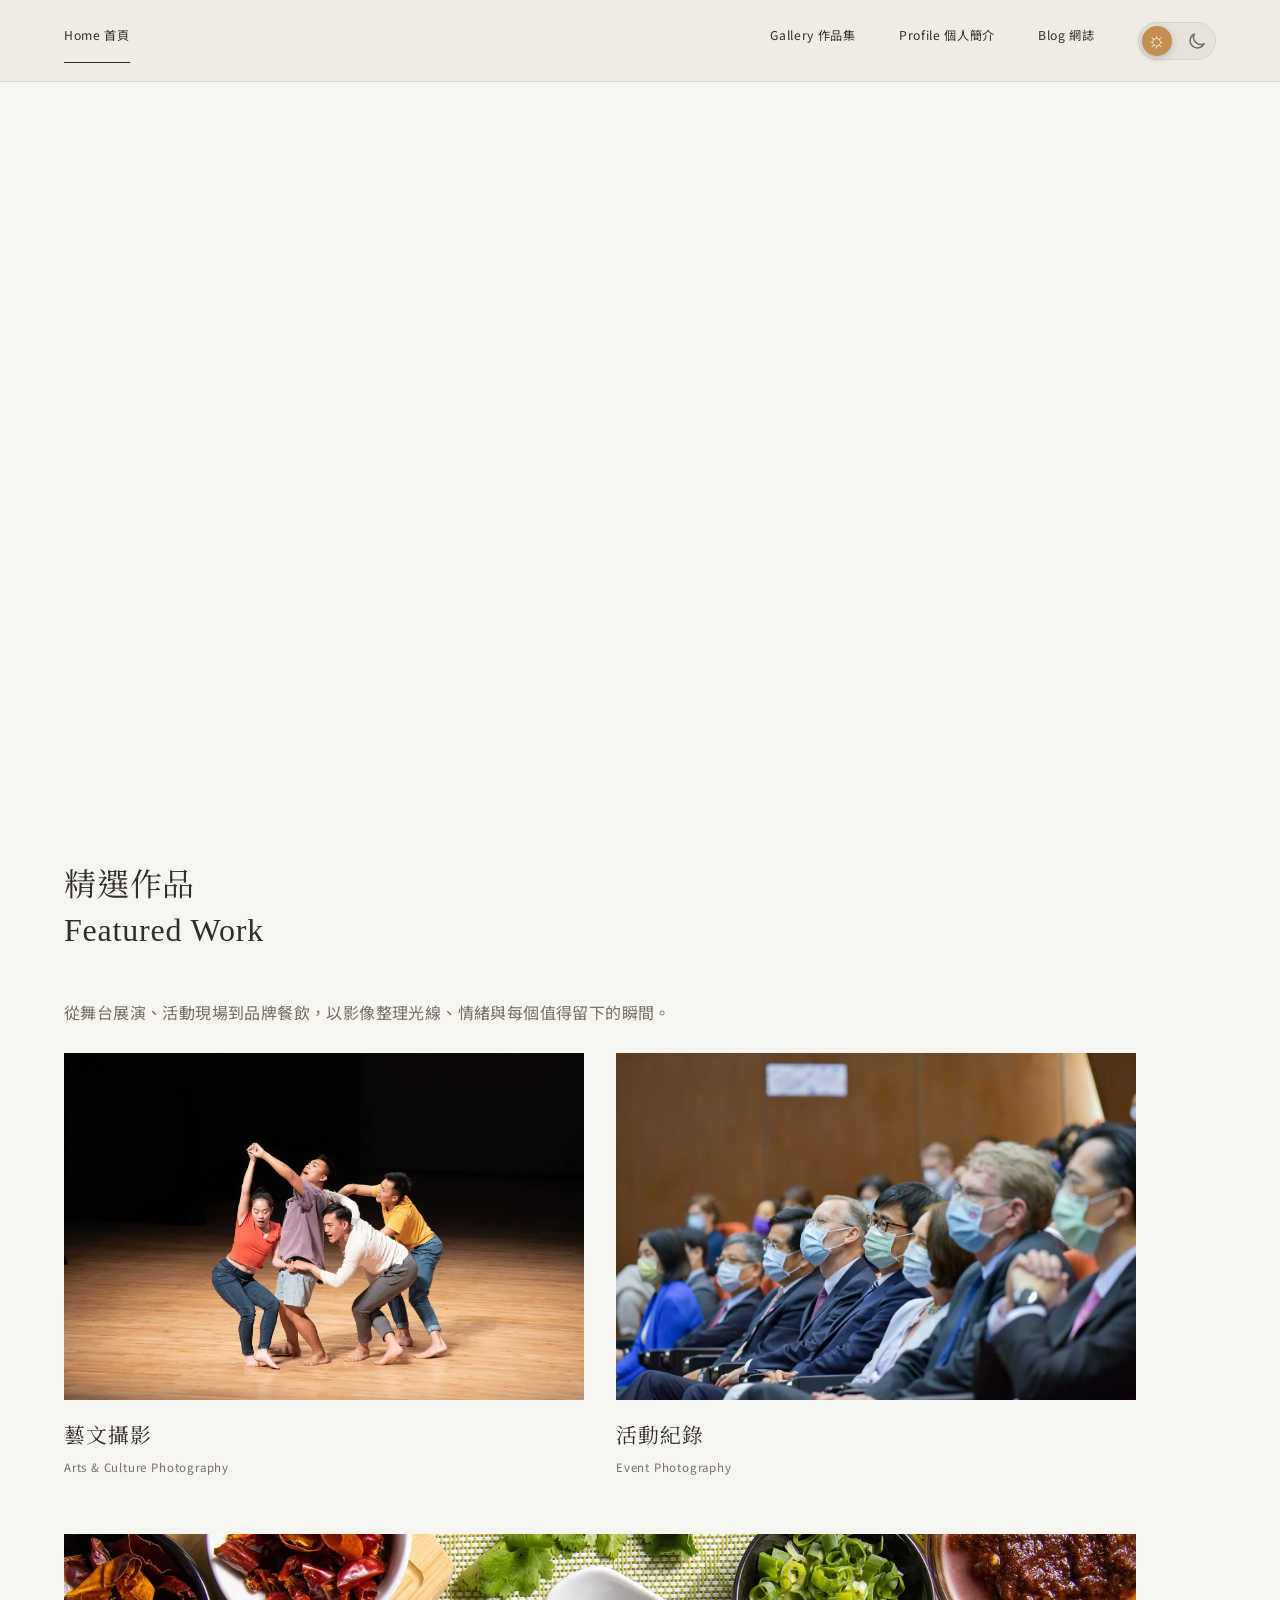
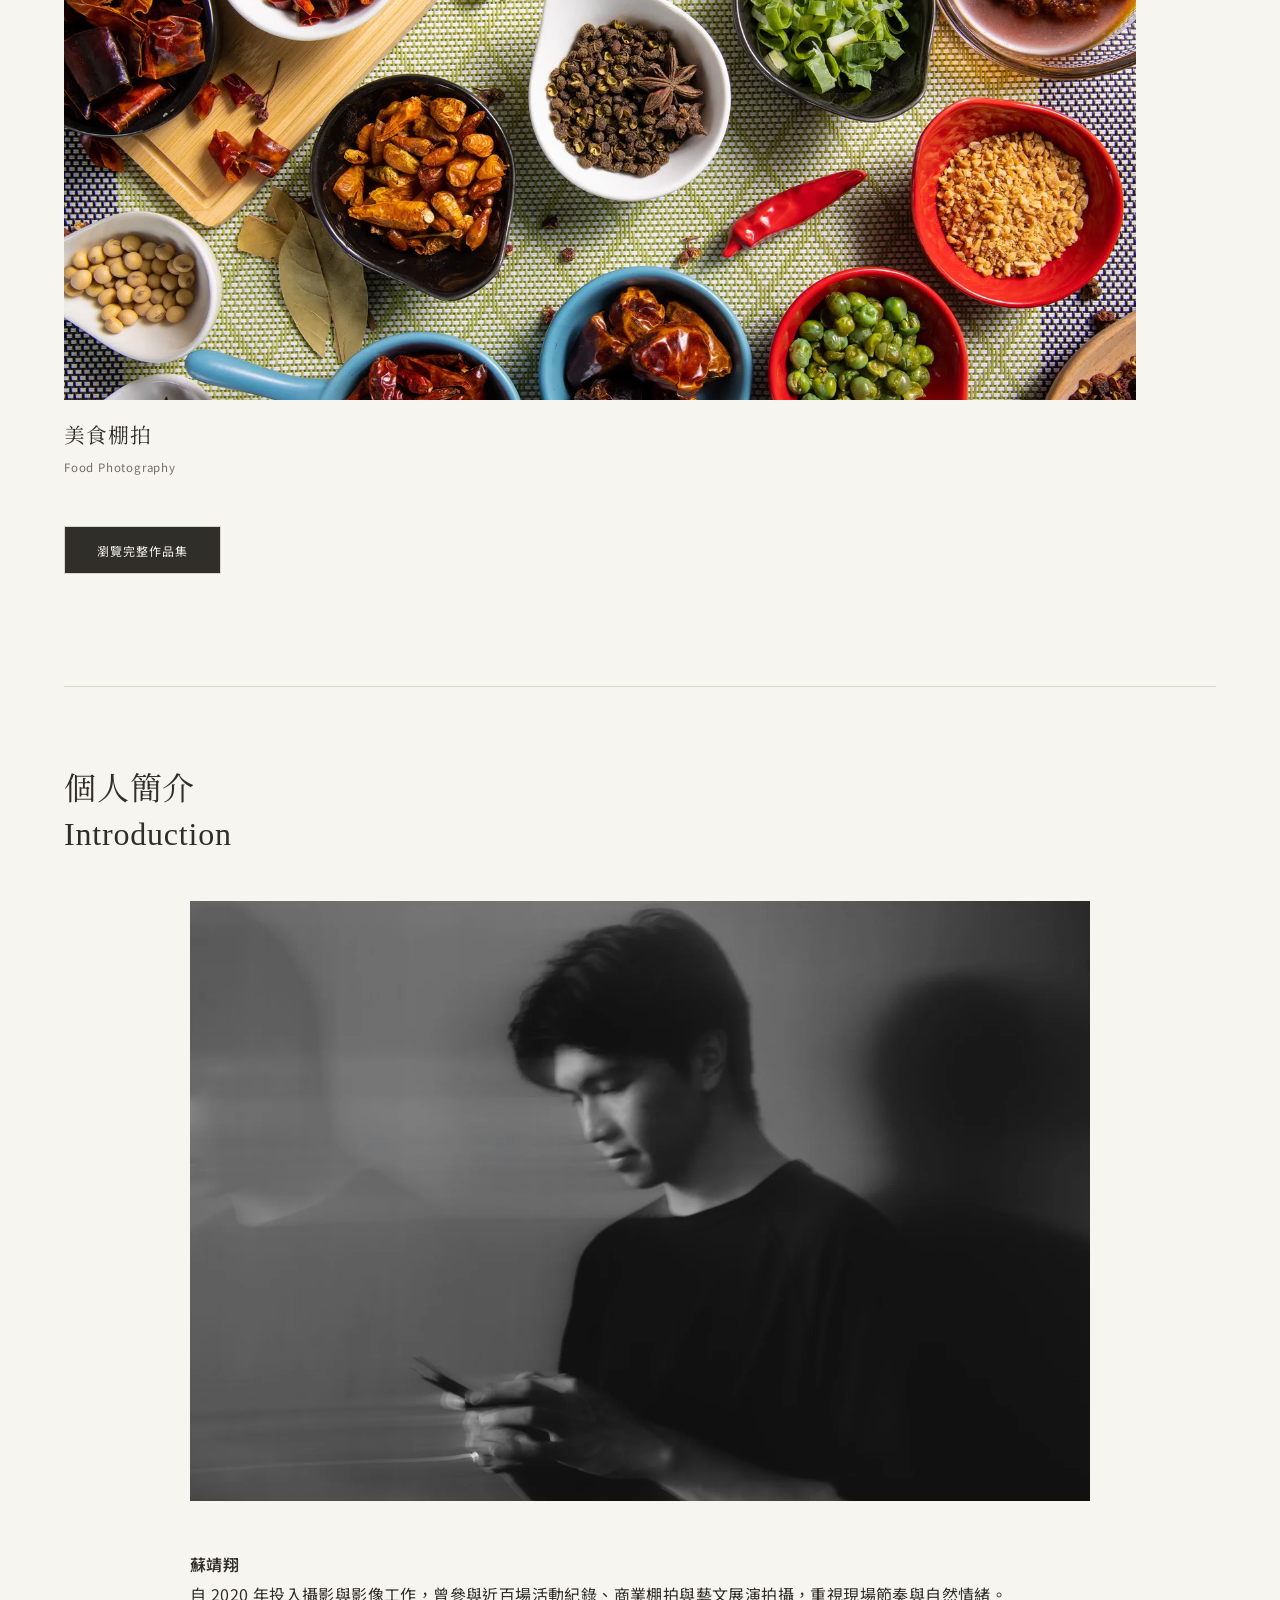
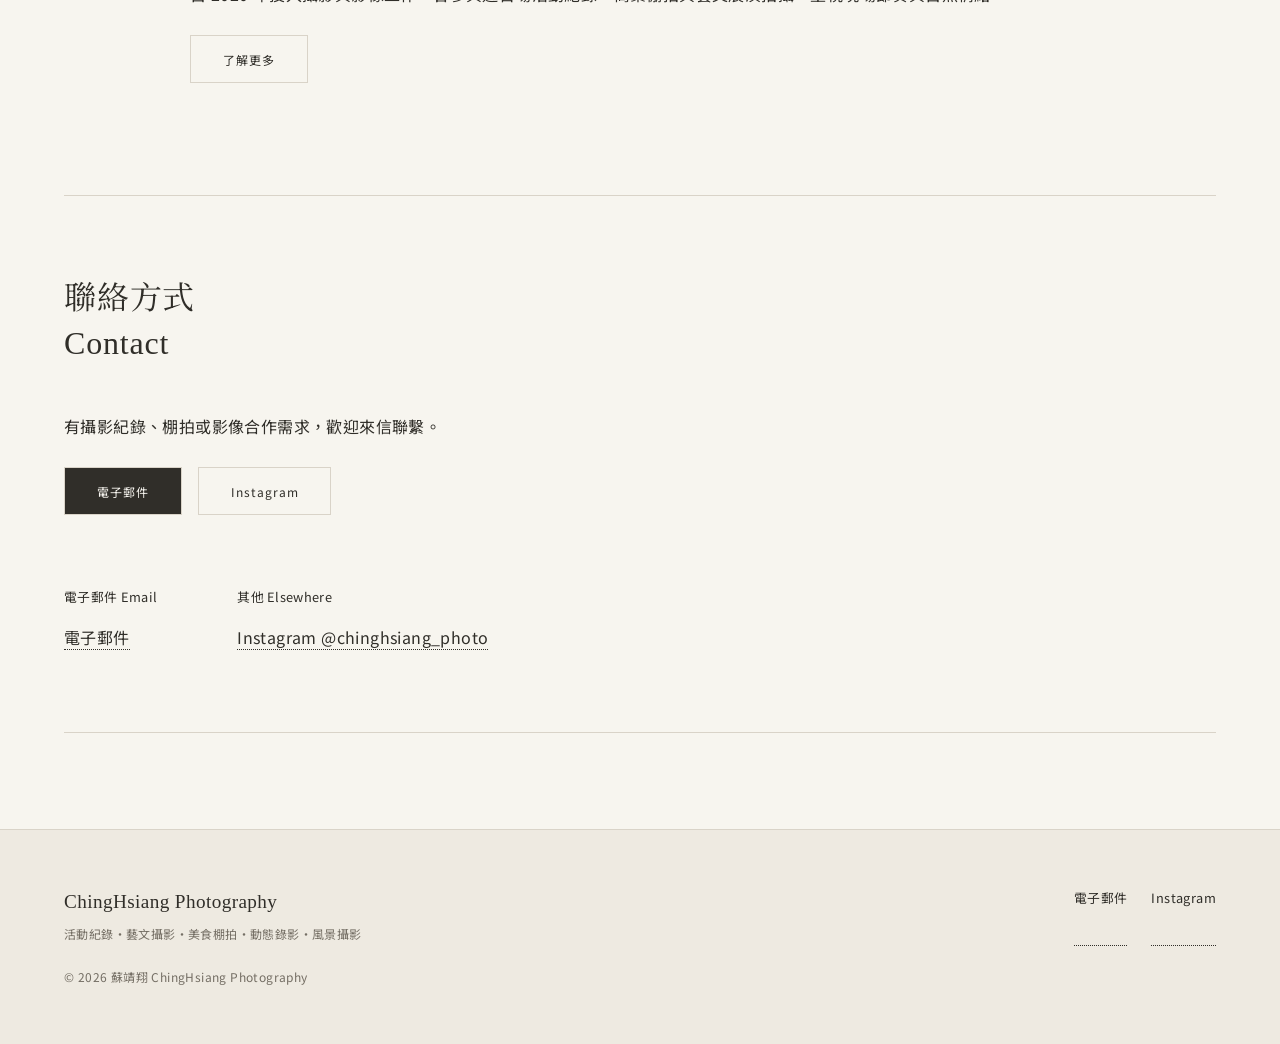
==== index.html @ 9cb94c1f "fix: optimize sticky mobile navigation" ====
﻿<!DOCTYPE HTML>
<html lang="zh-Hant">
    <head>
        <title>蘇靖翔攝影作品集 | ChingHsiang Photography</title>
        <meta charset="utf-8" />
        <meta name="viewport" content="width=device-width, initial-scale=1" />
        <meta name="description" content="蘇靖翔的攝影與影像作品集，提供活動紀錄、藝文攝影、美食棚拍、動態錄影與風景攝影。" />
        <meta name="theme-color" content="#f7f5ef" />
        <link rel="canonical" href="https://ching-hsiang-su.github.io/" />
        <meta property="og:type" content="website" />
        <meta property="og:locale" content="zh_TW" />
        <meta property="og:site_name" content="ChingHsiang Photography" />
        <meta property="og:title" content="蘇靖翔攝影作品集 | ChingHsiang Photography" />
        <meta property="og:description" content="從藝文展演、活動現場到品牌餐飲，以影像完整記錄每個重要片刻。" />
        <meta property="og:url" content="https://ching-hsiang-su.github.io/" />
        <meta property="og:image" content="https://ching-hsiang-su.github.io/images/%E7%89%9B%E9%A0%AD%E5%B1%B1.jpg" />
        <meta name="twitter:card" content="summary_large_image" />
        <meta name="twitter:title" content="蘇靖翔攝影作品集" />
        <meta name="twitter:description" content="活動紀錄、藝文攝影、美食棚拍、動態錄影與風景攝影。" />
        <meta name="twitter:image" content="https://ching-hsiang-su.github.io/images/%E7%89%9B%E9%A0%AD%E5%B1%B1.jpg" />
        <link rel="icon" type="image/png" href="assets/favicon.png?v=20260711-logo" />
        <script src="assets/js/theme.js?v=20260912-editorial"></script>
        <link rel="preconnect" href="https://fonts.googleapis.com" />
        <link rel="preconnect" href="https://fonts.gstatic.com" crossorigin />
        <link rel="stylesheet" href="https://fonts.googleapis.com/css?family=Source+Sans+Pro:300,600,700,300i,600i,700i|Raleway:600,800&amp;display=swap" />
        <link rel="preload" as="image" href="images/牛頭山.webp" type="image/webp" />
        <link rel="stylesheet" href="https://fonts.googleapis.com/css2?family=Noto+Sans+TC:wght@400;600&amp;family=Noto+Serif+TC:wght@400;600&amp;display=swap" />
        <link rel="stylesheet" href="assets/css/main.css?v=20260718-dark-details" />
        <link rel="stylesheet" href="assets/css/editorial.css?v=20260913-nav-row" />
        <script type="application/ld+json">
            {
                "@context": "https://schema.org",
                "@type": "Person",
                "name": "蘇靖翔",
                "alternateName": "ChingHsiang Photography",
                "url": "https://ching-hsiang-su.github.io/",
                "image": "https://ching-hsiang-su.github.io/images/%E5%80%8B%E4%BA%BA%E7%85%A7.jpg",
                "jobTitle": "攝影師",
                "email": "mailto:chinghsiang0622@icloud.com",
                "sameAs": [
                    "https://www.instagram.com/chinghsiang_photo/",
                    "https://www.chinghsiang.com/"
                ],
                "knowsAbout": ["活動紀錄", "藝文攝影", "美食攝影", "動態錄影", "風景攝影"]
            }
        </script>
    </head>
    <body class="is-preload">
        <a class="skip-link" href="#main-content">跳至主要內容</a>
        <nav class="site-nav" aria-label="主要導覽">
            <a href="index.html" aria-current="page"><span class="nav-en">Home</span> <span class="nav-zh">首頁</span></a>
            <a href="gallery.html"><span class="nav-en">Gallery</span> <span class="nav-zh">作品集</span></a>
            <a href="profile.html"><span class="nav-en">Profile</span> <span class="nav-zh">個人簡介</span></a>
            <a href="blog.html"><span class="nav-en">Blog</span> <span class="nav-zh">網誌</span></a>
            <button class="theme-toggle" type="button" aria-pressed="false" aria-label="切換為深色模式">
                <span class="theme-toggle-icon" aria-hidden="true"></span>
                <span class="theme-toggle-label">深色模式</span>
            </button>
        </nav>

        <main id="main-content" tabindex="-1">
            <div id="wrapper">
            <section class="intro">
                <header>
                    <h1>ChingHsiang Photography</h1>
                    <p class="hero-kicker">蘇靖翔｜攝影與影像創作</p>
                    <ul class="hero-services" aria-label="攝影服務項目">
                        <li><a href="gallery-event.html">活動紀錄</a></li>
                        <li><a href="gallery-art.html">藝文攝影</a></li>
                        <li><a href="gallery-food.html">美食棚拍</a></li>
                        <li><a href="gallery-video.html">動態錄影</a></li>
                        <li><a href="gallery-landscape.html">風景攝影</a></li>
                    </ul>
                    <ul class="actions">
                        <li><a href="#first" class="arrow scrolly"><span class="label">Next</span></a></li>
                    </ul>
                </header>
                <div class="content">
                    <span class="image fill" data-position="center">
                        <img src="images/牛頭山.webp" width="1600" height="900" alt="牛頭山風景攝影作品" fetchpriority="high" decoding="async" />
                    </span>
                </div>
            </section>

            <section id="first" class="gallery-overview">
                <header>
                    <h2>精選作品<br />Featured Work</h2>
                </header>
                <div class="content">
                    <p class="lead">從舞台展演、活動現場到品牌餐飲，以影像整理光線、情緒與每個值得留下的瞬間。</p>
                    <div class="gallery">
                        <a href="gallery-art.html" class="landscape">
                            <img src="images/gallery/fulls/藝文攝影.webp" width="1600" height="1068" alt="藝文攝影精選作品" loading="lazy" decoding="async" />
                            <span class="gallery-title">藝文攝影<small>Arts &amp; Culture Photography</small></span>
                        </a>
                        <a href="gallery-event.html" class="landscape">
                            <img src="images/gallery/fulls/活動紀錄.webp" width="1280" height="832" alt="活動紀錄精選作品" loading="lazy" decoding="async" />
                            <span class="gallery-title">活動紀錄<small>Event Photography</small></span>
                        </a>
                        <a href="gallery-food.html" class="landscape">
                            <img src="images/gallery/fulls/美食棚拍.webp" width="1600" height="1068" alt="美食棚拍精選作品" loading="lazy" decoding="async" />
                            <span class="gallery-title">美食棚拍<small>Food Photography</small></span>
                        </a>
                    </div>
                    <ul class="actions">
                        <li><a href="gallery.html" class="button primary">瀏覽完整作品集</a></li>
                    </ul>
                </div>
            </section>

            <section>
                <header>
                    <h2>個人簡介<br />Introduction</h2>
                </header>
                <div class="content">
                    <span class="image main">
                        <img src="images/個人照.webp" width="1600" height="1066" alt="攝影師蘇靖翔個人照" loading="lazy" decoding="async" />
                    </span>
                    <p><strong>蘇靖翔</strong><br />自 2020 年投入攝影與影像工作，曾參與近百場活動紀錄、商業棚拍與藝文展演拍攝，重視現場節奏與自然情緒。</p>
                    <ul class="actions">
                        <li><a href="profile.html" class="button">了解更多</a></li>
                    </ul>
                </div>
            </section>

            <section>
                <header>
                    <h2>聯絡方式<br />Contact</h2>
                </header>
                <div class="content">
                    <p>有攝影紀錄、棚拍或影像合作需求，歡迎來信聯繫。</p>
                    <ul class="actions">
                        <li><a href="mailto:chinghsiang0622@icloud.com" class="button primary">電子郵件</a></li>
                        <li><a href="https://www.instagram.com/chinghsiang_photo/" target="_blank" rel="noopener noreferrer" class="button">Instagram</a></li>
                    </ul>
                </div>
                <footer>
                    <ul class="items">
                        <li>
                            <h3>電子郵件 Email</h3>
                            <a href="mailto:chinghsiang0622@icloud.com">電子郵件</a>
                        </li>
                        <li>
                            <h3>其他 Elsewhere</h3>
                            <a href="https://www.instagram.com/chinghsiang_photo/" target="_blank" rel="noopener noreferrer">Instagram @chinghsiang_photo</a>
                        </li>
                    </ul>
                </footer>
            </section>
            </div>
        </main>

        <footer class="site-footer">
            <div>
                <strong>ChingHsiang Photography</strong>
                <p>活動紀錄・藝文攝影・美食棚拍・動態錄影・風景攝影</p>
            </div>
            <nav class="footer-links" aria-label="頁尾連結">
                <a href="mailto:chinghsiang0622@icloud.com">電子郵件</a>
                <a href="https://www.instagram.com/chinghsiang_photo/" target="_blank" rel="noopener noreferrer">Instagram</a>
            </nav>
            <small>© 2026 蘇靖翔 ChingHsiang Photography</small>
        </footer>

        <script src="assets/js/jquery.min.js"></script>
        <script src="assets/js/jquery.scrolly.min.js"></script>
        <script src="assets/js/browser.min.js"></script>
        <script src="assets/js/breakpoints.min.js"></script>
        <script src="assets/js/util.js"></script>
        <script src="assets/js/main.js?v=20260913-portfolio"></script>
    </body>
</html>
---- assets/css/main.css ----
html, body, div, span, applet, object,
iframe, h1, h2, h3, h4, h5, h6, p, blockquote,
pre, a, abbr, acronym, address, big, cite,
code, del, dfn, em, img, ins, kbd, q, s, samp,
small, strike, strong, sub, sup, tt, var, b,
u, i, center, dl, dt, dd, ol, ul, li, fieldset,
form, label, legend, table, caption, tbody,
tfoot, thead, tr, th, td, article, aside,
canvas, details, embed, figure, figcaption,
footer, header, hgroup, menu, nav, output, ruby,
section, summary, time, mark, audio, video {
	margin: 0;
	padding: 0;
	border: 0;
	font-size: 100%;
	font: inherit;
	vertical-align: baseline;}

article, aside, details, figcaption, figure,
footer, header, hgroup, menu, nav, section {
	display: block;}

body {
	line-height: 1;
}

ol, ul {
	list-style: none;
}

blockquote, q {
	quotes: none;
}

	blockquote:before, blockquote:after, q:before, q:after {
		content: '';
		content: none;
	}

table {
	border-collapse: collapse;
	border-spacing: 0;
}

body {
	-webkit-text-size-adjust: none;
}

mark {
	background-color: transparent;
	color: inherit;
}

input::-moz-focus-inner {
	border: 0;
	padding: 0;
}

input, select, textarea {
	-moz-appearance: none;
	-webkit-appearance: none;
	-ms-appearance: none;
	appearance: none;
}

/* Basic */

	@-ms-viewport {
		width: device-width;
	}

	body {
		-ms-overflow-style: scrollbar;
	}

	@media screen and (max-width: 480px) {

		html, body {
			min-width: 320px;
		}

	}

	html {
		box-sizing: border-box;
	}

	*, *:before, *:after {
		box-sizing: inherit;
	}

	html {
		overflow-x: hidden;
	}

	body {
		background: #ffffff;
		overflow-x: hidden;
	}

		body.is-preload *, body.is-preload *:before, body.is-preload *:after {
			-moz-animation: none !important;
			-webkit-animation: none !important;
			-ms-animation: none !important;
			animation: none !important;
			-moz-transition: none !important;
			-webkit-transition: none !important;
			-ms-transition: none !important;
			transition: none !important;
		}

/* Typography */

	html {
		font-size: 18pt;
	}

		@media screen and (max-width: 1920px) {

			html {
				font-size: 13pt;
			}

		}

		@media screen and (max-width: 1152px) {

			html {
				font-size: 14pt;
			}

		}

		@media screen and (max-width: 736px) {

			html {
				font-size: 12pt;
			}

		}

		@media screen and (max-width: 480px) {

			html {
				font-size: 11pt;
			}

		}

	body {
		background-color: #ffffff;
		color: #000000;
	}

	body, input, select, textarea {
		color: #000000;
		font-family: "Source Sans Pro", Helvetica, sans-serif;
		font-size: 1rem;
		font-weight: 300;
		letter-spacing: 0.0375em;
		line-height: 2;
	}

	a {
		-moz-transition: border-bottom-color 0.25s ease-in-out;
		-webkit-transition: border-bottom-color 0.25s ease-in-out;
		-ms-transition: border-bottom-color 0.25s ease-in-out;
		transition: border-bottom-color 0.25s ease-in-out;
		text-decoration: none;
		color: #000000;
		border-bottom: dotted 1px;
	}

		a:hover {
			text-decoration: none;
			border-bottom-color: transparent;
		}

		a:focus-visible {
			outline: 2px solid #000000;
			outline-offset: 0.25rem;
		}

	.site-nav {
		display: flex;
		flex-wrap: wrap;
		gap: 0.75rem 1.75rem;
		justify-content: center;
		line-height: 1.35;
		padding: 1.25rem 1.5rem;
	}

		.site-nav a {
			border-bottom: 0;
			font-family: "Raleway", Helvetica, sans-serif;
			font-size: 0.85rem;
			font-weight: 600;
			letter-spacing: 0.075em;
			padding: 0.25rem 0;
			position: relative;
			text-transform: uppercase;
		}

			.site-nav a:after {
				background: #000000;
				bottom: 0;
				content: '';
				height: 2px;
				left: 0;
				position: absolute;
				transform: scaleX(0);
				transform-origin: left;
				transition: transform 0.25s ease;
				width: 100%;
			}

			.site-nav a:hover:after,
			.site-nav a:focus-visible:after,
			.site-nav a[aria-current="page"]:after {
				transform: scaleX(1);
			}

		@media screen and (max-width: 736px) {

			.site-nav {
				gap: 0.6rem 1rem;
				justify-content: flex-start;
				padding: 1rem 1.25rem;
			}

				.site-nav a {
					font-size: 0.78rem;
				}

		}

	strong, b {
		font-weight: 600;
		color: #000000;
	}

	em, i {
		font-style: italic;
	}

	p {
		margin: 0 0 2rem 0;
	}

	h1, h2, h3, h4, h5, h6 {
		color: #000000;
		font-family: "Raleway", Helvetica, sans-serif;
		font-weight: 600;
		letter-spacing: 0.175em;
		line-height: 1.75;
		margin: 0 0 1.5rem 0;
		text-transform: uppercase;
	}

		h1 a, h2 a, h3 a, h4 a, h5 a, h6 a {
			color: inherit;
			text-decoration: none;
		}

	h1 {
		font-family: "Source Sans Pro", Helvetica, sans-serif;
		font-size: 5rem;
		font-weight: 700;
		letter-spacing: 0;
		line-height: 1.1;
		margin: 0 0 1.5rem 0;
		text-transform: none;
	}

	h2 {
		font-size: 1.25rem;
		font-weight: 800;
		margin: 0 0 2rem 0;
	}

	h1.page-title {
		font-family: "Raleway", Helvetica, sans-serif;
		font-size: 1.25rem;
		font-weight: 800;
		letter-spacing: 0.175em;
		line-height: 1.75;
		margin: 0 0 2rem 0;
		text-transform: uppercase;
	}

	h3 {
		font-size: 0.875rem;
	}

	h4 {
		font-size: 0.875rem;
	}

	h5 {
		font-size: 0.75rem;
	}

	h6 {
		font-size: 0.625rem;
	}

	@media screen and (max-width: 736px) {

		h1 {
			font-size: 4.5rem;
			line-height: 1.1;
		}

		h2 {
			font-size: 1.25rem;
			line-height: 1.7;
		}

		h3 {
			font-size: 0.9rem;
		}

		h4 {
			font-size: 0.75rem;
		}

		h5 {
			font-size: 0.675rem;
		}

	}

	@media screen and (max-width: 360px) {

		h1 {
			font-size: 3.75rem;
		}

		h2 {
			font-size: 1.125rem;
		}

		h3 {
			font-size: 0.8rem;
		}

		h4 {
			font-size: 0.675rem;
		}

		h5 {
			font-size: 0.675rem;
		}

	}

	sub {
		font-size: 0.8rem;
		position: relative;
		top: 0.5rem;
	}

	sup {
		font-size: 0.8rem;
		position: relative;
		top: -0.5rem;
	}

	blockquote {
		border-left: solid 0.5rem rgba(144, 144, 144, 0.25);
		font-style: italic;
		margin: 0 0 2rem 0;
		padding: 1rem 0 1rem 2rem;
	}

	code {
		background: rgba(144, 144, 144, 0.1);
		border-radius: 0.325rem;
		font-family: "Courier New", monospace;
		font-size: 0.9rem;
		margin: 0 0.25rem;
		padding: 0.25rem 0.65rem;
	}

	pre {
		-webkit-overflow-scrolling: touch;
		font-family: "Courier New", monospace;
		font-size: 0.9rem;
		margin: 0 0 2rem 0;
		width: 100%;
	}

		pre code {
			display: block;
			line-height: 1.75;
			padding: 1rem 1.5rem;
			overflow-x: auto;
		}

	hr {
		border: 0;
		border-bottom: solid 2px rgba(144, 144, 144, 0.25);
		margin: 3rem 0;
	}

		hr.major {
			margin: 5rem 0;
		}

		@media screen and (max-width: 736px) {

			hr.major {
				margin: 3rem 0;
			}

		}

	.post-card {
		border-bottom: solid 1px rgba(144, 144, 144, 0.25);
		margin: 0 0 2.5rem 0;
		padding: 0 0 2.5rem 0;
	}

		.post-card:last-child {
			border-bottom: 0;
			margin-bottom: 0;
			padding-bottom: 0;
		}

		.post-card h3 a {
			border-bottom: 0;
		}

		.post-card .image.fit img {
			max-height: 22rem;
			object-fit: cover;
			object-position: center;
		}

/* Row */

	.row {
		display: flex;
		flex-wrap: wrap;
		box-sizing: border-box;
		align-items: stretch;
	}

		.row > * {
			box-sizing: border-box;
		}

		.row.gtr-uniform > * > :last-child {
			margin-bottom: 0;
		}

		.row.aln-left {
			justify-content: flex-start;
		}

		.row.aln-center {
			justify-content: center;
		}

		.row.aln-right {
			justify-content: flex-end;
		}

		.row.aln-top {
			align-items: flex-start;
		}

		.row.aln-middle {
			align-items: center;
		}

		.row.aln-bottom {
			align-items: flex-end;
		}

		.row > .imp {
			order: -1;
		}

		.row > .col-1 {
			width: 8.33333%;
		}

		.row > .off-1 {
			margin-left: 8.33333%;
		}

		.row > .col-2 {
			width: 16.66667%;
		}

		.row > .off-2 {
			margin-left: 16.66667%;
		}

		.row > .col-3 {
			width: 25%;
		}

		.row > .off-3 {
			margin-left: 25%;
		}

		.row > .col-4 {
			width: 33.33333%;
		}

		.row > .off-4 {
			margin-left: 33.33333%;
		}

		.row > .col-5 {
			width: 41.66667%;
		}

		.row > .off-5 {
			margin-left: 41.66667%;
		}

		.row > .col-6 {
			width: 50%;
		}

		.row > .off-6 {
			margin-left: 50%;
		}

		.row > .col-7 {
			width: 58.33333%;
		}

		.row > .off-7 {
			margin-left: 58.33333%;
		}

		.row > .col-8 {
			width: 66.66667%;
		}

		.row > .off-8 {
			margin-left: 66.66667%;
		}

		.row > .col-9 {
			width: 75%;
		}

		.row > .off-9 {
			margin-left: 75%;
		}

		.row > .col-10 {
			width: 83.33333%;
		}

		.row > .off-10 {
			margin-left: 83.33333%;
		}

		.row > .col-11 {
			width: 91.66667%;
		}

		.row > .off-11 {
			margin-left: 91.66667%;
		}

		.row > .col-12 {
			width: 100%;
		}

		.row > .off-12 {
			margin-left: 100%;
		}

		.row.gtr-0 {
			margin-top: 0;
			margin-left: 0rem;
		}

			.row.gtr-0 > * {
				padding: 0 0 0 0rem;
			}

			.row.gtr-0.gtr-uniform {
				margin-top: 0rem;
			}

				.row.gtr-0.gtr-uniform > * {
					padding-top: 0rem;
				}

		.row.gtr-25 {
			margin-top: 0;
			margin-left: -0.5rem;
		}

			.row.gtr-25 > * {
				padding: 0 0 0 0.5rem;
			}

			.row.gtr-25.gtr-uniform {
				margin-top: -0.5rem;
			}

				.row.gtr-25.gtr-uniform > * {
					padding-top: 0.5rem;
				}

		.row.gtr-50 {
			margin-top: 0;
			margin-left: -1rem;
		}

			.row.gtr-50 > * {
				padding: 0 0 0 1rem;
			}

			.row.gtr-50.gtr-uniform {
				margin-top: -1rem;
			}

				.row.gtr-50.gtr-uniform > * {
					padding-top: 1rem;
				}

		.row {
			margin-top: 0;
			margin-left: -2rem;
		}

			.row > * {
				padding: 0 0 0 2rem;
			}

			.row.gtr-uniform {
				margin-top: -2rem;
			}

				.row.gtr-uniform > * {
					padding-top: 2rem;
				}

		.row.gtr-150 {
			margin-top: 0;
			margin-left: -3rem;
		}

			.row.gtr-150 > * {
				padding: 0 0 0 3rem;
			}

			.row.gtr-150.gtr-uniform {
				margin-top: -3rem;
			}

				.row.gtr-150.gtr-uniform > * {
					padding-top: 3rem;
				}

		.row.gtr-200 {
			margin-top: 0;
			margin-left: -4rem;
		}

			.row.gtr-200 > * {
				padding: 0 0 0 4rem;
			}

			.row.gtr-200.gtr-uniform {
				margin-top: -4rem;
			}

				.row.gtr-200.gtr-uniform > * {
					padding-top: 4rem;
				}

		@media screen and (max-width: 1920px) {

			.row {
				display: flex;
				flex-wrap: wrap;
				box-sizing: border-box;
				align-items: stretch;
			}

				.row > * {
					box-sizing: border-box;
				}

				.row.gtr-uniform > * > :last-child {
					margin-bottom: 0;
				}

				.row.aln-left {
					justify-content: flex-start;
				}

				.row.aln-center {
					justify-content: center;
				}

				.row.aln-right {
					justify-content: flex-end;
				}

				.row.aln-top {
					align-items: flex-start;
				}

				.row.aln-middle {
					align-items: center;
				}

				.row.aln-bottom {
					align-items: flex-end;
				}

				.row > .imp-xlarge {
					order: -1;
				}

				.row > .col-1-xlarge {
					width: 8.33333%;
				}

				.row > .off-1-xlarge {
					margin-left: 8.33333%;
				}

				.row > .col-2-xlarge {
					width: 16.66667%;
				}

				.row > .off-2-xlarge {
					margin-left: 16.66667%;
				}

				.row > .col-3-xlarge {
					width: 25%;
				}

				.row > .off-3-xlarge {
					margin-left: 25%;
				}

				.row > .col-4-xlarge {
					width: 33.33333%;
				}

				.row > .off-4-xlarge {
					margin-left: 33.33333%;
				}

				.row > .col-5-xlarge {
					width: 41.66667%;
				}

				.row > .off-5-xlarge {
					margin-left: 41.66667%;
				}

				.row > .col-6-xlarge {
					width: 50%;
				}

				.row > .off-6-xlarge {
					margin-left: 50%;
				}

				.row > .col-7-xlarge {
					width: 58.33333%;
				}

				.row > .off-7-xlarge {
					margin-left: 58.33333%;
				}

				.row > .col-8-xlarge {
					width: 66.66667%;
				}

				.row > .off-8-xlarge {
					margin-left: 66.66667%;
				}

				.row > .col-9-xlarge {
					width: 75%;
				}

				.row > .off-9-xlarge {
					margin-left: 75%;
				}

				.row > .col-10-xlarge {
					width: 83.33333%;
				}

				.row > .off-10-xlarge {
					margin-left: 83.33333%;
				}

				.row > .col-11-xlarge {
					width: 91.66667%;
				}

				.row > .off-11-xlarge {
					margin-left: 91.66667%;
				}

				.row > .col-12-xlarge {
					width: 100%;
				}

				.row > .off-12-xlarge {
					margin-left: 100%;
				}

				.row.gtr-0 {
					margin-top: 0;
					margin-left: 0rem;
				}

					.row.gtr-0 > * {
						padding: 0 0 0 0rem;
					}

					.row.gtr-0.gtr-uniform {
						margin-top: 0rem;
					}

						.row.gtr-0.gtr-uniform > * {
							padding-top: 0rem;
						}

				.row.gtr-25 {
					margin-top: 0;
					margin-left: -0.5rem;
				}

					.row.gtr-25 > * {
						padding: 0 0 0 0.5rem;
					}

					.row.gtr-25.gtr-uniform {
						margin-top: -0.5rem;
					}

						.row.gtr-25.gtr-uniform > * {
							padding-top: 0.5rem;
						}

				.row.gtr-50 {
					margin-top: 0;
					margin-left: -1rem;
				}

					.row.gtr-50 > * {
						padding: 0 0 0 1rem;
					}

					.row.gtr-50.gtr-uniform {
						margin-top: -1rem;
					}

						.row.gtr-50.gtr-uniform > * {
							padding-top: 1rem;
						}

				.row {
					margin-top: 0;
					margin-left: -2rem;
				}

					.row > * {
						padding: 0 0 0 2rem;
					}

					.row.gtr-uniform {
						margin-top: -2rem;
					}

						.row.gtr-uniform > * {
							padding-top: 2rem;
						}

				.row.gtr-150 {
					margin-top: 0;
					margin-left: -3rem;
				}

					.row.gtr-150 > * {
						padding: 0 0 0 3rem;
					}

					.row.gtr-150.gtr-uniform {
						margin-top: -3rem;
					}

						.row.gtr-150.gtr-uniform > * {
							padding-top: 3rem;
						}

				.row.gtr-200 {
					margin-top: 0;
					margin-left: -4rem;
				}

					.row.gtr-200 > * {
						padding: 0 0 0 4rem;
					}

					.row.gtr-200.gtr-uniform {
						margin-top: -4rem;
					}

						.row.gtr-200.gtr-uniform > * {
							padding-top: 4rem;
						}

		}

		@media screen and (max-width: 1280px) {

			.row {
				display: flex;
				flex-wrap: wrap;
				box-sizing: border-box;
				align-items: stretch;
			}

				.row > * {
					box-sizing: border-box;
				}

				.row.gtr-uniform > * > :last-child {
					margin-bottom: 0;
				}

				.row.aln-left {
					justify-content: flex-start;
				}

				.row.aln-center {
					justify-content: center;
				}

				.row.aln-right {
					justify-content: flex-end;
				}

				.row.aln-top {
					align-items: flex-start;
				}

				.row.aln-middle {
					align-items: center;
				}

				.row.aln-bottom {
					align-items: flex-end;
				}

				.row > .imp-large {
					order: -1;
				}

				.row > .col-1-large {
					width: 8.33333%;
				}

				.row > .off-1-large {
					margin-left: 8.33333%;
				}

				.row > .col-2-large {
					width: 16.66667%;
				}

				.row > .off-2-large {
					margin-left: 16.66667%;
				}

				.row > .col-3-large {
					width: 25%;
				}

				.row > .off-3-large {
					margin-left: 25%;
				}

				.row > .col-4-large {
					width: 33.33333%;
				}

				.row > .off-4-large {
					margin-left: 33.33333%;
				}

				.row > .col-5-large {
					width: 41.66667%;
				}

				.row > .off-5-large {
					margin-left: 41.66667%;
				}

				.row > .col-6-large {
					width: 50%;
				}

				.row > .off-6-large {
					margin-left: 50%;
				}

				.row > .col-7-large {
					width: 58.33333%;
				}

				.row > .off-7-large {
					margin-left: 58.33333%;
				}

				.row > .col-8-large {
					width: 66.66667%;
				}

				.row > .off-8-large {
					margin-left: 66.66667%;
				}

				.row > .col-9-large {
					width: 75%;
				}

				.row > .off-9-large {
					margin-left: 75%;
				}

				.row > .col-10-large {
					width: 83.33333%;
				}

				.row > .off-10-large {
					margin-left: 83.33333%;
				}

				.row > .col-11-large {
					width: 91.66667%;
				}

				.row > .off-11-large {
					margin-left: 91.66667%;
				}

				.row > .col-12-large {
					width: 100%;
				}

				.row > .off-12-large {
					margin-left: 100%;
				}

				.row.gtr-0 {
					margin-top: 0;
					margin-left: 0rem;
				}

					.row.gtr-0 > * {
						padding: 0 0 0 0rem;
					}

					.row.gtr-0.gtr-uniform {
						margin-top: 0rem;
					}

						.row.gtr-0.gtr-uniform > * {
							padding-top: 0rem;
						}

				.row.gtr-25 {
					margin-top: 0;
					margin-left: -0.375rem;
				}

					.row.gtr-25 > * {
						padding: 0 0 0 0.375rem;
					}

					.row.gtr-25.gtr-uniform {
						margin-top: -0.375rem;
					}

						.row.gtr-25.gtr-uniform > * {
							padding-top: 0.375rem;
						}

				.row.gtr-50 {
					margin-top: 0;
					margin-left: -0.75rem;
				}

					.row.gtr-50 > * {
						padding: 0 0 0 0.75rem;
					}

					.row.gtr-50.gtr-uniform {
						margin-top: -0.75rem;
					}

						.row.gtr-50.gtr-uniform > * {
							padding-top: 0.75rem;
						}

				.row {
					margin-top: 0;
					margin-left: -1.5rem;
				}

					.row > * {
						padding: 0 0 0 1.5rem;
					}

					.row.gtr-uniform {
						margin-top: -1.5rem;
					}

						.row.gtr-uniform > * {
							padding-top: 1.5rem;
						}

				.row.gtr-150 {
					margin-top: 0;
					margin-left: -2.25rem;
				}

					.row.gtr-150 > * {
						padding: 0 0 0 2.25rem;
					}

					.row.gtr-150.gtr-uniform {
						margin-top: -2.25rem;
					}

						.row.gtr-150.gtr-uniform > * {
							padding-top: 2.25rem;
						}

				.row.gtr-200 {
					margin-top: 0;
					margin-left: -3rem;
				}

					.row.gtr-200 > * {
						padding: 0 0 0 3rem;
					}

					.row.gtr-200.gtr-uniform {
						margin-top: -3rem;
					}

						.row.gtr-200.gtr-uniform > * {
							padding-top: 3rem;
						}

		}

		@media screen and (max-width: 1152px) {

			.row {
				display: flex;
				flex-wrap: wrap;
				box-sizing: border-box;
				align-items: stretch;
			}

				.row > * {
					box-sizing: border-box;
				}

				.row.gtr-uniform > * > :last-child {
					margin-bottom: 0;
				}

				.row.aln-left {
					justify-content: flex-start;
				}

				.row.aln-center {
					justify-content: center;
				}

				.row.aln-right {
					justify-content: flex-end;
				}

				.row.aln-top {
					align-items: flex-start;
				}

				.row.aln-middle {
					align-items: center;
				}

				.row.aln-bottom {
					align-items: flex-end;
				}

				.row > .imp-medium {
					order: -1;
				}

				.row > .col-1-medium {
					width: 8.33333%;
				}

				.row > .off-1-medium {
					margin-left: 8.33333%;
				}

				.row > .col-2-medium {
					width: 16.66667%;
				}

				.row > .off-2-medium {
					margin-left: 16.66667%;
				}

				.row > .col-3-medium {
					width: 25%;
				}

				.row > .off-3-medium {
					margin-left: 25%;
				}

				.row > .col-4-medium {
					width: 33.33333%;
				}

				.row > .off-4-medium {
					margin-left: 33.33333%;
				}

				.row > .col-5-medium {
					width: 41.66667%;
				}

				.row > .off-5-medium {
					margin-left: 41.66667%;
				}

				.row > .col-6-medium {
					width: 50%;
				}

				.row > .off-6-medium {
					margin-left: 50%;
				}

				.row > .col-7-medium {
					width: 58.33333%;
				}

				.row > .off-7-medium {
					margin-left: 58.33333%;
				}

				.row > .col-8-medium {
					width: 66.66667%;
				}

				.row > .off-8-medium {
					margin-left: 66.66667%;
				}

				.row > .col-9-medium {
					width: 75%;
				}

				.row > .off-9-medium {
					margin-left: 75%;
				}

				.row > .col-10-medium {
					width: 83.33333%;
				}

				.row > .off-10-medium {
					margin-left: 83.33333%;
				}

				.row > .col-11-medium {
					width: 91.66667%;
				}

				.row > .off-11-medium {
					margin-left: 91.66667%;
				}

				.row > .col-12-medium {
					width: 100%;
				}

				.row > .off-12-medium {
					margin-left: 100%;
				}

				.row.gtr-0 {
					margin-top: 0;
					margin-left: 0rem;
				}

					.row.gtr-0 > * {
						padding: 0 0 0 0rem;
					}

					.row.gtr-0.gtr-uniform {
						margin-top: 0rem;
					}

						.row.gtr-0.gtr-uniform > * {
							padding-top: 0rem;
						}

				.row.gtr-25 {
					margin-top: 0;
					margin-left: -0.375rem;
				}

					.row.gtr-25 > * {
						padding: 0 0 0 0.375rem;
					}

					.row.gtr-25.gtr-uniform {
						margin-top: -0.375rem;
					}

						.row.gtr-25.gtr-uniform > * {
							padding-top: 0.375rem;
						}

				.row.gtr-50 {
					margin-top: 0;
					margin-left: -0.75rem;
				}

					.row.gtr-50 > * {
						padding: 0 0 0 0.75rem;
					}

					.row.gtr-50.gtr-uniform {
						margin-top: -0.75rem;
					}

						.row.gtr-50.gtr-uniform > * {
							padding-top: 0.75rem;
						}

				.row {
					margin-top: 0;
					margin-left: -1.5rem;
				}

					.row > * {
						padding: 0 0 0 1.5rem;
					}

					.row.gtr-uniform {
						margin-top: -1.5rem;
					}

						.row.gtr-uniform > * {
							padding-top: 1.5rem;
						}

				.row.gtr-150 {
					margin-top: 0;
					margin-left: -2.25rem;
				}

					.row.gtr-150 > * {
						padding: 0 0 0 2.25rem;
					}

					.row.gtr-150.gtr-uniform {
						margin-top: -2.25rem;
					}

						.row.gtr-150.gtr-uniform > * {
							padding-top: 2.25rem;
						}

				.row.gtr-200 {
					margin-top: 0;
					margin-left: -3rem;
				}

					.row.gtr-200 > * {
						padding: 0 0 0 3rem;
					}

					.row.gtr-200.gtr-uniform {
						margin-top: -3rem;
					}

						.row.gtr-200.gtr-uniform > * {
							padding-top: 3rem;
						}

		}

		@media screen and (max-width: 736px) {

			.row {
				display: flex;
				flex-wrap: wrap;
				box-sizing: border-box;
				align-items: stretch;
			}

				.row > * {
					box-sizing: border-box;
				}

				.row.gtr-uniform > * > :last-child {
					margin-bottom: 0;
				}

				.row.aln-left {
					justify-content: flex-start;
				}

				.row.aln-center {
					justify-content: center;
				}

				.row.aln-right {
					justify-content: flex-end;
				}

				.row.aln-top {
					align-items: flex-start;
				}

				.row.aln-middle {
					align-items: center;
				}

				.row.aln-bottom {
					align-items: flex-end;
				}

				.row > .imp-small {
					order: -1;
				}

				.row > .col-1-small {
					width: 8.33333%;
				}

				.row > .off-1-small {
					margin-left: 8.33333%;
				}

				.row > .col-2-small {
					width: 16.66667%;
				}

				.row > .off-2-small {
					margin-left: 16.66667%;
				}

				.row > .col-3-small {
					width: 25%;
				}

				.row > .off-3-small {
					margin-left: 25%;
				}

				.row > .col-4-small {
					width: 33.33333%;
				}

				.row > .off-4-small {
					margin-left: 33.33333%;
				}

				.row > .col-5-small {
					width: 41.66667%;
				}

				.row > .off-5-small {
					margin-left: 41.66667%;
				}

				.row > .col-6-small {
					width: 50%;
				}

				.row > .off-6-small {
					margin-left: 50%;
				}

				.row > .col-7-small {
					width: 58.33333%;
				}

				.row > .off-7-small {
					margin-left: 58.33333%;
				}

				.row > .col-8-small {
					width: 66.66667%;
				}

				.row > .off-8-small {
					margin-left: 66.66667%;
				}

				.row > .col-9-small {
					width: 75%;
				}

				.row > .off-9-small {
					margin-left: 75%;
				}

				.row > .col-10-small {
					width: 83.33333%;
				}

				.row > .off-10-small {
					margin-left: 83.33333%;
				}

				.row > .col-11-small {
					width: 91.66667%;
				}

				.row > .off-11-small {
					margin-left: 91.66667%;
				}

				.row > .col-12-small {
					width: 100%;
				}

				.row > .off-12-small {
					margin-left: 100%;
				}

				.row.gtr-0 {
					margin-top: 0;
					margin-left: 0rem;
				}

					.row.gtr-0 > * {
						padding: 0 0 0 0rem;
					}

					.row.gtr-0.gtr-uniform {
						margin-top: 0rem;
					}

						.row.gtr-0.gtr-uniform > * {
							padding-top: 0rem;
						}

				.row.gtr-25 {
					margin-top: 0;
					margin-left: -0.3125rem;
				}

					.row.gtr-25 > * {
						padding: 0 0 0 0.3125rem;
					}

					.row.gtr-25.gtr-uniform {
						margin-top: -0.3125rem;
					}

						.row.gtr-25.gtr-uniform > * {
							padding-top: 0.3125rem;
						}

				.row.gtr-50 {
					margin-top: 0;
					margin-left: -0.625rem;
				}

					.row.gtr-50 > * {
						padding: 0 0 0 0.625rem;
					}

					.row.gtr-50.gtr-uniform {
						margin-top: -0.625rem;
					}

						.row.gtr-50.gtr-uniform > * {
							padding-top: 0.625rem;
						}

				.row {
					margin-top: 0;
					margin-left: -1.25rem;
				}

					.row > * {
						padding: 0 0 0 1.25rem;
					}

					.row.gtr-uniform {
						margin-top: -1.25rem;
					}

						.row.gtr-uniform > * {
							padding-top: 1.25rem;
						}

				.row.gtr-150 {
					margin-top: 0;
					margin-left: -1.875rem;
				}

					.row.gtr-150 > * {
						padding: 0 0 0 1.875rem;
					}

					.row.gtr-150.gtr-uniform {
						margin-top: -1.875rem;
					}

						.row.gtr-150.gtr-uniform > * {
							padding-top: 1.875rem;
						}

				.row.gtr-200 {
					margin-top: 0;
					margin-left: -2.5rem;
				}

					.row.gtr-200 > * {
						padding: 0 0 0 2.5rem;
					}

					.row.gtr-200.gtr-uniform {
						margin-top: -2.5rem;
					}

						.row.gtr-200.gtr-uniform > * {
							padding-top: 2.5rem;
						}

		}

		@media screen and (max-width: 480px) {

			.row {
				display: flex;
				flex-wrap: wrap;
				box-sizing: border-box;
				align-items: stretch;
			}

				.row > * {
					box-sizing: border-box;
				}

				.row.gtr-uniform > * > :last-child {
					margin-bottom: 0;
				}

				.row.aln-left {
					justify-content: flex-start;
				}

				.row.aln-center {
					justify-content: center;
				}

				.row.aln-right {
					justify-content: flex-end;
				}

				.row.aln-top {
					align-items: flex-start;
				}

				.row.aln-middle {
					align-items: center;
				}

				.row.aln-bottom {
					align-items: flex-end;
				}

				.row > .imp-xsmall {
					order: -1;
				}

				.row > .col-1-xsmall {
					width: 8.33333%;
				}

				.row > .off-1-xsmall {
					margin-left: 8.33333%;
				}

				.row > .col-2-xsmall {
					width: 16.66667%;
				}

				.row > .off-2-xsmall {
					margin-left: 16.66667%;
				}

				.row > .col-3-xsmall {
					width: 25%;
				}

				.row > .off-3-xsmall {
					margin-left: 25%;
				}

				.row > .col-4-xsmall {
					width: 33.33333%;
				}

				.row > .off-4-xsmall {
					margin-left: 33.33333%;
				}

				.row > .col-5-xsmall {
					width: 41.66667%;
				}

				.row > .off-5-xsmall {
					margin-left: 41.66667%;
				}

				.row > .col-6-xsmall {
					width: 50%;
				}

				.row > .off-6-xsmall {
					margin-left: 50%;
				}

				.row > .col-7-xsmall {
					width: 58.33333%;
				}

				.row > .off-7-xsmall {
					margin-left: 58.33333%;
				}

				.row > .col-8-xsmall {
					width: 66.66667%;
				}

				.row > .off-8-xsmall {
					margin-left: 66.66667%;
				}

				.row > .col-9-xsmall {
					width: 75%;
				}

				.row > .off-9-xsmall {
					margin-left: 75%;
				}

				.row > .col-10-xsmall {
					width: 83.33333%;
				}

				.row > .off-10-xsmall {
					margin-left: 83.33333%;
				}

				.row > .col-11-xsmall {
					width: 91.66667%;
				}

				.row > .off-11-xsmall {
					margin-left: 91.66667%;
				}

				.row > .col-12-xsmall {
					width: 100%;
				}

				.row > .off-12-xsmall {
					margin-left: 100%;
				}

				.row.gtr-0 {
					margin-top: 0;
					margin-left: 0rem;
				}

					.row.gtr-0 > * {
						padding: 0 0 0 0rem;
					}

					.row.gtr-0.gtr-uniform {
						margin-top: 0rem;
					}

						.row.gtr-0.gtr-uniform > * {
							padding-top: 0rem;
						}

				.row.gtr-25 {
					margin-top: 0;
					margin-left: -0.3125rem;
				}

					.row.gtr-25 > * {
						padding: 0 0 0 0.3125rem;
					}

					.row.gtr-25.gtr-uniform {
						margin-top: -0.3125rem;
					}

						.row.gtr-25.gtr-uniform > * {
							padding-top: 0.3125rem;
						}

				.row.gtr-50 {
					margin-top: 0;
					margin-left: -0.625rem;
				}

					.row.gtr-50 > * {
						padding: 0 0 0 0.625rem;
					}

					.row.gtr-50.gtr-uniform {
						margin-top: -0.625rem;
					}

						.row.gtr-50.gtr-uniform > * {
							padding-top: 0.625rem;
						}

				.row {
					margin-top: 0;
					margin-left: -1.25rem;
				}

					.row > * {
						padding: 0 0 0 1.25rem;
					}

					.row.gtr-uniform {
						margin-top: -1.25rem;
					}

						.row.gtr-uniform > * {
							padding-top: 1.25rem;
						}

				.row.gtr-150 {
					margin-top: 0;
					margin-left: -1.875rem;
				}

					.row.gtr-150 > * {
						padding: 0 0 0 1.875rem;
					}

					.row.gtr-150.gtr-uniform {
						margin-top: -1.875rem;
					}

						.row.gtr-150.gtr-uniform > * {
							padding-top: 1.875rem;
						}

				.row.gtr-200 {
					margin-top: 0;
					margin-left: -2.5rem;
				}

					.row.gtr-200 > * {
						padding: 0 0 0 2.5rem;
					}

					.row.gtr-200.gtr-uniform {
						margin-top: -2.5rem;
					}

						.row.gtr-200.gtr-uniform > * {
							padding-top: 2.5rem;
						}

		}

/* Box */

	.box {
		border: solid 2px rgba(144, 144, 144, 0.25);
		border-radius: 0.325rem;
		margin-bottom: 2rem;
		padding: 1.5rem;
	}

		.box > :last-child {
			margin-bottom: 0;
		}

		.box.alt {
			border: 0;
			border-radius: 0;
			padding: 0;
		}

/* Button */

	input[type="submit"],
	input[type="reset"],
	input[type="button"],
	button,
	.button {
		-moz-appearance: none;
		-webkit-appearance: none;
		-ms-appearance: none;
		appearance: none;
		-moz-transition: background-color 0.25s ease-in-out, box-shadow 0.25s ease-in-out, color 0.25s ease-in-out;
		-webkit-transition: background-color 0.25s ease-in-out, box-shadow 0.25s ease-in-out, color 0.25s ease-in-out;
		-ms-transition: background-color 0.25s ease-in-out, box-shadow 0.25s ease-in-out, color 0.25s ease-in-out;
		transition: background-color 0.25s ease-in-out, box-shadow 0.25s ease-in-out, color 0.25s ease-in-out;
		background-color: transparent;
		border-radius: 0.325rem;
		border: 0;
		box-shadow: inset 0 0 0 2px rgba(144, 144, 144, 0.25);
		color: #000000 !important;
		cursor: pointer;
		display: inline-block;
		font-family: "Raleway", Helvetica, sans-serif;
		font-size: 0.6rem;
		font-weight: 600;
		height: 3rem;
		letter-spacing: 0.175em;
		line-height: 3rem;
		padding: 0 2rem;
		text-align: center;
		text-decoration: none;
		text-transform: uppercase;
		white-space: nowrap;
	}

		input[type="submit"]:hover,
		input[type="reset"]:hover,
		input[type="button"]:hover,
		button:hover,
		.button:hover {
			box-shadow: inset 0 0 0 2px #2ee4bb;
			color: #2ee4bb !important;
		}

		input[type="submit"]:active,
		input[type="reset"]:active,
		input[type="button"]:active,
		button:active,
		.button:active {
			background-color: rgba(73, 252, 212, 0.25);
			box-shadow: inset 0 0 0 2px #2ee4bb;
			color: #2ee4bb !important;
		}

		input[type="submit"].small,
		input[type="reset"].small,
		input[type="button"].small,
		button.small,
		.button.small {
			font-size: 0.5rem;
			height: 2.25rem;
			line-height: 2.25rem;
			padding: 0 1.25rem;
		}

		input[type="submit"].large,
		input[type="reset"].large,
		input[type="button"].large,
		button.large,
		.button.large {
			font-size: 0.7rem;
			height: 3.2625rem;
			line-height: 3.2625rem;
			padding: 0 3.25rem;
		}

		input[type="submit"].wide,
		input[type="reset"].wide,
		input[type="button"].wide,
		button.wide,
		.button.wide {
			min-width: 13rem;
		}

		input[type="submit"].icon:before,
		input[type="reset"].icon:before,
		input[type="button"].icon:before,
		button.icon:before,
		.button.icon:before {
			margin-right: 0.5rem;
		}

		input[type="submit"].fit,
		input[type="reset"].fit,
		input[type="button"].fit,
		button.fit,
		.button.fit {
			width: 100%;
		}

		input[type="submit"].disabled, input[type="submit"]:disabled,
		input[type="reset"].disabled,
		input[type="reset"]:disabled,
		input[type="button"].disabled,
		input[type="button"]:disabled,
		button.disabled,
		button:disabled,
		.button.disabled,
		.button:disabled {
			pointer-events: none;
			opacity: 0.25;
		}

		input[type="submit"].primary,
		input[type="reset"].primary,
		input[type="button"].primary,
		button.primary,
		.button.primary {
			background-color: #49fcd4;
			box-shadow: none;
			color: #000000 !important;
		}

			input[type="submit"].primary:hover,
			input[type="reset"].primary:hover,
			input[type="button"].primary:hover,
			button.primary:hover,
			.button.primary:hover {
				background-color: #93ffe7;
			}

			input[type="submit"].primary:active,
			input[type="reset"].primary:active,
			input[type="button"].primary:active,
			button.primary:active,
			.button.primary:active {
				background-color: #44f2cb;
			}

		@media screen and (max-width: 736px) {

			input[type="submit"],
			input[type="reset"],
			input[type="button"],
			button,
			.button {
				font-size: 0.7rem;
				height: 3.3rem;
				line-height: 3.3rem;
			}

				input[type="submit"].large,
				input[type="reset"].large,
				input[type="button"].large,
				button.large,
				.button.large {
					font-size: 0.8rem;
					height: 3.75rem;
					line-height: 3.75rem;
				}

				input[type="submit"].small,
				input[type="reset"].small,
				input[type="button"].small,
				button.small,
				.button.small {
					font-size: 0.6rem;
					height: 3rem;
					line-height: 3rem;
				}

		}

/* Form */

	form {
		margin: 0 0 2rem 0;
	}

		form > :last-child {
			margin-bottom: 0;
		}

		form > .fields {
			display: -moz-flex;
			display: -webkit-flex;
			display: -ms-flex;
			display: flex;
			-moz-flex-wrap: wrap;
			-webkit-flex-wrap: wrap;
			-ms-flex-wrap: wrap;
			flex-wrap: wrap;
			margin: -2rem 0 2rem -2rem;
			width: calc(100% + 4rem);
		}

			form > .fields > .field {
				-moz-flex-grow: 0;
				-webkit-flex-grow: 0;
				-ms-flex-grow: 0;
				flex-grow: 0;
				-moz-flex-shrink: 0;
				-webkit-flex-shrink: 0;
				-ms-flex-shrink: 0;
				flex-shrink: 0;
				padding: 2rem 0 0 2rem;
				width: calc(100% - 2rem);
			}

				form > .fields > .field > :last-child {
					margin-bottom: 0;
				}

				form > .fields > .field.half {
					width: calc(50% - 1rem);
				}

				form > .fields > .field.third {
					width: calc(100%/3 - 0.66667rem);
				}

				form > .fields > .field.quarter {
					width: calc(25% - 0.5rem);
				}

		@media screen and (max-width: 480px) {

			form > .fields {
				margin: -1.5rem 0 2rem -1.5rem;
				width: calc(100% + 3rem);
			}

				form > .fields > .field {
					padding: 1.5rem 0 0 1.5rem;
					width: calc(100% - 1.5rem);
				}

					form > .fields > .field.half {
						width: calc(100% - 1.5rem);
					}

					form > .fields > .field.third {
						width: calc(100% - 1.5rem);
					}

					form > .fields > .field.quarter {
						width: calc(100% - 1.5rem);
					}

		}

	input[type="text"],
	input[type="password"],
	input[type="email"],
	input[type="tel"],
	input[type="search"],
	input[type="url"],
	select,
	textarea {
		-moz-appearance: none;
		-webkit-appearance: none;
		-ms-appearance: none;
		appearance: none;
		border-radius: 0.325rem;
		border: solid 2px rgba(144, 144, 144, 0.25);
		color: inherit;
		display: block;
		outline: 0;
		padding: 0 1rem;
		text-decoration: none;
		width: 100%;
	}

		input[type="text"]:invalid,
		input[type="password"]:invalid,
		input[type="email"]:invalid,
		input[type="tel"]:invalid,
		input[type="search"]:invalid,
		input[type="url"]:invalid,
		select:invalid,
		textarea:invalid {
			box-shadow: none;
		}

		input[type="text"]:focus,
		input[type="password"]:focus,
		input[type="email"]:focus,
		input[type="tel"]:focus,
		input[type="search"]:focus,
		input[type="url"]:focus,
		select:focus,
		textarea:focus {
			border-color: #2ee4bb;
		}

	label {
		color: #000000;
		display: block;
		font-family: "Raleway", Helvetica, sans-serif;
		font-size: 0.75rem;
		font-weight: 600;
		letter-spacing: 0.175em;
		line-height: 1.75;
		margin: 0 0 1rem 0;
		text-transform: uppercase;
	}

	input[type="text"],
	input[type="password"],
	input[type="email"],
	input[type="tel"],
	input[type="search"],
	input[type="url"] {
		height: 3rem;
	}

	select {
		background-image: url("data:image/svg+xml;charset=utf8,%3Csvg xmlns='http://www.w3.org/2000/svg' width='40' height='40' preserveAspectRatio='none' viewBox='0 0 40 40'%3E%3Cpath d='M9.4,12.3l10.4,10.4l10.4-10.4c0.2-0.2,0.5-0.4,0.9-0.4c0.3,0,0.6,0.1,0.9,0.4l3.3,3.3c0.2,0.2,0.4,0.5,0.4,0.9 c0,0.4-0.1,0.6-0.4,0.9L20.7,31.9c-0.2,0.2-0.5,0.4-0.9,0.4c-0.3,0-0.6-0.1-0.9-0.4L4.3,17.3c-0.2-0.2-0.4-0.5-0.4-0.9 c0-0.4,0.1-0.6,0.4-0.9l3.3-3.3c0.2-0.2,0.5-0.4,0.9-0.4S9.1,12.1,9.4,12.3z' fill='rgba(144, 144, 144, 0.25)' /%3E%3C/svg%3E");
		background-position: calc(100% - 1rem) center;
		background-repeat: no-repeat;
		background-size: 1.25rem;
		height: 3rem;
		padding-right: 3rem;
		text-overflow: ellipsis;
	}

		select option {
			background-color: #ffffff;
			color: #000000;
		}

		select:focus::-ms-value {
			background-color: transparent;
		}

		select::-ms-expand {
			display: none;
		}

	textarea {
		padding: 0.75rem 1rem;
	}

	input[type="checkbox"],
	input[type="radio"] {
		-moz-appearance: none;
		-webkit-appearance: none;
		-ms-appearance: none;
		appearance: none;
		display: block;
		float: left;
		margin-right: -2rem;
		opacity: 0;
		width: 1rem;
		z-index: -1;
	}

		input[type="checkbox"] + label,
		input[type="radio"] + label {
			text-decoration: none;
			color: #000000;
			cursor: pointer;
			display: inline-block;
			font-family: "Source Sans Pro", Helvetica, sans-serif;
			font-size: 1rem;
			font-weight: 300;
			letter-spacing: 0.0375em;
			padding-left: 2.675rem;
			padding-right: 0.875rem;
			position: relative;
			text-transform: none;
		}

			input[type="checkbox"] + label:before,
			input[type="radio"] + label:before {
				-moz-osx-font-smoothing: grayscale;
				-webkit-font-smoothing: antialiased;
				display: inline-block;
				font-style: normal;
				font-variant: normal;
				text-rendering: auto;
				line-height: 1;
				text-transform: none !important;
				font-family: 'Font Awesome 5 Free';
				font-weight: 900;
			}

			input[type="checkbox"] + label:before,
			input[type="radio"] + label:before {
				border-radius: 0.325rem;
				border: solid 2px rgba(144, 144, 144, 0.25);
				content: '';
				display: inline-block;
				font-size: 0.8rem;
				height: 2.25rem;
				left: 0;
				line-height: 2.25rem;
				position: absolute;
				text-align: center;
				top: -0.15rem;
				width: 2.25rem;
			}

		input[type="checkbox"]:checked + label:before,
		input[type="radio"]:checked + label:before {
			content: '\f00c';
			background-color: #dfdfdf;
			border-color: #49fcd4;
			color: #ffffff;
		}

		input[type="checkbox"]:focus + label:before,
		input[type="radio"]:focus + label:before {
			border-color: #49fcd4;
			box-shadow: 0 0 0 1px #49fcd4;
		}

	input[type="checkbox"] + label:before {
		border-radius: 0.325rem;
	}

	input[type="radio"] + label:before {
		border-radius: 100%;
	}

	::-webkit-input-placeholder {
		opacity: 1.0;
		color: rgba(0, 0, 0, 0.25) !important;
	}

	:-moz-placeholder {
		opacity: 1.0;
		color: rgba(0, 0, 0, 0.25) !important;
	}

	::-moz-placeholder {
		opacity: 1.0;
		color: rgba(0, 0, 0, 0.25) !important;
	}

	:-ms-input-placeholder {
		opacity: 1.0;
		color: rgba(0, 0, 0, 0.25) !important;
	}

	@media screen and (max-width: 736px) {

		label {
			font-size: 0.675rem;
		}

		input[type="checkbox"] + label,
		input[type="radio"] + label {
			font-size: 1rem;
		}

	}

	@media screen and (max-width: 360px) {

		label {
			font-size: 0.675rem;
		}

		input[type="checkbox"] + label,
		input[type="radio"] + label {
			font-size: 1rem;
		}

	}

/* Icon */

	.icon {
		text-decoration: none;
		border-bottom: none;
		position: relative;
	}

		.icon:before {
			-moz-osx-font-smoothing: grayscale;
			-webkit-font-smoothing: antialiased;
			display: inline-block;
			font-style: normal;
			font-variant: normal;
			text-rendering: auto;
			line-height: 1;
			text-transform: none !important;
			font-family: 'Font Awesome 5 Free';
			font-weight: 400;
		}

		.icon > .label {
			display: none;
		}

		.icon.solid:before {
			font-weight: 900;
		}

		.icon.brands:before {
			font-family: 'Font Awesome 5 Brands';
		}

/* Image */

	.image {
		border: 0;
		display: inline-block;
		position: relative;
	}

		.image img {
			display: block;
		}

		.image[data-position] img {
			-moz-object-fit: cover;
			-webkit-object-fit: cover;
			-ms-object-fit: cover;
			object-fit: cover;
			display: block;
			position: absolute;
			top: 0;
			left: 0;
			width: 100%;
			height: 100%;
		}

		.image[data-position="top left"] img {
			-moz-object-position: top left;
			-webkit-object-position: top left;
			-ms-object-position: top left;
			object-position: top left;
		}

		.image[data-position="top"] img {
			-moz-object-position: top;
			-webkit-object-position: top;
			-ms-object-position: top;
			object-position: top;
		}

		.image[data-position="top right"] img {
			-moz-object-position: top right;
			-webkit-object-position: top right;
			-ms-object-position: top right;
			object-position: top right;
		}

		.image[data-position="right"] img {
			-moz-object-position: right;
			-webkit-object-position: right;
			-ms-object-position: right;
			object-position: right;
		}

		.image[data-position="bottom right"] img {
			-moz-object-position: bottom right;
			-webkit-object-position: bottom right;
			-ms-object-position: bottom right;
			object-position: bottom right;
		}

		.image[data-position="bottom"] img {
			-moz-object-position: bottom;
			-webkit-object-position: bottom;
			-ms-object-position: bottom;
			object-position: bottom;
		}

		.image[data-position="bottom left"] img {
			-moz-object-position: bottom left;
			-webkit-object-position: bottom left;
			-ms-object-position: bottom left;
			object-position: bottom left;
		}

		.image[data-position="left"] img {
			-moz-object-position: left;
			-webkit-object-position: left;
			-ms-object-position: left;
			object-position: left;
		}

		.image[data-position="center"] img {
			-moz-object-position: center;
			-webkit-object-position: center;
			-ms-object-position: center;
			object-position: center;
		}

		.image[data-position="25% 25%"] img {
			-moz-object-position: 25% 25%;
			-webkit-object-position: 25% 25%;
			-ms-object-position: 25% 25%;
			object-position: 25% 25%;
		}

		.image[data-position="75% 25%"] img {
			-moz-object-position: 75% 25%;
			-webkit-object-position: 75% 25%;
			-ms-object-position: 75% 25%;
			object-position: 75% 25%;
		}

		.image[data-position="75% 75%"] img {
			-moz-object-position: 75% 75%;
			-webkit-object-position: 75% 75%;
			-ms-object-position: 75% 75%;
			object-position: 75% 75%;
		}

		.image[data-position="25% 75%"] img {
			-moz-object-position: 25% 75%;
			-webkit-object-position: 25% 75%;
			-ms-object-position: 25% 75%;
			object-position: 25% 75%;
		}

		.image.left, .image.right {
			max-width: 40%;
		}

			.image.left img, .image.right img {
				width: 100%;
			}

		.image.left {
			float: left;
			margin: 0 2rem 2rem 0;
			top: 0.25rem;
		}

		.image.right {
			float: right;
			margin: 0 0 2rem 2rem;
			top: 0.25rem;
		}

		.image.fit {
			display: block;
			margin: 0 0 2rem 0;
			width: 100%;
		}

			.image.fit img {
				height: auto;
				width: 100%;
			}

		.image.main {
			display: block;
			margin: 3rem 0;
			width: 100%;
		}

			.image.main img {
				height: auto;
				width: 100%;
			}

			.image.main:first-child {
				margin-top: 0;
			}

		.image.fill {
			height: 100%;
			left: 0;
			position: absolute;
			top: 0;
			width: 100%;
		}

			.image.fill img {
				height: 100%;
				left: 0;
				position: absolute;
				top: 0;
				width: 100%;
			}

/* List */

	ol {
		list-style: decimal;
		margin: 0 0 2rem 0;
		padding-left: 1.25rem;
	}

		ol li {
			padding-left: 0.25rem;
		}

	ul {
		list-style: disc;
		margin: 0 0 2rem 0;
		padding-left: 1rem;
	}

		ul li {
			padding-left: 0.325rem;
		}

		ul.alt {
			list-style: none;
			padding-left: 0;
		}

			ul.alt > li {
				border-top: solid 1px rgba(144, 144, 144, 0.25);
				padding: 0.75rem 0;
			}

				ul.alt > li:first-child {
					border-top: 0;
					padding-top: 0;
				}

				ul.alt > li:last-child {
					padding-bottom: 0;
				}

		ul.items {
			list-style: none;
			padding-left: 0;
		}

			ul.items > li {
				padding-left: 0;
				margin: 0 0 3rem 0;
			}

				ul.items > li > h3 {
					margin: 0 0 1rem 0;
				}

				ul.items > li > :last-child {
					margin-bottom: 0;
				}

				ul.items > li:last-child {
					margin-bottom: 0;
				}

		@media screen and (max-width: 736px) {

			ul.items > li {
				margin: 0 0 2rem 0;
			}

		}

		ul.work-list {
			display: grid;
			gap: 0.75rem;
			list-style: none;
			padding-left: 0;
		}

			ul.work-list > li {
				background: rgba(144, 144, 144, 0.1);
				border-left: solid 3px #43d9b8;
				padding: 0.75rem 1rem;
			}

	dl {
		margin: 0 0 2rem 0;
	}

		dl dt {
			display: block;
			font-weight: 600;
			margin: 0 0 1rem 0;
		}

		dl dd {
			margin-left: 1.5rem;
		}

/* Actions */

	ul.actions {
		display: -moz-flex;
		display: -webkit-flex;
		display: -ms-flex;
		display: flex;
		cursor: default;
		list-style: none;
		margin-left: -1rem;
		padding-left: 0;
	}

		ul.actions li {
			padding: 0 0 0 1rem;
			vertical-align: middle;
		}

		ul.actions.special {
			-moz-justify-content: center;
			-webkit-justify-content: center;
			-ms-justify-content: center;
			justify-content: center;
			width: 100%;
			margin-left: 0;
		}

			ul.actions.special li:first-child {
				padding-left: 0;
			}

		ul.actions.stacked {
			-moz-flex-direction: column;
			-webkit-flex-direction: column;
			-ms-flex-direction: column;
			flex-direction: column;
			margin-left: 0;
		}

			ul.actions.stacked li {
				padding: 1.3rem 0 0 0;
			}

				ul.actions.stacked li:first-child {
					padding-top: 0;
				}

		ul.actions.fit {
			width: calc(100% + 1rem);
		}

			ul.actions.fit li {
				-moz-flex-grow: 1;
				-webkit-flex-grow: 1;
				-ms-flex-grow: 1;
				flex-grow: 1;
				-moz-flex-shrink: 1;
				-webkit-flex-shrink: 1;
				-ms-flex-shrink: 1;
				flex-shrink: 1;
				width: 100%;
			}

				ul.actions.fit li > * {
					width: 100%;
				}

			ul.actions.fit.stacked {
				width: 100%;
			}

		@media screen and (max-width: 480px) {

			ul.actions:not(.fixed) {
				-moz-flex-direction: column;
				-webkit-flex-direction: column;
				-ms-flex-direction: column;
				flex-direction: column;
				margin-left: 0;
				width: 100% !important;
			}

				ul.actions:not(.fixed) li {
					-moz-flex-grow: 1;
					-webkit-flex-grow: 1;
					-ms-flex-grow: 1;
					flex-grow: 1;
					-moz-flex-shrink: 1;
					-webkit-flex-shrink: 1;
					-ms-flex-shrink: 1;
					flex-shrink: 1;
					padding: 1rem 0 0 0;
					text-align: center;
					width: 100%;
				}

					ul.actions:not(.fixed) li > * {
						width: 100%;
					}

					ul.actions:not(.fixed) li:first-child {
						padding-top: 0;
					}

					ul.actions:not(.fixed) li input[type="submit"],
					ul.actions:not(.fixed) li input[type="reset"],
					ul.actions:not(.fixed) li input[type="button"],
					ul.actions:not(.fixed) li button,
					ul.actions:not(.fixed) li .button {
						width: 100%;
					}

						ul.actions:not(.fixed) li input[type="submit"].icon:before,
						ul.actions:not(.fixed) li input[type="reset"].icon:before,
						ul.actions:not(.fixed) li input[type="button"].icon:before,
						ul.actions:not(.fixed) li button.icon:before,
						ul.actions:not(.fixed) li .button.icon:before {
							margin-left: -0.5rem;
						}

		}

/* Icons */

	ul.icons {
		cursor: default;
		list-style: none;
		padding-left: 0;
	}

		ul.icons li {
			display: inline-block;
		}

			ul.icons li:last-child {
				padding-right: 0;
			}

			ul.icons li .icon {
				-moz-transition: background-color 0.25s ease-in-out;
				-webkit-transition: background-color 0.25s ease-in-out;
				-ms-transition: background-color 0.25s ease-in-out;
				transition: background-color 0.25s ease-in-out;
				width: 2.25rem;
				height: 2.25rem;
				text-align: center;
				line-height: 2.25rem;
				border-radius: 2.25rem;
				display: inline-block;
			}

				ul.icons li .icon:before {
					font-size: 1.25rem;
				}

				ul.icons li .icon:hover {
					background-color: rgba(144, 144, 144, 0.1);
				}

/* Table */

	.table-wrapper {
		-webkit-overflow-scrolling: touch;
		overflow-x: auto;
	}

	table {
		margin: 0 0 2rem 0;
		width: 100%;
	}

		table tbody tr {
			border: solid 1px rgba(144, 144, 144, 0.25);
			border-left: 0;
			border-right: 0;
		}

			table tbody tr:nth-child(2n + 1) {
				background-color: rgba(144, 144, 144, 0.1);
			}

		table td {
			padding: 0.75rem 0.75rem;
		}

		table th {
			color: #000000;
			font-size: 0.9rem;
			font-weight: 600;
			padding: 0 0.75rem 0.75rem 0.75rem;
			text-align: left;
		}

		table thead {
			border-bottom: solid 2px rgba(144, 144, 144, 0.25);
		}

		table tfoot {
			border-top: solid 2px rgba(144, 144, 144, 0.25);
		}

		table.alt {
			border-collapse: separate;
		}

			table.alt tbody tr td {
				border: solid 1px rgba(144, 144, 144, 0.25);
				border-left-width: 0;
				border-top-width: 0;
			}

				table.alt tbody tr td:first-child {
					border-left-width: 1px;
				}

			table.alt tbody tr:first-child td {
				border-top-width: 1px;
			}

			table.alt thead {
				border-bottom: 0;
			}

			table.alt tfoot {
				border-top: 0;
			}

/* Arrow */

	a.arrow {
		border-bottom: 0;
		display: inline-block;
		height: 4rem;
		position: relative;
		width: 6rem;
	}

		a.arrow .label {
			display: none;
		}

		a.arrow:before {
			background-image: url("data:image/svg+xml;charset=utf8,%3Csvg xmlns='http://www.w3.org/2000/svg' x='0px' y='0px' viewBox='0 0 512 512'%3E%3Cpath d='M442.53,346.28L293.65,495.16c-0.33,0.33-0.7,0.62-1.05,0.94c-9.16,9.77-22.15,15.9-36.6,15.9 c-14.44,0-27.43-6.13-36.59-15.88c-0.35-0.33-0.72-0.62-1.06-0.96L69.47,346.28c-19.62-19.62-19.62-51.44,0-71.05 c19.62-19.62,51.43-19.62,71.06,0l65.23,65.23V50.24C205.76,22.5,228.25,0,256,0s50.24,22.5,50.24,50.24v290.21l65.23-65.23 c19.62-19.62,51.43-19.62,71.05,0C462.15,294.84,462.15,326.66,442.53,346.28z' fill='%23000000' /%3E%3C/svg%3E");
			background-position: center;
			background-repeat: no-repeat;
			background-size: contain;
			content: '';
			display: inline-block;
			height: 100%;
			position: relative;
			width: 3rem;
		}

/* Gallery */

	@-moz-keyframes gallery-modal-spinner {
		0% {
			-moz-transform: rotate(0deg);
			-webkit-transform: rotate(0deg);
			-ms-transform: rotate(0deg);
			transform: rotate(0deg);
		}

		100% {
			-moz-transform: rotate(360deg);
			-webkit-transform: rotate(360deg);
			-ms-transform: rotate(360deg);
			transform: rotate(360deg);
		}
	}

	@-webkit-keyframes gallery-modal-spinner {
		0% {
			-moz-transform: rotate(0deg);
			-webkit-transform: rotate(0deg);
			-ms-transform: rotate(0deg);
			transform: rotate(0deg);
		}

		100% {
			-moz-transform: rotate(360deg);
			-webkit-transform: rotate(360deg);
			-ms-transform: rotate(360deg);
			transform: rotate(360deg);
		}
	}

	@-ms-keyframes gallery-modal-spinner {
		0% {
			-moz-transform: rotate(0deg);
			-webkit-transform: rotate(0deg);
			-ms-transform: rotate(0deg);
			transform: rotate(0deg);
		}

		100% {
			-moz-transform: rotate(360deg);
			-webkit-transform: rotate(360deg);
			-ms-transform: rotate(360deg);
			transform: rotate(360deg);
		}
	}

	@keyframes gallery-modal-spinner {
		0% {
			-moz-transform: rotate(0deg);
			-webkit-transform: rotate(0deg);
			-ms-transform: rotate(0deg);
			transform: rotate(0deg);
		}

		100% {
			-moz-transform: rotate(360deg);
			-webkit-transform: rotate(360deg);
			-ms-transform: rotate(360deg);
			transform: rotate(360deg);
		}
	}

	.gallery {
		display: flex;
		flex-wrap: wrap;
		margin: -1.25rem 0 0 -1.25rem;
		width: calc(100% + 1.25rem);
	}

		.gallery a {
			border-bottom: 0;
			display: block;
			margin: 1.25rem 0 0 1.25rem;
			outline: 0;
			overflow: hidden;
			position: relative;
			width: calc(50% - 1.25rem);
		}

			.gallery a:focus-visible {
				box-shadow: 0 0 0 3px #49fcd4;
				outline: 0;
			}

			.gallery a img {
				display: block;
				height: 25vw;
				min-height: 18rem;
				object-fit: cover;
				object-position: center;
				width: 100%;
			}

			.gallery a.landscape {
				width: 100%;
			}

				.gallery a.landscape img {
					height: 30vw;
				}

			.gallery a.portrait img {
				height: 30vw;
			}

			.gallery a .gallery-title {
				background: linear-gradient(to top, rgba(0, 0, 0, 0.72), rgba(0, 0, 0, 0));
				bottom: 0;
				color: #ffffff;
				display: block;
				font-size: 1.15rem;
				font-weight: 700;
				left: 0;
				letter-spacing: 0.075em;
				line-height: 1.35;
				padding: 4rem 1.5rem 1.25rem 1.5rem;
				pointer-events: none;
				position: absolute;
				right: 0;
				text-shadow: 0 1px 3px rgba(0, 0, 0, 0.45);
			}

				.gallery a .gallery-title small {
					display: block;
					font-size: 0.75rem;
					font-weight: 400;
					letter-spacing: 0.1em;
					opacity: 0.85;
				}

		.gallery .modal {
			display: -moz-flex;
			display: -webkit-flex;
			display: -ms-flex;
			display: flex;
			-moz-align-items: center;
			-webkit-align-items: center;
			-ms-align-items: center;
			align-items: center;
			-moz-justify-content: center;
			-webkit-justify-content: center;
			-ms-justify-content: center;
			justify-content: center;
			pointer-events: none;
			-moz-user-select: none;
			-webkit-user-select: none;
			-ms-user-select: none;
			user-select: none;
			-moz-transition: opacity 0.5s ease, visibility 0.5s, z-index 0.5s;
			-webkit-transition: opacity 0.5s ease, visibility 0.5s, z-index 0.5s;
			-ms-transition: opacity 0.5s ease, visibility 0.5s, z-index 0.5s;
			transition: opacity 0.5s ease, visibility 0.5s, z-index 0.5s;
			-webkit-tap-highlight-color: rgba(0, 0, 0, 0);
			background-color: rgba(255, 255, 255, 0.875);
			height: 100%;
			left: 0;
			opacity: 0;
			outline: 0;
			position: fixed;
			top: 0;
			visibility: hidden;
			width: 100%;
			z-index: 0;
		}

			.gallery .modal:before {
				-moz-animation: gallery-modal-spinner 1s infinite linear;
				-webkit-animation: gallery-modal-spinner 1s infinite linear;
				-ms-animation: gallery-modal-spinner 1s infinite linear;
				animation: gallery-modal-spinner 1s infinite linear;
				-moz-transition: opacity 0.25s ease;
				-webkit-transition: opacity 0.25s ease;
				-ms-transition: opacity 0.25s ease;
				transition: opacity 0.25s ease;
				-moz-transition-delay: 0.5s;
				-webkit-transition-delay: 0.5s;
				-ms-transition-delay: 0.5s;
				transition-delay: 0.5s;
				background-image: url("data:image/svg+xml;charset=utf8,%3Csvg xmlns='http://www.w3.org/2000/svg' xmlns:xlink='http://www.w3.org/1999/xlink' width='96px' height='96px' viewBox='0 0 96 96' zoomAndPan='disable'%3E%3Cstyle%3Ecircle %7Bfill: transparent%3B stroke: %23000000%3B stroke-width: 2px%3B %7D%3C/style%3E%3Cdefs%3E%3CclipPath id='corner'%3E%3Cpolygon points='0,0 48,0 48,48 96,48 96,96 0,96' /%3E%3C/clipPath%3E%3C/defs%3E%3Cg clip-path='url(%23corner)'%3E%3Ccircle cx='48' cy='48' r='32'/%3E%3C/g%3E%3C/svg%3E");
				background-position: center;
				background-repeat: no-repeat;
				background-size: 4rem;
				content: '';
				display: block;
				height: 4rem;
				left: 50%;
				margin: -2rem 0 0 -2rem;
				opacity: 0;
				position: absolute;
				top: 50%;
				width: 4rem;
			}

			.gallery .modal .modal-close {
				-moz-appearance: none;
				-webkit-appearance: none;
				appearance: none;
				border: 0;
				border-radius: 50%;
				background-image: url("data:image/svg+xml;charset=utf8,%3Csvg xmlns='http://www.w3.org/2000/svg' xmlns:xlink='http://www.w3.org/1999/xlink' width='64px' height='64px' viewBox='0 0 64 64' zoomAndPan='disable'%3E%3Cstyle%3Eline %7Bstroke: %23000000%3Bstroke-width: 2px%3B%7D%3C/style%3E%3Cline x1='20' y1='20' x2='44' y2='44' /%3E%3Cline x1='20' y1='44' x2='44' y2='20' /%3E%3C/svg%3E");
				background-position: center;
				background-repeat: no-repeat;
				background-size: 3rem;
				background-color: rgba(255, 255, 255, 0.9);
				cursor: pointer;
				display: block;
				height: 4rem;
				padding: 0;
				position: absolute;
				right: 0.5rem;
				top: 0.5rem;
				width: 4rem;
				z-index: 2;
			}

				.gallery .modal .modal-close:focus-visible {
					box-shadow: 0 0 0 3px #49fcd4;
					outline: 0;
				}

			.gallery .modal .inner {
				-moz-transform: translateY(0.75rem);
				-webkit-transform: translateY(0.75rem);
				-ms-transform: translateY(0.75rem);
				transform: translateY(0.75rem);
				-moz-transition: opacity 0.25s ease, -moz-transform 0.25s ease;
				-webkit-transition: opacity 0.25s ease, -webkit-transform 0.25s ease;
				-ms-transition: opacity 0.25s ease, -ms-transform 0.25s ease;
				transition: opacity 0.25s ease, transform 0.25s ease;
				opacity: 0;
			}

				.gallery .modal .inner img {
					box-shadow: 0 1rem 3rem 0 rgba(0, 0, 0, 0.35);
					display: block;
					max-height: 90vh;
					max-width: 90vw;
				}

			.gallery .modal.visible {
				pointer-events: auto;
				opacity: 1;
				visibility: visible;
				z-index: 11000;
			}

				.gallery .modal.visible:before {
					opacity: 1;
				}

			.gallery .modal.loaded .inner {
				-moz-transform: translateY(0);
				-webkit-transform: translateY(0);
				-ms-transform: translateY(0);
				transform: translateY(0);
				-moz-transition: opacity 0.5s ease, -moz-transform 0.5s ease;
				-webkit-transition: opacity 0.5s ease, -webkit-transform 0.5s ease;
				-ms-transition: opacity 0.5s ease, -ms-transform 0.5s ease;
				transition: opacity 0.5s ease, transform 0.5s ease;
				opacity: 1;
			}

			.gallery .modal.loaded:before {
				-moz-transition-delay: 0s;
				-webkit-transition-delay: 0s;
				-ms-transition-delay: 0s;
				transition-delay: 0s;
				opacity: 0;
			}

		@media screen and (max-width: 1152px) {

			.gallery a img {
				height: 20rem;
			}

			.gallery a.landscape img {
				height: 25rem;
			}

			.gallery a.portrait img {
				height: 25rem;
			}

			.gallery .modal .inner img {
				max-width: 100vw;
			}

		}

		@media screen and (max-width: 736px) {

			.gallery {
				margin: -0.625rem 0 0 -0.625rem;
				width: calc(100% + 0.625rem);
			}

				.gallery a {
					margin: 0.625rem 0 0 0.625rem;
					width: calc(50% - 0.625rem);
				}

					.gallery a img {
						height: 20rem;
					}

					.gallery a.landscape img {
						height: 20rem;
					}

					.gallery a.portrait img {
						height: 30rem;
					}

		}

		@media screen and (max-width: 480px) {

			.gallery a img {
				height: 12rem;
				min-height: 0;
			}

			.gallery a.landscape img {
				height: 12rem;
			}

			.gallery a.portrait img {
				height: 14rem;
			}

		}

	@media screen and (min-width: 1153px) {

		#wrapper section.gallery-overview {
			grid-template-columns: 34vw 66vw;
		}

			#wrapper section.gallery-overview > header:before {
				left: calc(34vw - 5rem);
			}

			#wrapper section.gallery-overview > .content {
				max-width: 72rem;
				padding-right: 5rem;
			}

			#wrapper section.gallery-overview .gallery a.landscape {
				width: calc(50% - 1.25rem);
			}

			#wrapper section.gallery-overview .gallery a.landscape:last-of-type:nth-of-type(odd) {
				width: 100%;
			}

				#wrapper section.gallery-overview .gallery a.landscape img {
					height: clamp(15rem, 18vw, 22rem);
					min-height: 15rem;
				}

	}

	@media screen and (min-width: 1153px) and (max-width: 1280px) {

		#wrapper section.gallery-overview > header:before {
			left: calc(34vw - 4rem);
		}

	}

/* Feature Icons */

	ul.feature-icons {
		display: flex;
		flex-wrap: wrap;
		list-style: none;
		margin: 3rem 0;
		padding-left: 0;
	}

		ul.feature-icons:first-child {
			margin-top: 0;
		}

		ul.feature-icons li {
			margin: 2.5rem 0 0 0;
			padding: 0.5rem 0 0 4.5rem;
			position: relative;
			width: 50%;
		}

			ul.feature-icons li:before {
				background-image: url("data:image/svg+xml;charset=utf8,%3Csvg xmlns='http://www.w3.org/2000/svg' x='0px' y='0px' viewBox='0 0 512 512'%3E%3Cpath d='M256,0l221.7,128v256L256,512L34.3,384V128L256,0z' fill='rgba(144, 144, 144, 0.1)' /%3E%3C/svg%3E");
				background-position: center;
				background-repeat: no-repeat;
				background-size: contain;
				color: #000000;
				display: block;
				font-size: 1.25rem;
				height: 3.25rem;
				left: 0;
				line-height: 3.25rem;
				position: absolute;
				text-align: center;
				top: 0;
				width: 3.25rem;
			}

			ul.feature-icons li:nth-child(1), ul.feature-icons li:nth-child(2) {
				margin-top: 0;
			}

		@media screen and (max-width: 736px) {

			ul.feature-icons {
				margin: 0 0 3rem 0;
			}

				ul.feature-icons li {
					width: 100%;
				}

					ul.feature-icons li:nth-child(2) {
						margin-top: 2rem;
					}

		}

/* Wrapper */

	#wrapper {
		position: relative;
		width: 100vw;
		padding: 0 0 10rem 0;
	}

		#wrapper:before {
			background-attachment: fixed;
			background-color: #dfdfdf;
			background-image: url("data:image/svg+xml;charset=utf8,%3Csvg xmlns='http://www.w3.org/2000/svg' viewBox='0 0 920 1750' x='0px' y='0px'%3E %3Cpath style='fill: rgba(67, 217, 184, 0.25)' d='M889.72,1137.55l-2.91-0.75l-364.39,282.94l-0.7-0.9l-0.51,0.11l-94.77-451.5l-32.51-15.75l-16.73-8.11l0,0.68 l-1.46,0l0-1.39l-1.89-0.92l-112.41-54.47l-0.29,1.03l-1.41-0.37l0.37-1.31l-34.14-16.54l-98.56-47.76l-0.59,0.81l-1.16-0.88 l0.42-0.57L11.43,766.33l-0.25,0.2l-0.9-1.15l102.87-79.98l0.08-0.1l0.02,0.02l116.68-90.72l-0.18-0.34l1.3-0.66l0.05,0.09 l100.5-78.14l-0.07-0.32l0.65-0.14l42.3-32.89l-0.15-54.54l-0.59,0.29l-0.64-1.31l1.23-0.6l-0.01-4.54l-0.33-122.47l-0.99,0.18 l-0.28-1.43l1.27-0.23l-0.4-147.49l-0.87-0.16l0.28-1.43l0.58,0.1l-0.35-127.48l-0.13-0.06l0.64-1.31L489.97,76.8l0.73,0.19 l-0.04,0.14l132.63,65.11l0.33-0.45l1.16,0.88l-0.16,0.22l114.21,56.07l0.45-0.35l0.72,0.93l47.89,23.51l2.76-1.36l0.56,4.61 l-3.32-1.63L571.52,330.88L375.95,482.93l0.66,239.95l51.12,243.57l222.53,107.83l236.23,60.93l2.27-1.77 M375.8,425.34l17.25-8.47 l36.13-127.75l-53.73,9.66L375.8,425.34z M551,241.05l38.19-52.2l-123.83-22.27l-34.13,120.68l98.99-17.81L551,241.05z M532.3,269.09l151.34-27.22l37.63-29.25l-130.48-23.47L532.3,269.09z M303.38,733.9l-2.36-4.48l-44.18-83.78L182.5,747.25 l40.78,36.46l52.69,47.11L303.38,733.9z M277.18,831.91l56.95,50.93L375.69,920l-0.13-49.23l-71.19-135L277.18,831.91z M303.96,731.86l41.93-148.25l-9.74-46.39L257.8,644.33L303.96,731.86z M304.94,733.73l9.55,18.12l61.05,115.78l-0.39-144.6 l-16.9-80.53l-11.71-55.81L304.94,733.73z M375.21,211.79l0.23,85.51l54.17-9.74l34.29-121.23l-88.87-15.98L375.21,211.79z M430.78,288.83l-17.88,63.21L394.81,416l44.01-21.6l90.15-123.23L430.78,288.83z M287.76,898.62l87.99,42.64l-0.05-19.29 l-91.37-81.71l-7.59-6.78l-14.88,52.59L287.76,898.62z M174.26,843.62l86.26,41.8l15-53.03l-93.89-83.95l-53.34,72.91L174.26,843.62 z M113.18,687.22L12.71,765.33l55.69,26.99l58.56,28.38l53.58-73.24l-34.83-31.14L113.18,687.22z M230.62,595.92l-116.27,90.4 l63.02,56.36l4.03,3.61l74.67-102.08l-7.47-14.17L230.62,595.92z M331.94,517.15l-100.15,77.86l25.25,47.88l78.71-107.59l-1.71-8.14 L331.94,517.15z M333.22,516.15l2.02,9.64l1.66,7.92l34.65-47.37L333.22,516.15z M337.31,535.63l9.43,44.95l26.67-94.3 L337.31,535.63z M347.39,583.66l27.74,132.16l-0.62-228.04L347.39,583.66z M374.7,21.83l0.35,127.02l89.27,16.06l24.61-87 L374.7,21.83z M490.25,78.56l-22.26,78.7l-2.24,7.91l124.39,22.37l10.23-13.99l22.04-30.12L490.25,78.56z M623.74,144.09 l-12.29,16.8l-19.71,26.95l131.07,23.58l14.73-11.45L623.74,144.09z M739,200.67l-13.3,10.34l-0.96,0.74l58.14,10.46L739,200.67z M723.19,212.96l-25.33,19.69l-11.14,8.66l97.03-17.45L723.19,212.96z M782.89,225.5l-98.64,17.74l-107.06,83.23L782.89,225.5z M631.68,282.26l49.48-38.47l-150.1,27l-89.41,122.22l129.1-63.37L631.68,282.26z M565.06,334.05l-125.28,61.5l-45.94,62.8 l-14.96,20.44L565.06,334.05z M425.31,412.87l11.65-15.93l-42.69,20.96l-13.66,48.3l-3.58,12.67L425.31,412.87z M392.51,418.76 l-16.71,8.2l0.01,4.72l0.12,45.68L392.51,418.76z M377.21,941.96l21.37,10.36l24.14,11.7l-45.56-40.74L377.21,941.96z M377.15,921.31l34.83,31.15l12.57,11.24l-47.53-90.14L377.15,921.31z M376.63,730.07l0.38,140.33l48.29,91.59L376.63,730.07z M806.29,1197.48l75.8-58.86l-28.56,11.47l-25.6,10.28l14.96,7.25l-0.64,1.31l-16.16-7.83l-124.76,50.1l40.56,36.27L806.29,1197.48z M522.43,1146.18l58.88,111.66l52.71-21.17l64.61-25.95l-75.11-67.17L522.43,1146.18z M621.92,1142.14l-115.78-103.53l-46.8-12.07 l62.33,118.2l7.06-0.18L621.92,1142.14z M700.14,1210.12l124.19-49.87l-42.89-20.78l-155.8,4.04L700.14,1210.12z M679.7,1295.77 l61.03-47.39l-40.9-36.57l-117.85,47.32l42.09,79.82L679.7,1295.77z M522.48,1417.85l1.83-1.42l98.6-76.56l-42.28-80.19 l-84.25,33.83L522.48,1417.85z M496.08,1292.06l83.87-33.68l-59.14-112.16l-55.04,1.43L496.08,1292.06z M465.46,1146.2l54.58-1.42 l-62.61-118.74l-18.03-4.65l0.36-1.41l16.74,4.32l-27.63-52.4L465.46,1146.2z M458.42,1024.79l45.35,11.7l-74.14-66.29 L458.42,1024.79z M431.46,969.87l75.38,67.41l136.26,35.15L431.46,969.87z M649.76,1075.65l-140.54-36.25l114.83,102.68l154.53-4.01 L649.76,1075.65z M656.92,1077.5l124.84,60.5l51.97-1.35l47.7-1.24L656.92,1077.5z M784.62,1139.38l41.54,20.13l56.45-22.67 L784.62,1139.38z'/%3E %3C/svg%3E");
			background-position: -50% 10%;
			background-repeat: repeat-y;
			background-size: 75% auto;
			content: '';
			display: block;
			height: 100%;
			left: 0;
			position: absolute;
			top: 0;
			width: 50vw;
			z-index: -1;
		}

		#wrapper section {
			display: grid;
			grid-template-areas: "header content" "footer content";
			grid-template-columns: 50vw 50vw;
			grid-template-rows: 1fr;
		}

			#wrapper section:first-child {
				margin-top: 0;
			}

			#wrapper section > header {
				grid-area: header;
				justify-self: end;
				text-align: right;
			}

				#wrapper section > header h2 {
					margin: 0 0 5rem 0;
				}

				#wrapper section > header h1 + p {
					font-family: "Raleway", Helvetica, sans-serif;
					font-size: 0.8rem;
					letter-spacing: 0.175em;
					line-height: 2.5;
					text-transform: uppercase;
				}

				#wrapper section > header ul.actions {
					justify-content: flex-end;
				}

			#wrapper section > .content {
				grid-area: content;
				max-width: 60rem;
				position: relative;
			}

			#wrapper section > footer {
				grid-area: footer;
				text-align: right;
			}

				#wrapper section > footer ul.actions {
					justify-content: flex-end;
				}

		#wrapper > section {
			position: relative;
		}

			#wrapper > section > header:before {
				background: #43d9b8;
				content: '';
				display: block;
				margin-top: 1rem;
				position: absolute;
				width: 2px;
			}

			#wrapper > section > header h1, #wrapper > section > header h2 {
				position: relative;
			}

				#wrapper > section > header h1:before, #wrapper > section > header h2:before {
					background: #43d9b8;
					content: '';
					display: block;
					height: 2px;
					position: absolute;
					top: 1rem;
				}

				#wrapper > section > header h1:after, #wrapper > section > header h2:after {
					background: #43d9b8;
					border-radius: 0.5rem;
					content: '';
					display: block;
					height: 0.5rem;
					position: absolute;
					top: 0.75rem;
					width: 0.5rem;
				}

			#wrapper > section > header h1 {
				margin-top: -2rem;
			}

				#wrapper > section > header h1:before {
					top: 3rem;
				}

				#wrapper > section > header h1:after {
					top: 2.75rem;
				}

			#wrapper > section > .content > section {
				position: relative;
			}

				#wrapper > section > .content > section:first-child {
					margin-top: 6rem;
				}

			#wrapper > section.intro {
				align-items: center;
			}

				#wrapper > section.intro > header {
					padding-top: 4rem;
					width: 100%;
				}

					#wrapper > section.intro > header > * {
						margin-left: auto;
					}

					#wrapper > section.intro > header:before {
						left: auto;
					}

				#wrapper > section.intro > .content {
					height: 100vh;
					max-width: none;
				}

			#wrapper > section:last-of-type > header:before {
				height: 100%;
			}

			#wrapper > section:last-of-type > header:after {
				background: #43d9b8;
				border-radius: 0.5rem;
				bottom: -1.5rem;
				content: '';
				display: block;
				height: 0.5rem;
				position: absolute;
				width: 0.5rem;
				z-index: 1;
			}

		#wrapper .copyright {
			color: rgba(0, 0, 0, 0.25);
			font-size: 1rem;
			left: 50vw;
			position: relative;
			width: 50vw;
		}

			#wrapper .copyright a {
				color: inherit;
			}

		#wrapper section {
			margin: 7.5rem 0 0 0;
		}

			#wrapper section > header {
				padding: 0 10rem 0 5rem;
				width: 35rem;
			}

			#wrapper section > .content {
				padding: 0 5rem;
			}

			#wrapper section > footer {
				padding: 0 10rem;
			}

		#wrapper > section > header:before {
			height: calc(100% + 10rem + 2px);
			left: calc(50vw - 5rem);
			margin-top: calc(1rem - 1px);
		}

		#wrapper > section > header h1:before, #wrapper > section > header h2:before {
			right: -5rem;
			width: 2.5rem;
		}

		#wrapper > section > header h1:after, #wrapper > section > header h2:after {
			right: -2.5rem;
		}

		#wrapper > section > .content > section {
			left: calc(-50vw - 5rem);
		}

			#wrapper > section > .content > section > header {
				width: 32rem;
			}

		#wrapper > section.intro > header > * {
			width: 20rem;
		}

		#wrapper > section.intro > header:before {
			margin-left: calc(50vw - 10rem);
		}

		@media screen and (max-width: 1152px) {

			#wrapper > section.intro > header > * {
				width: 100%;
			}

			#wrapper > section.intro > header:before {
				margin-left: 0;
			}

		}

		#wrapper > section:last-of-type > header:after {
			left: calc(50vw - 5rem - 0.25rem + 1px);
		}

		#wrapper .copyright {
			padding: 0 5rem;
		}

		@media screen and (max-width: 1280px) {

			#wrapper {
				padding: 0 0 8rem 0;
			}

				#wrapper section {
					margin: 6rem 0 0 0;
				}

					#wrapper section > header {
						padding: 0 8rem 0 4rem;
						width: 33rem;
					}

					#wrapper section > .content {
						padding: 0 4rem;
					}

					#wrapper section > footer {
						padding: 0 8rem;
					}

				#wrapper > section > header:before {
					height: calc(100% + 8rem + 2px);
					left: calc(50vw - 4rem);
					margin-top: calc(1rem - 1px);
				}

				#wrapper > section > header h1:before, #wrapper > section > header h2:before {
					right: -4rem;
					width: 2rem;
				}

				#wrapper > section > header h1:after, #wrapper > section > header h2:after {
					right: -2rem;
				}

				#wrapper > section > .content > section {
					left: calc(-50vw - 4rem);
				}

					#wrapper > section > .content > section > header {
						width: 30rem;
					}

				#wrapper > section.intro > header > * {
					width: 21rem;
				}

				#wrapper > section.intro > header:before {
					margin-left: calc(50vw - 8rem);
				}

		}

		@media screen and (max-width: 1280px) and (max-width: 1152px) {

			#wrapper > section.intro > header > * {
				width: 100%;
			}

			#wrapper > section.intro > header:before {
				margin-left: 0;
			}

		}

		@media screen and (max-width: 1280px) {

				#wrapper > section:last-of-type > header:after {
					left: calc(50vw - 4rem - 0.25rem + 1px);
				}

				#wrapper .copyright {
					padding: 0 4rem;
				}

		}

		@media screen and (max-width: 1152px) {

			#wrapper {
				padding: 0;
			}

				#wrapper:before {
					display: none;
				}

				#wrapper section {
					grid-template-areas: "header" "content" "footer";
					grid-template-columns: 1fr;
					grid-template-rows: 3fr;
				}

					#wrapper section > header {
						justify-self: start;
						padding: 0;
						text-align: left;
						width: 100%;
					}

						#wrapper section > header ul.actions {
							justify-content: flex-start;
						}

					#wrapper section > .content {
						padding: 0;
						width: 100%;
						overflow-x: hidden;
					}

					#wrapper section > footer {
						padding: 0;
						text-align: left;
					}

						#wrapper section > footer ul.actions {
							justify-content: flex-start;
						}

				#wrapper > section {
					margin: 0;
				}

					#wrapper > section > header {
						background-attachment: fixed;
						background-color: #dfdfdf;
						background-image: url("data:image/svg+xml;charset=utf8,%3Csvg xmlns='http://www.w3.org/2000/svg' viewBox='0 0 920 1750' x='0px' y='0px'%3E %3Cpath style='fill: rgba(67, 217, 184, 0.5)' d='M889.72,1137.55l-2.91-0.75l-364.39,282.94l-0.7-0.9l-0.51,0.11l-94.77-451.5l-32.51-15.75l-16.73-8.11l0,0.68 l-1.46,0l0-1.39l-1.89-0.92l-112.41-54.47l-0.29,1.03l-1.41-0.37l0.37-1.31l-34.14-16.54l-98.56-47.76l-0.59,0.81l-1.16-0.88 l0.42-0.57L11.43,766.33l-0.25,0.2l-0.9-1.15l102.87-79.98l0.08-0.1l0.02,0.02l116.68-90.72l-0.18-0.34l1.3-0.66l0.05,0.09 l100.5-78.14l-0.07-0.32l0.65-0.14l42.3-32.89l-0.15-54.54l-0.59,0.29l-0.64-1.31l1.23-0.6l-0.01-4.54l-0.33-122.47l-0.99,0.18 l-0.28-1.43l1.27-0.23l-0.4-147.49l-0.87-0.16l0.28-1.43l0.58,0.1l-0.35-127.48l-0.13-0.06l0.64-1.31L489.97,76.8l0.73,0.19 l-0.04,0.14l132.63,65.11l0.33-0.45l1.16,0.88l-0.16,0.22l114.21,56.07l0.45-0.35l0.72,0.93l47.89,23.51l2.76-1.36l0.56,4.61 l-3.32-1.63L571.52,330.88L375.95,482.93l0.66,239.95l51.12,243.57l222.53,107.83l236.23,60.93l2.27-1.77 M375.8,425.34l17.25-8.47 l36.13-127.75l-53.73,9.66L375.8,425.34z M551,241.05l38.19-52.2l-123.83-22.27l-34.13,120.68l98.99-17.81L551,241.05z M532.3,269.09l151.34-27.22l37.63-29.25l-130.48-23.47L532.3,269.09z M303.38,733.9l-2.36-4.48l-44.18-83.78L182.5,747.25 l40.78,36.46l52.69,47.11L303.38,733.9z M277.18,831.91l56.95,50.93L375.69,920l-0.13-49.23l-71.19-135L277.18,831.91z M303.96,731.86l41.93-148.25l-9.74-46.39L257.8,644.33L303.96,731.86z M304.94,733.73l9.55,18.12l61.05,115.78l-0.39-144.6 l-16.9-80.53l-11.71-55.81L304.94,733.73z M375.21,211.79l0.23,85.51l54.17-9.74l34.29-121.23l-88.87-15.98L375.21,211.79z M430.78,288.83l-17.88,63.21L394.81,416l44.01-21.6l90.15-123.23L430.78,288.83z M287.76,898.62l87.99,42.64l-0.05-19.29 l-91.37-81.71l-7.59-6.78l-14.88,52.59L287.76,898.62z M174.26,843.62l86.26,41.8l15-53.03l-93.89-83.95l-53.34,72.91L174.26,843.62 z M113.18,687.22L12.71,765.33l55.69,26.99l58.56,28.38l53.58-73.24l-34.83-31.14L113.18,687.22z M230.62,595.92l-116.27,90.4 l63.02,56.36l4.03,3.61l74.67-102.08l-7.47-14.17L230.62,595.92z M331.94,517.15l-100.15,77.86l25.25,47.88l78.71-107.59l-1.71-8.14 L331.94,517.15z M333.22,516.15l2.02,9.64l1.66,7.92l34.65-47.37L333.22,516.15z M337.31,535.63l9.43,44.95l26.67-94.3 L337.31,535.63z M347.39,583.66l27.74,132.16l-0.62-228.04L347.39,583.66z M374.7,21.83l0.35,127.02l89.27,16.06l24.61-87 L374.7,21.83z M490.25,78.56l-22.26,78.7l-2.24,7.91l124.39,22.37l10.23-13.99l22.04-30.12L490.25,78.56z M623.74,144.09 l-12.29,16.8l-19.71,26.95l131.07,23.58l14.73-11.45L623.74,144.09z M739,200.67l-13.3,10.34l-0.96,0.74l58.14,10.46L739,200.67z M723.19,212.96l-25.33,19.69l-11.14,8.66l97.03-17.45L723.19,212.96z M782.89,225.5l-98.64,17.74l-107.06,83.23L782.89,225.5z M631.68,282.26l49.48-38.47l-150.1,27l-89.41,122.22l129.1-63.37L631.68,282.26z M565.06,334.05l-125.28,61.5l-45.94,62.8 l-14.96,20.44L565.06,334.05z M425.31,412.87l11.65-15.93l-42.69,20.96l-13.66,48.3l-3.58,12.67L425.31,412.87z M392.51,418.76 l-16.71,8.2l0.01,4.72l0.12,45.68L392.51,418.76z M377.21,941.96l21.37,10.36l24.14,11.7l-45.56-40.74L377.21,941.96z M377.15,921.31l34.83,31.15l12.57,11.24l-47.53-90.14L377.15,921.31z M376.63,730.07l0.38,140.33l48.29,91.59L376.63,730.07z M806.29,1197.48l75.8-58.86l-28.56,11.47l-25.6,10.28l14.96,7.25l-0.64,1.31l-16.16-7.83l-124.76,50.1l40.56,36.27L806.29,1197.48z M522.43,1146.18l58.88,111.66l52.71-21.17l64.61-25.95l-75.11-67.17L522.43,1146.18z M621.92,1142.14l-115.78-103.53l-46.8-12.07 l62.33,118.2l7.06-0.18L621.92,1142.14z M700.14,1210.12l124.19-49.87l-42.89-20.78l-155.8,4.04L700.14,1210.12z M679.7,1295.77 l61.03-47.39l-40.9-36.57l-117.85,47.32l42.09,79.82L679.7,1295.77z M522.48,1417.85l1.83-1.42l98.6-76.56l-42.28-80.19 l-84.25,33.83L522.48,1417.85z M496.08,1292.06l83.87-33.68l-59.14-112.16l-55.04,1.43L496.08,1292.06z M465.46,1146.2l54.58-1.42 l-62.61-118.74l-18.03-4.65l0.36-1.41l16.74,4.32l-27.63-52.4L465.46,1146.2z M458.42,1024.79l45.35,11.7l-74.14-66.29 L458.42,1024.79z M431.46,969.87l75.38,67.41l136.26,35.15L431.46,969.87z M649.76,1075.65l-140.54-36.25l114.83,102.68l154.53-4.01 L649.76,1075.65z M656.92,1077.5l124.84,60.5l51.97-1.35l47.7-1.24L656.92,1077.5z M784.62,1139.38l41.54,20.13l56.45-22.67 L784.62,1139.38z'/%3E %3C/svg%3E");
						background-position: 25% 50%;
						background-repeat: repeat-y;
						background-size: 40rem auto;
					}

						#wrapper > section > header > * {
							max-width: 25rem;
						}

						#wrapper > section > header > :last-child {
							margin-bottom: 0;
						}

						#wrapper > section > header:before {
							display: none;
						}

						#wrapper > section > header h1:before, #wrapper > section > header h2:before {
							display: none;
						}

						#wrapper > section > header h1:after, #wrapper > section > header h2:after {
							display: none;
						}

					#wrapper > section > .content > :last-child {
						margin-bottom: 0;
					}

					#wrapper > section > .content > section {
						left: 0;
					}

						#wrapper > section > .content > section:first-child {
							margin-top: 0;
						}

						#wrapper > section > .content > section > header {
							width: 100%;
						}

						#wrapper > section > .content > section:last-child {
							margin-bottom: 0;
						}

					#wrapper > section > footer > :last-child {
						margin-bottom: 0;
					}

					#wrapper > section.intro {
						margin-bottom: 0;
					}

						#wrapper > section.intro > header {
							margin-bottom: 0;
						}

							#wrapper > section.intro > header ul.actions {
								display: none;
							}

							#wrapper > section.intro > header > * {
								margin-left: 0;
								margin-right: 0;
								width: 100%;
							}

							#wrapper > section.intro > header > ul.actions {
								margin-left: -1rem;
							}

							#wrapper > section.intro > header:before {
								margin-left: 0;
							}

					#wrapper > section:last-of-type > header:after {
						display: none;
					}

				#wrapper .copyright {
					left: 0;
					width: 100%;
				}

				#wrapper section {
					margin: 6rem 0 0 0;
				}

				#wrapper > section {
					margin: 0;
				}

					#wrapper > section > header {
						padding: 4rem 4rem;
					}

					#wrapper > section > .content {
						padding: 4rem 4rem;
					}

						#wrapper > section > .content > section {
							margin: 4rem 0;
						}

					#wrapper > section > footer {
						padding: 0 4rem 4rem 4rem;
					}

					#wrapper > section.intro > header {
						padding: 8rem 4rem 5rem 4rem;
					}

				#wrapper .copyright {
					padding: 0 4rem 4rem 4rem;
				}

		}

		@media screen and (max-width: 736px) {

			#wrapper section {
				margin: 3rem 0 0 0;
			}

			#wrapper > section {
				margin: 0;
			}

				#wrapper > section > header {
					padding: 3rem 2rem;
				}

				#wrapper > section > .content {
					padding: 3rem 2rem;
				}

					#wrapper > section > .content > section {
						margin: 3rem 0;
					}

				#wrapper > section > footer {
					padding: 0 2rem 3rem 2rem;
				}

				#wrapper > section.intro > header {
					padding: 5.5rem 2rem 2.5rem 2rem;
				}

			#wrapper .copyright {
				padding: 0 2rem 2rem 2rem;
			}

		}

		@media screen and (max-width: 360px) {

			#wrapper section {
				margin: 2.25rem 0 0 0;
			}

			#wrapper > section {
				margin: 0;
			}

				#wrapper > section > header {
					padding: 2.25rem 1.5rem;
				}

				#wrapper > section > .content {
					padding: 2.25rem 1.5rem;
				}

					#wrapper > section > .content > section {
						margin: 2.25rem 0;
					}

				#wrapper > section > footer {
					padding: 0 1.5rem 2.25rem 1.5rem;
				}

				#wrapper > section.intro > header {
					padding: 4.875rem 1.5rem 1.875rem 1.5rem;
				}

			#wrapper .copyright {
				padding: 0 1.5rem 1.5rem 1.5rem;
			}

		}

	body.is-mobile #wrapper:before {
		background-attachment: scroll;
		background-position: 50% -3%;
		background-repeat: repeat-y;
		background-size: 150% auto;
	}

	body.is-mobile #wrapper > section > header {
		background-attachment: scroll;
		background-position: 25% 50%;
	}

	body.is-mobile #wrapper > section.intro > header {
		background-position: 25% 23%;
	}

	body.is-preload #wrapper:before {
		opacity: 1;
	}

	#wrapper > section.intro {
		transition: opacity 1s ease;
		opacity: 1;
	}

		#wrapper > section.intro > header {
			transition: transform 1s ease;
		}

		#wrapper > section.intro > .content {
			transition: transform 1s ease;
		}

		body.is-preload #wrapper > section.intro {
			opacity: 0;
		}

			body.is-preload #wrapper > section.intro > header {
				transform: translateY(1rem);
			}

			body.is-preload #wrapper > section.intro > .content {
				transform: translateY(-1rem);
			}

		@media screen and (max-width: 1280px) {

			#wrapper > section.intro > header > * {
				transition: transform 1s ease, opacity 1s ease;
			}

			body.is-preload #wrapper > section.intro > header {
				transform: none;
			}

				body.is-preload #wrapper > section.intro > header > * {
					transform: translate(-0.5rem);
					opacity: 0;
				}

			body.is-preload #wrapper > section.intro > .content {
				transform: none;
			}

		}

	#wrapper > section.page-intro {
		transition: opacity 1s ease;
		opacity: 1;
	}

		#wrapper > section.page-intro > header {
			transition: transform 1s ease;
		}

		#wrapper > section.page-intro > .content {
			transition: transform 1s ease;
		}

		body.is-preload #wrapper > section.page-intro {
			opacity: 0;
		}

			body.is-preload #wrapper > section.page-intro > header {
				transform: translateY(1rem);
			}

			body.is-preload #wrapper > section.page-intro > .content {
				transform: translateY(-1rem);
			}

		@media screen and (max-width: 1280px) {

			#wrapper > section.page-intro > header > * {
				transition: transform 1s ease, opacity 1s ease;
			}

			body.is-preload #wrapper > section.page-intro > header {
				transform: none;
			}

				body.is-preload #wrapper > section.page-intro > header > * {
					transform: translate(-0.5rem);
					opacity: 0;
				}

			body.is-preload #wrapper > section.page-intro > .content {
				transform: none;
			}

		}

	body.is-ie #wrapper section {
		display: flex;
		flex-wrap: wrap;
	}

		body.is-ie #wrapper section > header {
			width: 50%;
		}

		body.is-ie #wrapper section > .content {
			width: 50%;
		}

		body.is-ie #wrapper section > footer {
			width: 50%;
			text-align: left;
			margin-left: 50%;
			padding: 5rem;
		}

	body.is-ie #wrapper > section > .content > section {
		width: 100vw;
	}

	@media screen and (max-width: 1280px) {

		body.is-ie #wrapper section > footer {
			padding: 4rem;
		}

	}

	@media (prefers-reduced-motion: reduce) {

		*, *:before, *:after {
			animation-duration: 0.01ms !important;
			animation-iteration-count: 1 !important;
			scroll-behavior: auto !important;
			transition-duration: 0.01ms !important;
		}

	}

/* Site enhancements */

	body.is-modal-open {
		overflow: hidden;
	}

	.skip-link {
		background: #000000;
		border: 0;
		color: #ffffff;
		font-weight: 600;
		left: 1rem;
		padding: 0.75rem 1rem;
		position: fixed;
		top: 1rem;
		transform: translateY(-200%);
		transition: transform 0.25s ease;
		z-index: 2000;
	}

		.skip-link:focus {
			color: #ffffff;
			transform: translateY(0);
		}

	.visually-hidden {
		clip: rect(0 0 0 0);
		clip-path: inset(50%);
		height: 1px;
		overflow: hidden;
		position: absolute;
		white-space: nowrap;
		width: 1px;
	}

	.site-nav {
		-webkit-backdrop-filter: blur(12px);
		backdrop-filter: blur(12px);
		background: rgba(255, 255, 255, 0.96);
		border-bottom: solid 1px rgba(144, 144, 144, 0.25);
		position: sticky;
		top: 0;
		z-index: 100;
	}

		.site-nav a[aria-current="location"]:after {
			transform: scaleX(1);
		}

	@media screen and (max-width: 480px) {

		.site-nav {
			display: grid;
			gap: 0.35rem 1rem;
			grid-template-columns: repeat(2, minmax(0, 1fr));
			padding: 0.8rem 1rem;
		}

			.site-nav a {
				text-align: center;
			}

	}

	@media screen and (max-width: 736px) {

		h1 {
			font-size: clamp(3rem, 13.5vw, 4.5rem);
			overflow-wrap: anywhere;
		}

	}

	.lead {
		font-size: 1.1rem;
		line-height: 1.9;
		max-width: 48rem;
	}

	.hero-kicker {
		margin-bottom: 1rem;
	}

	ul.hero-services,
	ul.profile-services {
		display: flex;
		flex-wrap: wrap;
		gap: 0.5rem;
		list-style: none;
		padding-left: 0;
	}

		ul.hero-services a,
		ul.profile-services a {
			background: rgba(144, 144, 144, 0.1);
			border-bottom: 0;
			border-radius: 999px;
			display: block;
			font-family: "Raleway", Helvetica, sans-serif;
			font-size: 0.7rem;
			letter-spacing: 0.08em;
			padding: 0.35rem 0.65rem;
			transition: background-color 0.25s ease, color 0.25s ease, transform 0.25s ease;
		}

		ul.hero-services a:hover,
		ul.hero-services a:focus-visible,
		ul.profile-services a:hover,
		ul.profile-services a:focus-visible {
			background: #43d9b8;
			color: #000000;
			transform: translateY(-2px);
		}

	ul.hero-services {
		justify-content: flex-end;
		margin-bottom: 1.5rem;
	}

	@media screen and (max-width: 1152px) {

		ul.hero-services {
			justify-content: flex-start;
		}

	}

	.portfolio-cover {
		margin: 0 0 3rem 0;
	}

		.portfolio-cover .gallery {
			margin-bottom: 0.75rem;
		}

		.portfolio-cover figcaption {
			color: rgba(0, 0, 0, 0.6);
			font-size: 0.85rem;
		}

	.portfolio-note {
		background: rgba(144, 144, 144, 0.1);
		border-left: solid 3px #43d9b8;
		margin-top: 2rem;
		padding: 1rem 1.25rem;
	}

	.portfolio-groups {
		margin-top: 3rem;
	}

	.portfolio-group {
		border-top: solid 1px rgba(144, 144, 144, 0.25);
		margin-bottom: 4rem;
		padding-top: 1.5rem;
	}

	@media screen and (min-width: 737px) {

		body.event-portfolio-page #wrapper section.portfolio-group {
			margin: 2.25rem 0 0 0;
		}

	}

	#wrapper section.portfolio-group {
		display: block;
		grid-template: none;
		left: 0;
	}

	.portfolio-group-meta {
		color: rgba(0, 0, 0, 0.6);
		display: block;
		font-family: "Raleway", Helvetica, sans-serif;
		font-size: 0.7rem;
		letter-spacing: 0.08em;
		margin-bottom: 0.5rem;
		text-transform: uppercase;
	}

	.portfolio-group-title {
		font-size: 1.35rem;
		letter-spacing: 0.04em;
		line-height: 1.45;
		margin-bottom: 1.5rem;
		text-transform: none;
	}

	.gallery.portfolio-gallery {
		display: grid;
		gap: 0.65rem;
		grid-template-columns: repeat(3, minmax(0, 1fr));
		margin: 0;
		width: 100%;
	}

	.gallery.portfolio-gallery[data-gallery-count="1"] {
		grid-template-columns: 1fr;
	}

	.gallery.portfolio-gallery[data-gallery-count="2"] {
		grid-template-columns: repeat(2, minmax(0, 1fr));
	}

		.gallery.portfolio-gallery > a {
			aspect-ratio: 4 / 3;
			background: #f1f1f1;
			margin: 0;
			width: auto;
		}

		.gallery.portfolio-gallery[data-gallery-count="1"] > a {
			aspect-ratio: 16 / 9;
		}

			.gallery.portfolio-gallery > a img {
				height: 100%;
				min-height: 0;
				transition: transform 0.35s ease;
			}

			.gallery.portfolio-gallery > a:hover img {
				transform: scale(1.035);
			}

	.landscape-portfolio-page .gallery.portfolio-gallery {
		align-items: start;
	}

	.landscape-portfolio-page .gallery.portfolio-gallery > a,
	.landscape-portfolio-page .gallery.portfolio-gallery[data-gallery-count="1"] > a {
		align-self: start;
		aspect-ratio: auto;
		background-size: contain !important;
	}

	.landscape-portfolio-page .gallery.portfolio-gallery > a img,
	.landscape-portfolio-page .portfolio-cover .gallery > a img {
		height: auto;
		min-height: 0;
		object-fit: contain;
		width: 100%;
	}

	.landscape-portfolio-page .portfolio-cover .gallery > a {
		background-size: contain !important;
	}

	.portfolio-carousel {
		min-width: 0;
	}

	.gallery.gallery-lightbox-host {
		display: block;
		height: 0;
		margin: 0;
		overflow: visible;
		padding: 0;
		width: 0;
	}

	.gallery.portfolio-carousel-track {
		display: flex;
		flex-wrap: nowrap;
		overflow-x: auto;
		overscroll-behavior-inline: contain;
		scroll-behavior: smooth;
		scroll-snap-type: x mandatory;
		scrollbar-width: none;
		-webkit-overflow-scrolling: touch;
	}

		.gallery.portfolio-carousel-track::-webkit-scrollbar {
			display: none;
		}

		.gallery.portfolio-carousel-track > a {
			flex: 0 0 calc((100% - 1.3rem) / 3);
			scroll-snap-align: start;
			scroll-snap-stop: always;
		}

	.portfolio-carousel-controls {
		align-items: center;
		display: flex;
		gap: 0.6rem;
		justify-content: flex-end;
		margin-top: 1rem;
	}

	.portfolio-carousel-status {
		color: rgba(0, 0, 0, 0.6);
		font-family: "Raleway", Helvetica, sans-serif;
		font-size: 0.72rem;
		letter-spacing: 0.1em;
		margin-right: auto;
	}

	.portfolio-carousel-button {
		align-items: center;
		border-radius: 50%;
		display: inline-flex;
		font-size: 1.1rem;
		height: 2.75rem;
		justify-content: center;
		line-height: 1;
		padding: 0;
		width: 2.75rem;
	}

		.portfolio-carousel-button:before {
			content: '\2190';
		}

		.portfolio-carousel-button.next:before {
			content: '\2192';
		}

		.portfolio-carousel-button:disabled {
			cursor: default;
			opacity: 0.3;
		}

	@media screen and (max-width: 980px) {

		.gallery.portfolio-gallery {
			grid-template-columns: repeat(2, minmax(0, 1fr));
		}

		.gallery.portfolio-carousel-track > a {
			flex-basis: calc((100% - 0.65rem) / 2);
		}

	}

	@media screen and (max-width: 736px) {

		.portfolio-group {
			margin-bottom: 3rem;
		}

		.gallery .modal {
			background-color: #ffffff;
			box-sizing: border-box;
			height: 100%;
			height: 100dvh;
			overflow: hidden;
			padding: max(1rem, env(safe-area-inset-top)) max(1rem, env(safe-area-inset-right)) max(1rem, env(safe-area-inset-bottom)) max(1rem, env(safe-area-inset-left));
			width: 100%;
		}

			.gallery .modal .inner {
				align-items: center;
				display: flex;
				height: 100%;
				justify-content: center;
				min-height: 0;
				min-width: 0;
				width: 100%;
			}

				.gallery .modal .inner img {
					height: auto;
					max-height: 100%;
					max-width: 100%;
					object-fit: contain;
					width: auto;
				}

			.gallery .modal .modal-close {
				right: max(0.75rem, env(safe-area-inset-right));
				top: max(0.75rem, env(safe-area-inset-top));
			}

		.gallery.portfolio-carousel-track > a {
			flex-basis: 100%;
		}

	}

	@media screen and (max-width: 480px) {

		.gallery.portfolio-gallery {
			grid-template-columns: 1fr;
		}

	}

	.video-grid {
		display: grid;
		gap: 1.5rem;
		grid-template-columns: repeat(2, minmax(0, 1fr));
		margin-bottom: 3rem;
	}

	.video-card {
		background: #f7f7f7;
		box-shadow: 0 0.6rem 1.5rem rgba(0, 0, 0, 0.06);
		margin: 0;
	}

		.video-card h3 {
			font-size: 0.9rem;
			letter-spacing: 0.03em;
			line-height: 1.5;
			margin: 0;
			padding: 1rem 1.1rem 1.15rem 1.1rem;
			text-transform: none;
		}

	.video-frame {
		aspect-ratio: 16 / 9;
		background: #111111;
	}

		.video-frame iframe {
			border: 0;
			display: block;
			height: 100%;
			width: 100%;
		}

	@media screen and (max-width: 736px) {

		.video-grid {
			grid-template-columns: 1fr;
		}

	}

	.section-heading,
	.profile-name {
		letter-spacing: 0.08em;
		line-height: 1.35;
		text-transform: none;
	}

		.section-heading small,
		.profile-name small {
			display: block;
			font-size: 0.7rem;
			letter-spacing: 0.12em;
			margin-top: 0.35rem;
			text-transform: uppercase;
		}

	ul.work-list {
		grid-template-columns: repeat(2, minmax(0, 1fr));
		margin: 0 0 3rem 0;
	}

		ul.work-list > li {
			background: #f7f7f7;
			border-left: 0;
			border-top: solid 3px #43d9b8;
			box-shadow: 0 0.6rem 1.5rem rgba(0, 0, 0, 0.06);
			display: flex;
			flex-direction: column;
			min-height: 8rem;
			padding: 1.25rem;
		}

		ul.work-list .work-meta {
			color: rgba(0, 0, 0, 0.6);
			font-family: "Raleway", Helvetica, sans-serif;
			font-size: 0.7rem;
			letter-spacing: 0.08em;
			margin-bottom: 0.6rem;
			text-transform: uppercase;
		}

		ul.work-list .work-title {
			font-size: 1.05rem;
			line-height: 1.55;
		}

	@media screen and (max-width: 736px) {

		ul.work-list {
			grid-template-columns: 1fr;
		}

			ul.work-list > li {
				min-height: 0;
			}

	}

	.category-nav {
		border-top: solid 1px rgba(144, 144, 144, 0.25);
		display: grid;
		gap: 1rem;
		grid-template-columns: repeat(3, minmax(0, 1fr));
		margin-top: 1rem;
		padding-top: 1.5rem;
	}

		.category-nav a {
			border-bottom: 0;
			font-family: "Raleway", Helvetica, sans-serif;
			font-size: 0.75rem;
			font-weight: 600;
			letter-spacing: 0.06em;
			text-transform: uppercase;
		}

			.category-nav a:nth-child(2) {
				text-align: center;
			}

			.category-nav a:last-child {
				text-align: right;
			}

	@media screen and (max-width: 480px) {

		.category-nav {
			grid-template-columns: 1fr;
		}

			.category-nav a,
			.category-nav a:nth-child(2),
			.category-nav a:last-child {
				text-align: left;
			}

	}

	.profile-stats {
		display: grid;
		gap: 1rem;
		grid-template-columns: repeat(3, minmax(0, 1fr));
		margin: 2rem 0 3rem 0;
	}

		.profile-stats > div {
			background: rgba(144, 144, 144, 0.1);
			border-top: solid 3px #43d9b8;
			padding: 1rem;
		}

		.profile-stats dt {
			color: #000000;
			font-family: "Raleway", Helvetica, sans-serif;
			font-size: 1.35rem;
			font-weight: 800;
			margin: 0 0 0.35rem 0;
		}

		.profile-stats dd {
			font-size: 0.85rem;
			line-height: 1.6;
			margin: 0;
		}

	@media screen and (max-width: 480px) {

		.profile-stats {
			grid-template-columns: 1fr;
		}

	}

	ul.profile-services {
		margin-bottom: 3rem;
	}

	#medium-posts.posts-ready {
		display: grid;
		gap: 2rem;
		grid-template-columns: repeat(auto-fit, minmax(min(18rem, 100%), 1fr));
	}

	.blog-loading {
		display: grid;
		gap: 1rem;
	}

	.skeleton-title,
	.skeleton-image,
	.skeleton-line {
		animation: site-skeleton 1.4s ease-in-out infinite alternate;
		background: rgba(144, 144, 144, 0.1);
		border-radius: 0.325rem;
		display: block;
	}

	.skeleton-title {
		height: 2rem;
		width: 65%;
	}

	.skeleton-image {
		height: 20rem;
		width: 100%;
	}

	.skeleton-line {
		height: 1rem;
		width: 100%;
	}

		.skeleton-line.short {
			width: 72%;
		}

	@keyframes site-skeleton {
		from { opacity: 0.45; }
		to { opacity: 1; }
	}

	.post-card {
		background: #f7f7f7;
		border: solid 1px rgba(144, 144, 144, 0.25);
		box-shadow: 0 0.75rem 2rem rgba(0, 0, 0, 0.06);
		margin: 0;
		padding: 1.5rem;
	}

		.post-card h3 {
			font-size: 1.05rem;
			letter-spacing: 0.05em;
			line-height: 1.5;
			margin-bottom: 0.5rem;
			text-transform: none;
		}

		.post-card .image.fit {
			margin-top: 1.25rem;
		}

		.post-card:last-child {
			border-bottom: solid 1px rgba(144, 144, 144, 0.25);
			padding-bottom: 1.5rem;
		}

	.post-meta {
		color: rgba(0, 0, 0, 0.6);
		display: block;
		font-size: 0.8rem;
	}

	.blog-fallback {
		border-top: solid 1px rgba(144, 144, 144, 0.25);
		font-size: 0.9rem;
		margin-top: 2rem;
		padding-top: 1rem;
	}

	.site-footer {
		background: #111111;
		color: rgba(255, 255, 255, 0.7);
		display: grid;
		gap: 1.25rem 3rem;
		grid-template-columns: minmax(0, 1fr) auto;
		padding: 2.5rem max(2rem, 6vw);
	}

		.site-footer strong,
		.site-footer a {
			color: #ffffff;
		}

		.site-footer p {
			font-size: 0.9rem;
			margin: 0.35rem 0 0 0;
		}

		.site-footer small {
			color: rgba(255, 255, 255, 0.45);
			grid-column: 1 / -1;
		}

		.site-footer .footer-links {
			display: flex;
			gap: 1.5rem;
			justify-content: flex-end;
		}

	@media screen and (max-width: 736px) {

		.site-footer {
			grid-template-columns: 1fr;
			padding: 2rem;
		}

			.site-footer .footer-links {
				justify-content: flex-start;
			}

	}

	.error-code {
		color: #43d9b8;
		font-family: "Raleway", Helvetica, sans-serif;
		font-size: clamp(5rem, 14vw, 10rem);
		font-weight: 800;
		letter-spacing: -0.04em;
		line-height: 1;
		margin-bottom: 1rem;
	}

	html {
		color-scheme: light;
	}

	html[data-theme="dark"] {
		color-scheme: dark;
	}

	.theme-toggle {
		align-items: center;
		align-self: center;
		border-radius: 999px;
		color: #000000 !important;
		display: inline-flex;
		font-size: 0.65rem;
		gap: 0.55rem;
		height: 2.4rem;
		letter-spacing: 0.06em;
		line-height: 1;
		padding: 0 0.85rem;
		text-transform: none;
	}

		.theme-toggle-icon {
			border-radius: 50%;
			box-shadow: inset -0.3rem -0.22rem 0 0 currentColor;
			display: block;
			flex: 0 0 auto;
			height: 0.9rem;
			transition: background-color 0.25s ease, box-shadow 0.25s ease, transform 0.25s ease;
			width: 0.9rem;
		}

	.theme-toggle:hover,
	.theme-toggle:focus-visible {
		color: #168a72 !important;
	}

	.theme-toggle:focus-visible {
		outline: 2px solid #43d9b8;
		outline-offset: 0.2rem;
	}

	body,
	.site-nav,
	#wrapper:before,
	#wrapper > section > header,
	.video-card,
	ul.work-list > li,
	.profile-stats > div,
	.post-card,
	.gallery.portfolio-gallery > a,
	.gallery .modal {
		transition: background-color 0.25s ease, border-color 0.25s ease, color 0.25s ease, box-shadow 0.25s ease;
	}

	html[data-theme="dark"] body,
	html[data-theme="dark"] input,
	html[data-theme="dark"] select,
	html[data-theme="dark"] textarea {
		background-color: #111315;
		color: #f2f4f3;
	}

	html[data-theme="dark"] a,
	html[data-theme="dark"] strong,
	html[data-theme="dark"] b,
	html[data-theme="dark"] h1,
	html[data-theme="dark"] h2,
	html[data-theme="dark"] h3,
	html[data-theme="dark"] h4,
	html[data-theme="dark"] h5,
	html[data-theme="dark"] h6,
	html[data-theme="dark"] label,
	html[data-theme="dark"] input[type="checkbox"] + label,
	html[data-theme="dark"] input[type="radio"] + label {
		color: #f2f4f3;
	}

	html[data-theme="dark"] a:focus-visible {
		outline-color: #43d9b8;
	}

	html[data-theme="dark"] a.arrow:before {
		filter: invert(1);
	}

	html[data-theme="dark"] .site-nav {
		background: rgba(17, 19, 21, 0.94);
		border-bottom-color: rgba(255, 255, 255, 0.14);
	}

		html[data-theme="dark"] .site-nav a:after {
			background: #43d9b8;
		}

	html[data-theme="dark"] .theme-toggle {
		box-shadow: inset 0 0 0 2px rgba(255, 255, 255, 0.2);
		color: #f2f4f3 !important;
	}

		html[data-theme="dark"] .theme-toggle-icon {
			background: #43d9b8;
			box-shadow: 0 0 0.65rem rgba(67, 217, 184, 0.75);
			transform: scale(0.85);
		}

	html[data-theme="dark"] .theme-toggle:hover,
	html[data-theme="dark"] .theme-toggle:focus-visible {
		box-shadow: inset 0 0 0 2px #43d9b8;
		color: #43d9b8 !important;
	}

	html[data-theme="dark"] #wrapper:before,
	html[data-theme="dark"] #wrapper > section > header {
		background-color: #181b1e;
	}

	html[data-theme="dark"] blockquote,
	html[data-theme="dark"] hr,
	html[data-theme="dark"] .box,
	html[data-theme="dark"] .portfolio-group,
	html[data-theme="dark"] .category-nav,
	html[data-theme="dark"] .blog-fallback,
	html[data-theme="dark"] .post-card,
	html[data-theme="dark"] .post-card:last-child {
		border-color: rgba(255, 255, 255, 0.14);
	}

	html[data-theme="dark"] code,
	html[data-theme="dark"] ul.hero-services a,
	html[data-theme="dark"] ul.profile-services a,
	html[data-theme="dark"] .portfolio-note,
	html[data-theme="dark"] .skeleton-title,
	html[data-theme="dark"] .skeleton-image,
	html[data-theme="dark"] .skeleton-line {
		background: rgba(255, 255, 255, 0.08);
	}

	html[data-theme="dark"] ul.hero-services a:hover,
	html[data-theme="dark"] ul.hero-services a:focus-visible,
	html[data-theme="dark"] ul.profile-services a:hover,
	html[data-theme="dark"] ul.profile-services a:focus-visible {
		background: #43d9b8;
		color: #08110f;
	}

	html[data-theme="dark"] .gallery.portfolio-gallery > a {
		background: #202428;
	}

	html[data-theme="dark"] .video-card,
	html[data-theme="dark"] ul.work-list > li,
	html[data-theme="dark"] .profile-stats > div,
	html[data-theme="dark"] .post-card {
		background: #1c2024;
		box-shadow: 0 0.75rem 2rem rgba(0, 0, 0, 0.28);
	}

	html[data-theme="dark"] .profile-stats dt {
		color: #ffffff;
	}

	html[data-theme="dark"] .profile-stats dd {
		color: rgba(242, 244, 243, 0.78);
	}

	html[data-theme="dark"] .portfolio-cover figcaption,
	html[data-theme="dark"] .portfolio-group-meta,
	html[data-theme="dark"] .portfolio-carousel-status,
	html[data-theme="dark"] ul.work-list .work-meta,
	html[data-theme="dark"] .post-meta {
		color: rgba(242, 244, 243, 0.66);
	}

	html[data-theme="dark"] input[type="submit"],
	html[data-theme="dark"] input[type="reset"],
	html[data-theme="dark"] input[type="button"],
	html[data-theme="dark"] button,
	html[data-theme="dark"] .button {
		box-shadow: inset 0 0 0 2px rgba(255, 255, 255, 0.2);
		color: #f2f4f3 !important;
	}

	html[data-theme="dark"] input[type="submit"].primary,
	html[data-theme="dark"] input[type="reset"].primary,
	html[data-theme="dark"] input[type="button"].primary,
	html[data-theme="dark"] button.primary,
	html[data-theme="dark"] .button.primary {
		color: #08110f !important;
	}

	html[data-theme="dark"] input[type="checkbox"] + label:before,
	html[data-theme="dark"] input[type="radio"] + label:before,
	html[data-theme="dark"] input,
	html[data-theme="dark"] select,
	html[data-theme="dark"] textarea {
		border-color: rgba(255, 255, 255, 0.2);
	}

	html[data-theme="dark"] select option {
		background-color: #1c2024;
		color: #f2f4f3;
	}

	html[data-theme="dark"] .gallery .modal {
		background-color: #111315;
	}

		html[data-theme="dark"] .gallery .modal:before {
			filter: invert(1);
		}

	@media screen and (max-width: 480px) {

		.theme-toggle {
			grid-column: 1 / -1;
			justify-self: center;
			margin-top: 0.25rem;
		}

	}

	@media screen and (min-width: 1153px) {

		body.inner-page #wrapper:before {
			background-size: 110% auto;
			width: 34vw;
		}

		body.inner-page #wrapper > section {
			grid-template-columns: 34vw 66vw;
		}

			body.inner-page #wrapper > section > header {
				padding-left: 3rem;
				padding-right: 5rem;
				padding-top: 2rem;
				width: 34vw;
			}

				body.inner-page #wrapper > section > header:before {
					left: calc(34vw - 5rem);
				}

			body.inner-page #wrapper > section > .content {
				max-width: 72rem;
				padding-left: 5rem;
				padding-right: 5rem;
			}

			body.inner-page #wrapper > section:last-of-type > header:after {
				left: calc(34vw - 5rem - 0.25rem + 1px);
			}

	}
---- assets/css/editorial.css ----
/* Warm-white photographic folio. Shared by every page. */
:root {
  --paper: #f7f5ef;
  --ink: #302e29;
  --muted: #746e64;
  --rule: #d9d3c8;
  --wash: #eeeae1;
  --accent: #78634b;
  --serif: Georgia, 'Times New Roman', 'Noto Serif TC', 'Songti TC', serif;
  --sans: 'Helvetica Neue', 'Noto Sans TC', 'PingFang TC', 'Microsoft JhengHei', sans-serif;
}
html[data-theme='dark'] {
  --paper: #211f1b;
  --ink: #eee9de;
  --muted: #b7afa2;
  --rule: #494338;
  --wash: #2b2822;
  --accent: #cfb99b;
}
html { font-size: 16px; overflow-x: clip; scroll-padding-top: 100px; }
html body { background: var(--paper); color: var(--ink); overflow-x: clip; }
body, input, select, textarea { font-family: var(--sans); font-weight: 400; letter-spacing: .025em; line-height: 1.9; }
html :is(a, strong, b, h1, h2, h3, h4, h5, h6),
html[data-theme='dark'] :is(a, strong, b, h1, h2, h3, h4, h5, h6) { color: var(--ink); }
h1, h2, h3 { font-family: var(--serif); font-weight: 400; text-transform: none; letter-spacing: .025em; line-height: 1.4; }
p { margin-bottom: 1.6rem; }
a { transition: color .2s ease, border-color .2s ease; }
html a:hover { color: var(--accent); }
html a:focus-visible, html button:focus-visible { outline: 2px solid var(--accent); outline-offset: 5px; }
html .site-nav {
  background: #efece4; border-bottom: 1px solid #ddd7cb; backdrop-filter: none;
  min-height: 82px; padding: 18px 5vw; gap: 2.7rem; justify-content: flex-end;
  position: sticky; top: 0; z-index: 1000;
}
html[data-theme='dark'] .site-nav {
  background: #2b2822;
  border-bottom-color: #403b33;
}
.site-nav a { font: 400 .76rem/1.5 var(--sans); letter-spacing: .055em; text-transform: none; padding: .5rem 0; }
.site-nav a:first-child { margin-right: auto; }
html .site-nav a, html[data-theme='dark'] .site-nav a,
html .site-nav .theme-toggle, html[data-theme='dark'] .site-nav .theme-toggle { color: var(--ink) !important; }
html .site-nav a:after, html[data-theme='dark'] .site-nav a:after { height: 1px; background: var(--ink); }
html button, html .button, html[data-theme='dark'] button, html[data-theme='dark'] .button {
  border: 1px solid var(--rule); border-radius: 0; box-shadow: none;
  background: transparent; color: var(--ink) !important; font-family: var(--sans);
  font-size: .75rem; font-weight: 400; letter-spacing: .08em; text-transform: none;
}
html .button.primary, html[data-theme='dark'] .button.primary { background: var(--ink); color: var(--paper) !important; }
html button:hover, html .button:hover { border-color: var(--accent); background: var(--wash); }
html .button.primary:hover { background: var(--accent); }
html .theme-toggle, html[data-theme='dark'] .theme-toggle {
  align-items: center;
  background: #e8e3da;
  border: 1px solid var(--rule);
  border-radius: 999px;
  box-sizing: border-box;
  display: inline-flex;
  height: 38px;
  justify-content: flex-start;
  min-width: 78px;
  padding: 3px;
  position: relative;
  width: 78px;
}
html[data-theme='dark'] .theme-toggle {
  background: #2b2822;
  border-color: #494338;
}
.theme-toggle:before,
.theme-toggle:after {
  align-items: center;
  display: flex;
  font-family: Georgia, 'Times New Roman', serif;
  font-size: 21px;
  height: 30px;
  justify-content: center;
  line-height: 1;
  pointer-events: none;
  position: absolute;
  top: 3px;
  width: 30px;
  z-index: 2;
}
.theme-toggle:before {
  color: #fffaf1;
  content: '☼';
  left: 3px;
}
.theme-toggle:after {
  background-color: transparent;
  background-image: url("data:image/svg+xml,%3Csvg viewBox='0 0 24 24' xmlns='http://www.w3.org/2000/svg'%3E%3Cpath d='M20.5 15.2A8.7 8.7 0 0 1 8.8 3.5a8.8 8.8 0 1 0 11.7 11.7Z' fill='none' stroke='%23746e64' stroke-width='1.8' stroke-linecap='round' stroke-linejoin='round'/%3E%3C/svg%3E");
  background-position: center;
  background-repeat: no-repeat;
  background-size: 20px 20px;
  content: '';
  right: 3px;
}
html[data-theme='dark'] .theme-toggle:before {
  color: #777168;
}
html[data-theme='dark'] .theme-toggle:after {
  background-image: url("data:image/svg+xml,%3Csvg viewBox='0 0 24 24' xmlns='http://www.w3.org/2000/svg'%3E%3Cpath d='M20.5 15.2A8.7 8.7 0 0 1 8.8 3.5a8.8 8.8 0 1 0 11.7 11.7Z' fill='none' stroke='%23f7f5ef' stroke-width='1.8' stroke-linecap='round' stroke-linejoin='round'/%3E%3C/svg%3E");
}
html .theme-toggle-icon, html[data-theme='dark'] .theme-toggle-icon {
  background: #c28f51;
  border: 0;
  border-radius: 50%;
  box-shadow: 0 2px 7px rgba(48, 46, 41, .24);
  display: block;
  height: 30px;
  position: relative;
  transform: translateX(0);
  transition: background-color .25s ease, border-color .25s ease, box-shadow .25s ease, transform .25s ease;
  width: 30px;
  z-index: 1;
}
html[data-theme='dark'] .theme-toggle-icon {
  background: #5e5950;
  box-shadow: 0 2px 8px rgba(0, 0, 0, .45);
  transform: translateX(40px);
}
.theme-toggle-label {
  clip: rect(0 0 0 0);
  clip-path: inset(50%);
  height: 1px;
  overflow: hidden;
  position: absolute;
  white-space: nowrap;
  width: 1px;
}
html #wrapper { width: min(1320px, 90%); margin: 0 auto; padding: 0 0 6rem; }
#wrapper:before, #wrapper > section > header:before, #wrapper > section > header:after,
#wrapper > section > header h1:before, #wrapper > section > header h1:after,
#wrapper > section > header h2:before, #wrapper > section > header h2:after,
html body #wrapper > section:last-of-type > header:after { display: none; content: none; }
html body #wrapper > section {
  display: block; grid-template: none; margin: 0; padding: 5rem 0;
  border-bottom: 1px solid var(--rule);
}
html body #wrapper > section > header {
  width: auto; padding: 0; margin: 0 0 2.8rem; background: none;
  text-align: left; justify-self: auto;
}
/* Keep section content in the page scroll flow; carousels manage their own overflow. */
html body #wrapper > section > .content { width: 100%; max-width: none; padding: 0; overflow: visible; }
html body #wrapper > section > header :is(h1, h2) { margin: 0; }
html body #wrapper > section > header h2 { font-size: 2rem; }
html body #wrapper > section > header h1.page-title { font-size: clamp(2.4rem, 4.5vw, 4rem); line-height: 1.3; letter-spacing: .02em; }
html body #wrapper > section > footer { width: auto; padding: 2.5rem 0 0; text-align: left; }
#wrapper > section > footer .items { display: flex; flex-wrap: wrap; gap: 2rem 5rem; margin: 0; }
#wrapper > section > footer .items li { margin: 0; }
#wrapper > section > footer h3 { font: 400 .8rem/1.5 var(--sans); }
html body #wrapper > section.intro {
  display: grid; grid-template-columns: .85fr 1.4fr; grid-template-areas: 'header content';
  gap: 4vw; align-items: center; padding: 4.5rem 0 5rem; min-height: 680px;
}
html body #wrapper > section.intro > header { margin: 0; }
html body #wrapper > section.intro > header > * { margin-left: 0; }
#wrapper > section.intro h1 {
  font: 400 clamp(2.5rem, 4.25vw, 4.5rem)/1.1 var(--serif);
  letter-spacing: -.055em; overflow-wrap: normal; word-break: normal;
}
html body #wrapper section.intro > header h1 + p {
  margin-top: 2rem; font: 400 .85rem/2 var(--sans); letter-spacing: .14em; text-transform: none;
}
html body #wrapper > section.intro > .content { height: auto; aspect-ratio: 5 / 4; }
#wrapper .intro .image.fill { position: relative; display: block; }
#wrapper .intro .image.fill img { object-fit: cover; }
html ul.hero-services, html ul.profile-services { justify-content: flex-start; gap: .25rem 1rem; }
html ul.hero-services li, html ul.profile-services li { padding: 0; }
html ul.hero-services a, html ul.profile-services a,
html[data-theme='dark'] ul.hero-services a, html[data-theme='dark'] ul.profile-services a {
  background: none; border-radius: 0; border-bottom: 1px solid var(--rule);
  padding: .4rem 0; color: var(--muted); font: 400 .74rem/1.6 var(--sans); letter-spacing: .05em;
}
html ul.hero-services a:hover, html ul.profile-services a:hover { color: var(--ink); background: none; transform: none; border-color: var(--ink); }
html body #wrapper section > header ul.actions { justify-content: flex-start; margin: 2rem 0 0; }
html a.arrow { width: 2.5rem; height: 3rem; border: 1px solid var(--rule); }
html a.arrow:before, html[data-theme='dark'] a.arrow:before { background: none; content: '↓'; font: 400 1.4rem/3rem var(--serif); color: var(--ink); text-align: center; width: 100%; height: 100%; position: static; display: block; }
.lead { font-size: 1rem; color: var(--muted); max-width: 42rem; }
p.lead:empty { display: none; }
html #wrapper .gallery-overview .gallery { display: grid; grid-template-columns: repeat(2, minmax(0, 1fr)); gap: 3.5rem 2rem; margin: 0 0 3rem; width: 100%; }
html #wrapper .gallery-overview .gallery a.landscape { margin: 0; width: 100%; }
html #wrapper .gallery-overview .gallery a.landscape:last-of-type:nth-of-type(odd) { grid-column: 1 / -1; }
html #wrapper .gallery-overview .gallery a.landscape img { height: auto; min-height: 0; aspect-ratio: 3 / 2; object-fit: cover; }
html #wrapper .gallery-overview .gallery a.landscape:last-of-type:nth-of-type(odd) img { aspect-ratio: 2.3 / 1; }
html .gallery a .gallery-title {
  position: static; background: none; color: var(--ink); padding: 1.2rem 0 0;
  text-shadow: none; font: 400 1.3rem/1.6 var(--serif); letter-spacing: .05em;
}
html .gallery a .gallery-title small { color: var(--muted); font: 400 .72rem/1.8 var(--sans); letter-spacing: .07em; margin-top: .3rem; opacity: 1; }
.portfolio-cover { max-width: 1050px; margin: 0 auto 5rem; }
.portfolio-cover .gallery { width: 100%; margin: 0; }
.portfolio-cover .gallery > a { margin: 0; width: 100%; }
.portfolio-cover .gallery > a img { height: auto; min-height: 0; max-height: 660px; object-fit: contain; }
html .portfolio-cover figcaption, html[data-theme='dark'] .portfolio-cover figcaption { color: var(--muted); font-size: .7rem; margin-top: 1rem; text-align: right; }
html body #wrapper section.portfolio-group { margin: 5rem 0 0; padding-top: 2rem; border-color: var(--rule); }
html .portfolio-group-meta, html[data-theme='dark'] .portfolio-group-meta { font: 400 .72rem/1.6 var(--sans); color: var(--muted); margin-bottom: .7rem; }
.portfolio-group-title { font: 400 clamp(1.4rem, 2.5vw, 2rem)/1.5 var(--serif); margin-bottom: 2rem; }
.gallery.portfolio-gallery { grid-template-columns: repeat(2, minmax(0, 1fr)); gap: 1.5rem; }
.gallery.portfolio-gallery:not(.portfolio-carousel-track) > a:first-child:nth-last-child(3) { grid-column: 1 / -1; }
html .gallery.portfolio-gallery > a, html[data-theme='dark'] .gallery.portfolio-gallery > a { background-color: var(--wash); }
.gallery.portfolio-gallery > a { aspect-ratio: 3 / 2; }
.gallery.portfolio-carousel-track { display: flex; }
.gallery.portfolio-carousel-track > a { flex-basis: calc((100% - 1.5rem) / 2); }
html .portfolio-carousel-button { border-radius: 50%; }
html .portfolio-carousel-status, html[data-theme='dark'] .portfolio-carousel-status { color: var(--muted); }
.landscape-portfolio-page .portfolio-group .gallery { max-width: 1080px; margin-inline: auto; }
.landscape-portfolio-page .gallery.portfolio-gallery > a img { max-height: 820px; }
html .video-card, html .post-card, html[data-theme='dark'] .video-card, html[data-theme='dark'] .post-card {
  background: none; box-shadow: none; border: 0; border-radius: 0; padding: 0;
}
.video-grid { gap: 3rem 2rem; }
.video-card h3 { padding: 1rem 0; font: 400 1.05rem/1.6 var(--sans); }
.section-heading { font-size: 1.8rem; }
#medium-posts.posts-ready { grid-template-columns: repeat(2, minmax(0, 1fr)); gap: 4rem 2.5rem; }
.post-card h3 { font: 400 1.4rem/1.5 var(--serif); }
.post-card .image.fit img { aspect-ratio: 3 / 2; object-fit: cover; }
html .post-card:last-child { border: 0; padding-bottom: 0; }
html .post-meta, html[data-theme='dark'] .post-meta { color: var(--muted); }
html .blog-fallback, html .category-nav { border-color: var(--rule); margin-top: 4rem; }
.category-nav a { font: 400 .8rem/1.6 var(--sans); text-transform: none; }
.image.main { max-width: 900px; }
body:not(.inner-page) #wrapper > section:nth-child(3) .content { max-width: 900px; margin: 0 auto; }
.profile-name { font-size: 2rem; }
.profile-name small { font: 400 .8rem/1.8 var(--sans); letter-spacing: .06em; }
html .site-footer { background: var(--wash); color: var(--muted); border-top: 1px solid var(--rule); padding: 3.5rem max(5vw, calc((100vw - 1320px) / 2)); }
html .site-footer strong { font: 400 1.2rem/1.5 var(--serif); color: var(--ink); }
html .site-footer a { color: var(--ink); font-size: .8rem; }
html .site-footer p, html .site-footer small { color: var(--muted); font-size: .75rem; }
html .error-code { font-family: var(--serif); font-weight: 400; color: var(--accent); }
html .skip-link, html .skip-link:focus { color: var(--paper); background: var(--ink); }
html .gallery a:focus-visible { box-shadow: 0 0 0 3px var(--accent); }
@media (max-width: 900px) {
  html .site-nav, html[data-theme='dark'] .site-nav { gap: 1.5rem; }
  html body #wrapper > section.intro { grid-template-columns: 1fr; grid-template-areas: 'header' 'content'; gap: 2.5rem; min-height: 0; padding-top: 3.5rem; }
  #wrapper > section.intro h1 { font-size: clamp(2.8rem, 7.5vw, 4.5rem); }
  html body #wrapper > section.intro > .content { aspect-ratio: 3 / 2; }
  html body #wrapper section.intro > header h1 + p { margin-top: 1.25rem; }
  html body #wrapper section.intro > header ul.actions { margin-top: 1rem; }
}
@media (max-width: 600px) {
  html { font-size: 15px; }
  html .site-nav, html[data-theme='dark'] .site-nav { display: flex; flex-wrap: wrap; gap: .25rem 1.15rem; justify-content: space-between; padding: .8rem 5%; min-height: 0; }
  .site-nav a { font-size: .69rem; text-align: left; }
  .site-nav a:first-child { margin-right: 0; }
  html .theme-toggle, html[data-theme='dark'] .theme-toggle { margin-left: auto; grid-column: auto; justify-self: auto; font-size: .65rem; }
  html body #wrapper > section { padding: 3rem 0; }
  html body #wrapper > section > header { margin-bottom: 2rem; }
  html body #wrapper > section > header h1.page-title { font-size: 2.5rem; }
  html body #wrapper > section.intro { padding: 2.5rem 0 3rem; gap: 2rem; }
  #wrapper > section.intro h1 { font-size: clamp(2.3rem, 9.3vw, 3.5rem); }
  html #wrapper .gallery-overview .gallery, #medium-posts.posts-ready, .video-grid { grid-template-columns: 1fr; gap: 2.5rem; }
  html #wrapper .gallery-overview .gallery a.landscape:last-of-type:nth-of-type(odd) img { aspect-ratio: 3 / 2; }
  .gallery.portfolio-gallery, .gallery.portfolio-gallery[data-gallery-count='2'] { grid-template-columns: 1fr; gap: 1rem; }
  .gallery.portfolio-carousel-track > a { flex-basis: 100%; }
  html body #wrapper section.portfolio-group { margin-top: 3rem; }
  .portfolio-cover { margin-bottom: 3rem; }
  .category-nav { grid-template-columns: repeat(3, minmax(0, 1fr)); gap: .6rem; }
  .category-nav a { font-size: .7rem; }
  .category-nav a:nth-child(2) { text-align: center; }
  .category-nav a:last-child { text-align: right; }
  html .site-footer { grid-template-columns: 1fr; gap: 1.5rem; }
  html #wrapper { padding-bottom: 3rem; }
}
@media (max-width: 480px) {
  html .site-nav, html[data-theme='dark'] .site-nav {
    align-items: center;
    flex-wrap: nowrap;
    gap: .6rem;
    justify-content: flex-start;
    padding: .55rem 4%;
  }
  .site-nav a { flex: 0 0 auto; font-size: .68rem; white-space: nowrap; }
  .site-nav .nav-en { display: none; }
  html .theme-toggle, html[data-theme='dark'] .theme-toggle { flex: 0 0 78px; margin-left: auto; }
}
/* Do not hide the portfolio while waiting for external assets. */
html body.is-preload #wrapper > section { opacity: 1; }
html body.is-preload #wrapper > section > header,
html body.is-preload #wrapper > section > header > *,
html body.is-preload #wrapper > section > .content { opacity: 1; transform: none; }
/* Override the original template's more specific title and theme rules. */
html body #wrapper > section.intro > header { padding: 0; }
html body #wrapper h1.page-title { font-family: var(--serif); font-weight: 400; text-transform: none; }
html[data-theme='dark'] body { background: var(--paper); color: var(--ink); }
html[data-theme='dark'] #wrapper > section > header { background: transparent; }
html[data-theme='dark'] a.arrow:before { filter: none; }
html .theme-toggle:hover, html .theme-toggle:focus-visible,
html[data-theme='dark'] .theme-toggle:hover, html[data-theme='dark'] .theme-toggle:focus-visible {
  background: var(--wash);
  border-color: var(--accent);
  color: var(--ink) !important;
  box-shadow: none;
  outline-color: var(--accent);
}
html[data-theme='dark'] .category-nav, html[data-theme='dark'] .blog-fallback,
html[data-theme='dark'] .portfolio-group { border-color: var(--rule); }
html body.inner-page #wrapper > section > header { width: auto; padding: 0; }
html body.inner-page #wrapper > section > .content { max-width: none; padding: 0; }
#medium-posts.posts-ready > .post-card:only-child { grid-column: 1 / -1; max-width: 800px; }
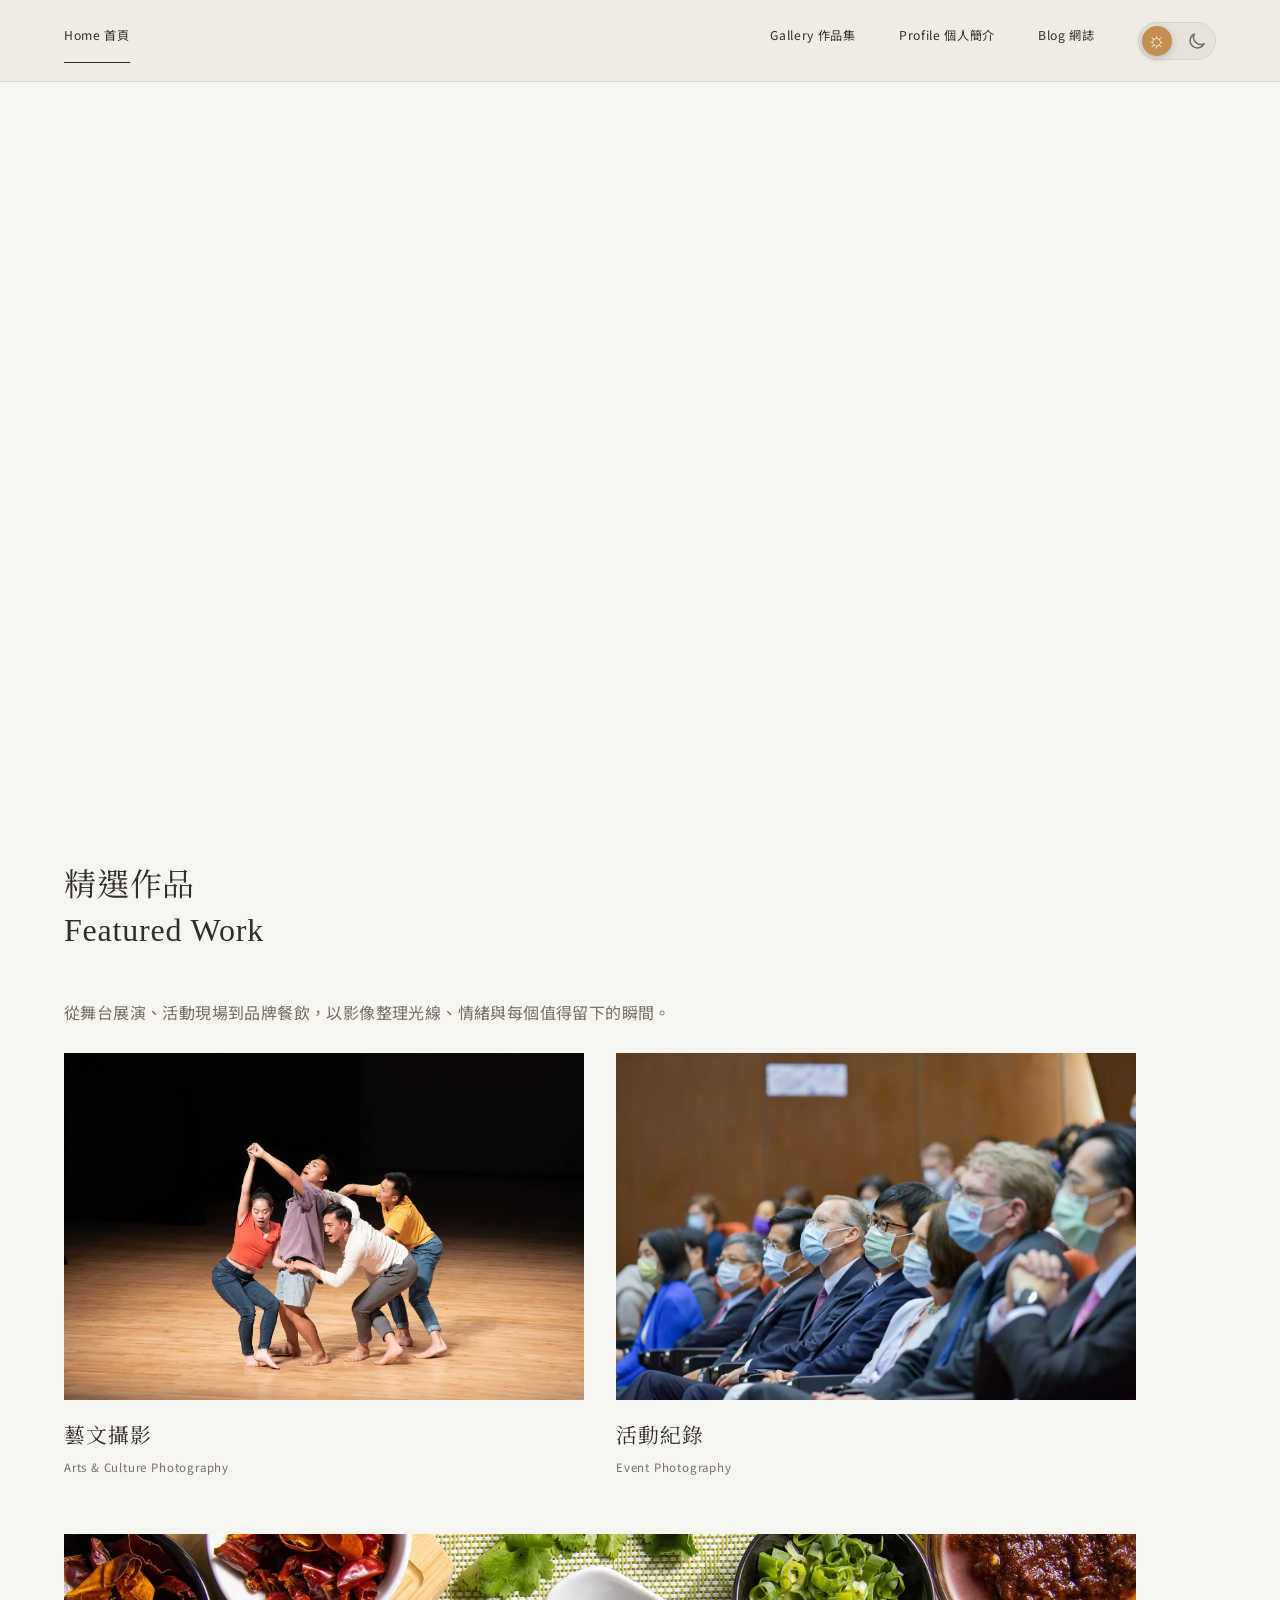
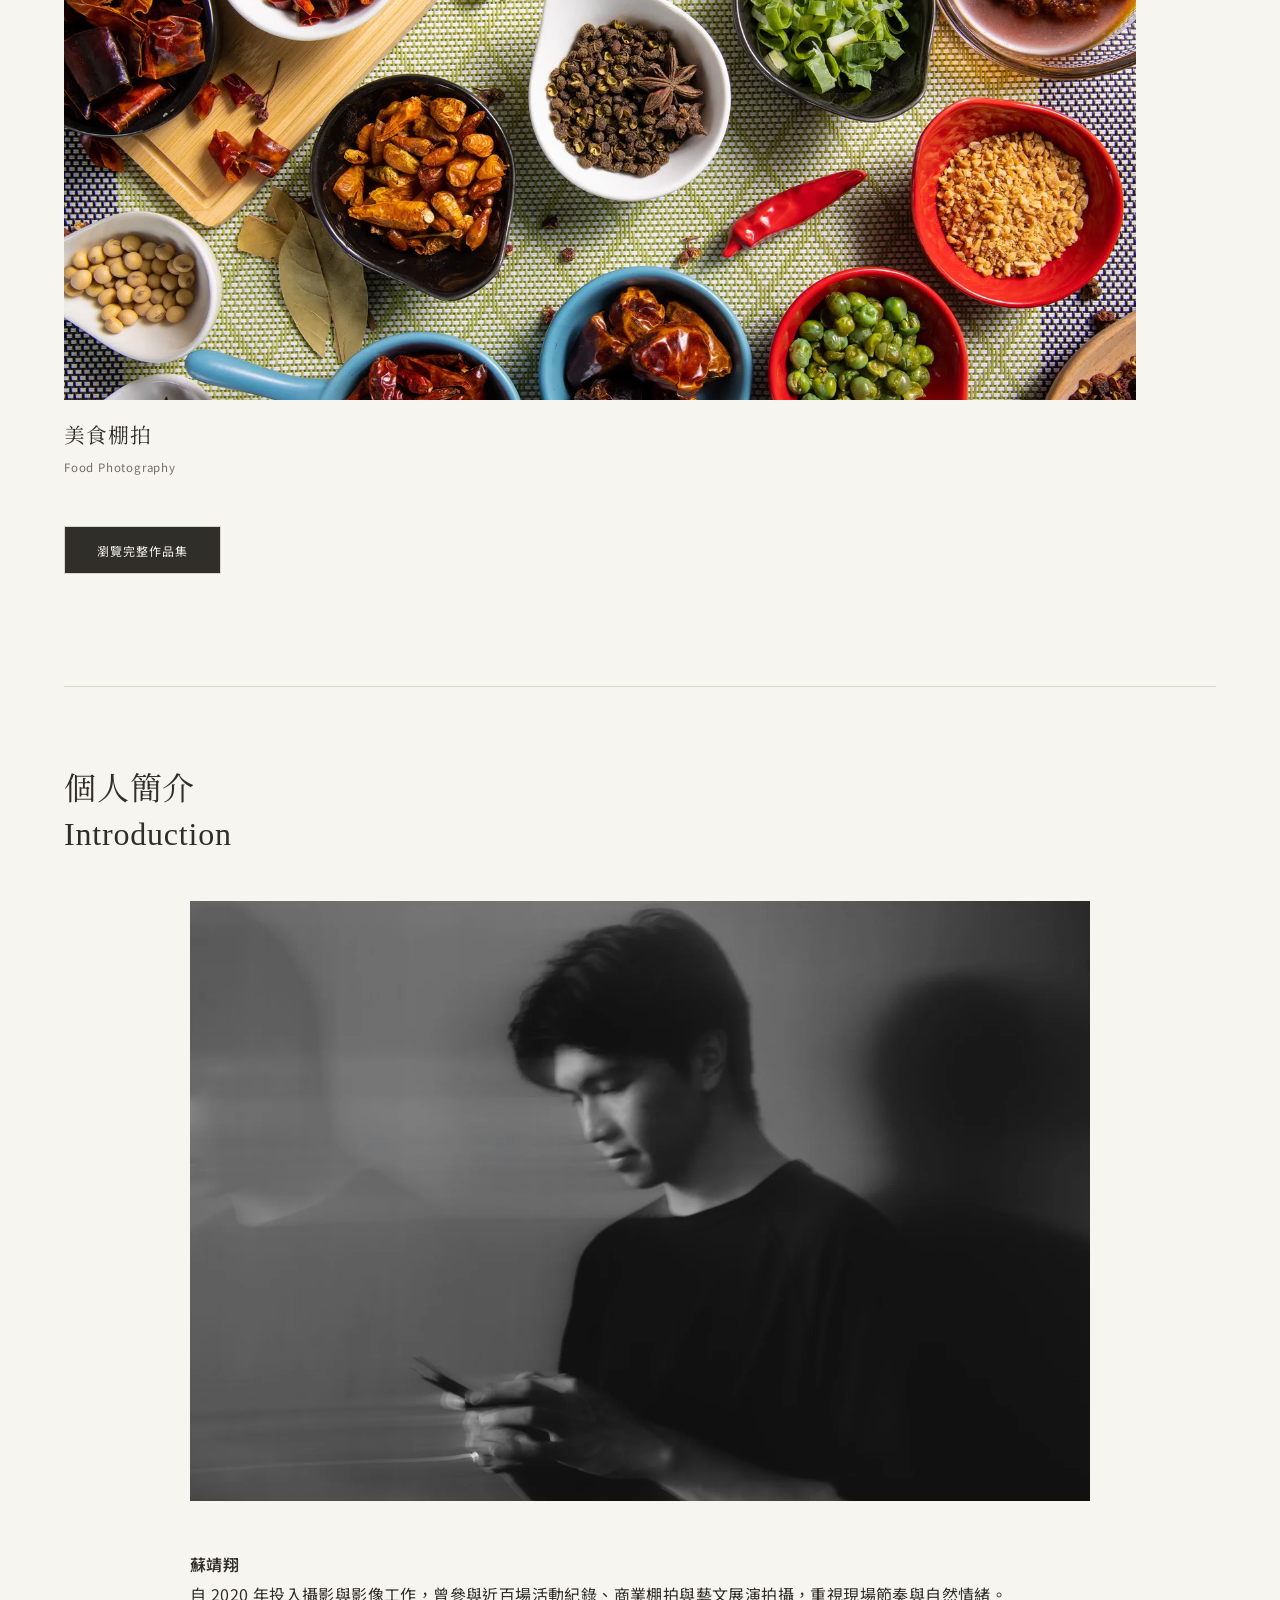
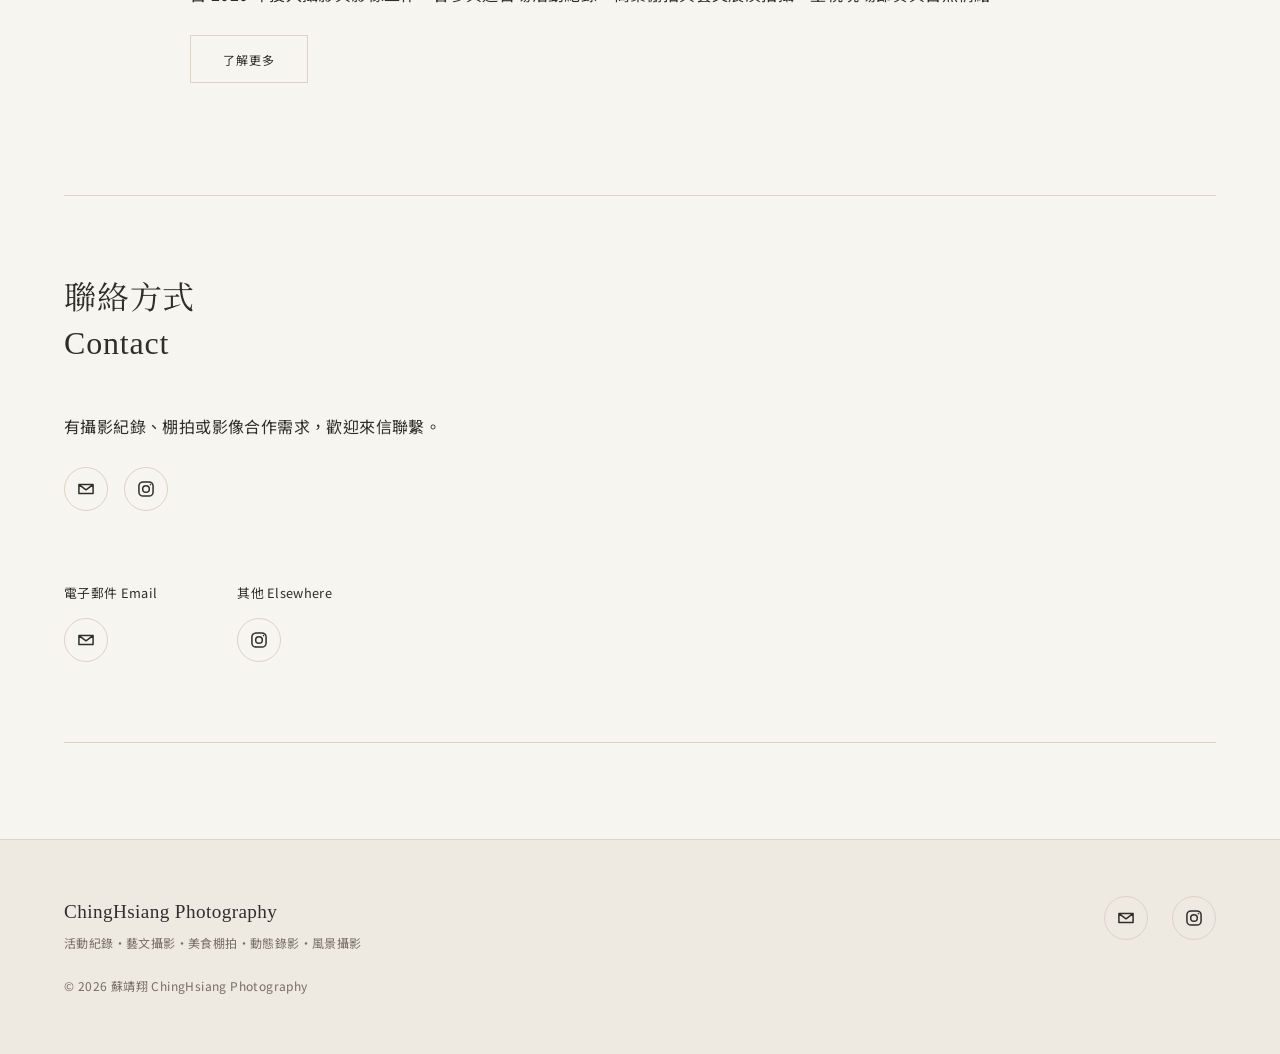
==== commit f3291762: "update" ====
--- a/index.html
+++ b/index.html
@@ -26,7 +26,7 @@
         <link rel="preload" as="image" href="images/牛頭山.webp" type="image/webp" />
         <link rel="stylesheet" href="https://fonts.googleapis.com/css2?family=Noto+Sans+TC:wght@400;600&amp;family=Noto+Serif+TC:wght@400;600&amp;display=swap" />
         <link rel="stylesheet" href="assets/css/main.css?v=20260718-dark-details" />
-        <link rel="stylesheet" href="assets/css/editorial.css?v=20260913-nav-row" />
+        <link rel="stylesheet" href="assets/css/editorial.css?v=20260913-nav-dividers" />
         <script type="application/ld+json">
             {
                 "@context": "https://schema.org",
@@ -129,20 +129,20 @@
                 </header>
                 <div class="content">
                     <p>有攝影紀錄、棚拍或影像合作需求，歡迎來信聯繫。</p>
-                    <ul class="actions">
-                        <li><a href="mailto:chinghsiang0622@icloud.com" class="button primary">電子郵件</a></li>
-                        <li><a href="https://www.instagram.com/chinghsiang_photo/" target="_blank" rel="noopener noreferrer" class="button">Instagram</a></li>
+                    <ul class="actions contact-actions">
+                        <li><a href="mailto:chinghsiang0622@icloud.com" class="contact-icon-link contact-icon-email" aria-label="寄送電子郵件" title="電子郵件"></a></li>
+                        <li><a href="https://www.instagram.com/chinghsiang_photo/" target="_blank" rel="noopener noreferrer" class="contact-icon-link contact-icon-instagram" aria-label="前往 Instagram" title="Instagram"></a></li>
                     </ul>
                 </div>
                 <footer>
                     <ul class="items">
                         <li>
                             <h3>電子郵件 Email</h3>
-                            <a href="mailto:chinghsiang0622@icloud.com">電子郵件</a>
+                            <a href="mailto:chinghsiang0622@icloud.com" class="contact-icon-link contact-icon-email" aria-label="寄送電子郵件" title="電子郵件"></a>
                         </li>
                         <li>
                             <h3>其他 Elsewhere</h3>
-                            <a href="https://www.instagram.com/chinghsiang_photo/" target="_blank" rel="noopener noreferrer">Instagram @chinghsiang_photo</a>
+                            <a href="https://www.instagram.com/chinghsiang_photo/" target="_blank" rel="noopener noreferrer" class="contact-icon-link contact-icon-instagram" aria-label="前往 Instagram @chinghsiang_photo" title="Instagram"></a>
                         </li>
                     </ul>
                 </footer>
@@ -156,8 +156,8 @@
                 <p>活動紀錄・藝文攝影・美食棚拍・動態錄影・風景攝影</p>
             </div>
             <nav class="footer-links" aria-label="頁尾連結">
-                <a href="mailto:chinghsiang0622@icloud.com">電子郵件</a>
-                <a href="https://www.instagram.com/chinghsiang_photo/" target="_blank" rel="noopener noreferrer">Instagram</a>
+                <a href="mailto:chinghsiang0622@icloud.com" class="contact-icon-link contact-icon-email" aria-label="寄送電子郵件" title="電子郵件"></a>
+                <a href="https://www.instagram.com/chinghsiang_photo/" target="_blank" rel="noopener noreferrer" class="contact-icon-link contact-icon-instagram" aria-label="前往 Instagram" title="Instagram"></a>
             </nav>
             <small>© 2026 蘇靖翔 ChingHsiang Photography</small>
         </footer>
--- a/assets/css/editorial.css
+++ b/assets/css/editorial.css
@@ -229,6 +229,50 @@
 html .site-footer strong { font: 400 1.2rem/1.5 var(--serif); color: var(--ink); }
 html .site-footer a { color: var(--ink); font-size: .8rem; }
 html .site-footer p, html .site-footer small { color: var(--muted); font-size: .75rem; }
+.contact-icon-link,
+html .site-footer .contact-icon-link {
+  align-items: center;
+  background: transparent;
+  border: 1px solid var(--rule);
+  border-radius: 50%;
+  color: var(--ink);
+  display: inline-flex;
+  height: 44px;
+  justify-content: center;
+  line-height: 1;
+  padding: 0;
+  transition: background-color .2s ease, border-color .2s ease, color .2s ease, transform .2s ease;
+  width: 44px;
+}
+.contact-icon-link::before {
+  background: currentColor;
+  content: '';
+  display: block;
+  height: 20px;
+  -webkit-mask-position: center;
+  -webkit-mask-repeat: no-repeat;
+  -webkit-mask-size: contain;
+  mask-position: center;
+  mask-repeat: no-repeat;
+  mask-size: contain;
+  width: 20px;
+}
+.contact-icon-email::before {
+  -webkit-mask-image: url('../icons/email.svg');
+  mask-image: url('../icons/email.svg');
+}
+.contact-icon-instagram::before {
+  -webkit-mask-image: url('../icons/instagram.svg');
+  mask-image: url('../icons/instagram.svg');
+}
+html .contact-icon-link:hover,
+html .site-footer .contact-icon-link:hover {
+  background: var(--ink);
+  border-color: var(--ink);
+  color: var(--paper);
+  transform: translateY(-2px);
+}
+html .contact-icon-link:focus-visible { outline-offset: 3px; }
 html .error-code { font-family: var(--serif); font-weight: 400; color: var(--accent); }
 html .skip-link, html .skip-link:focus { color: var(--paper); background: var(--ink); }
 html .gallery a:focus-visible { box-shadow: 0 0 0 3px var(--accent); }
@@ -268,13 +312,60 @@
   html .site-nav, html[data-theme='dark'] .site-nav {
     align-items: center;
     flex-wrap: nowrap;
-    gap: .6rem;
+    gap: .25rem;
     justify-content: flex-start;
-    padding: .55rem 4%;
-  }
-  .site-nav a { flex: 0 0 auto; font-size: .68rem; white-space: nowrap; }
-  .site-nav .nav-en { display: none; }
-  html .theme-toggle, html[data-theme='dark'] .theme-toggle { flex: 0 0 78px; margin-left: auto; }
+    padding: .5rem 2%;
+  }
+  .site-nav a {
+    align-items: center;
+    display: inline-flex;
+    flex: 0 0 auto;
+    flex-direction: row;
+    font-size: clamp(.58rem, 2.7vw, .8rem);
+    gap: .15rem;
+    letter-spacing: .015em;
+    line-height: 1.4;
+    white-space: nowrap;
+  }
+  .site-nav .nav-en, .site-nav .nav-zh { display: inline; }
+  .site-nav a + a { margin-left: .1rem; position: relative; }
+  .site-nav a + a::before {
+    background: var(--rule);
+    content: '';
+    height: 12px;
+    left: -3px;
+    position: absolute;
+    top: 50%;
+    transform: translateY(-50%);
+    width: 1px;
+  }
+  html ul.actions li > .contact-icon-link { width: 44px; }
+  html ul.actions.contact-actions {
+    flex-direction: row;
+    margin-left: -1rem;
+    width: auto !important;
+  }
+  html ul.actions.contact-actions li {
+    flex: 0 0 auto;
+    padding: 0 0 0 1rem;
+    width: auto;
+  }
+  html .theme-toggle, html[data-theme='dark'] .theme-toggle {
+    flex: 0 0 66px;
+    height: 34px;
+    margin-left: auto;
+    min-width: 66px;
+    width: 66px;
+  }
+  .theme-toggle:before, .theme-toggle:after {
+    font-size: 18px;
+    height: 24px;
+    top: 3px;
+    width: 24px;
+  }
+  .theme-toggle:after { background-size: 17px 17px; }
+  html .theme-toggle-icon, html[data-theme='dark'] .theme-toggle-icon { height: 24px; width: 24px; }
+  html[data-theme='dark'] .theme-toggle-icon { transform: translateX(34px); }
 }
 /* Do not hide the portfolio while waiting for external assets. */
 html body.is-preload #wrapper > section { opacity: 1; }
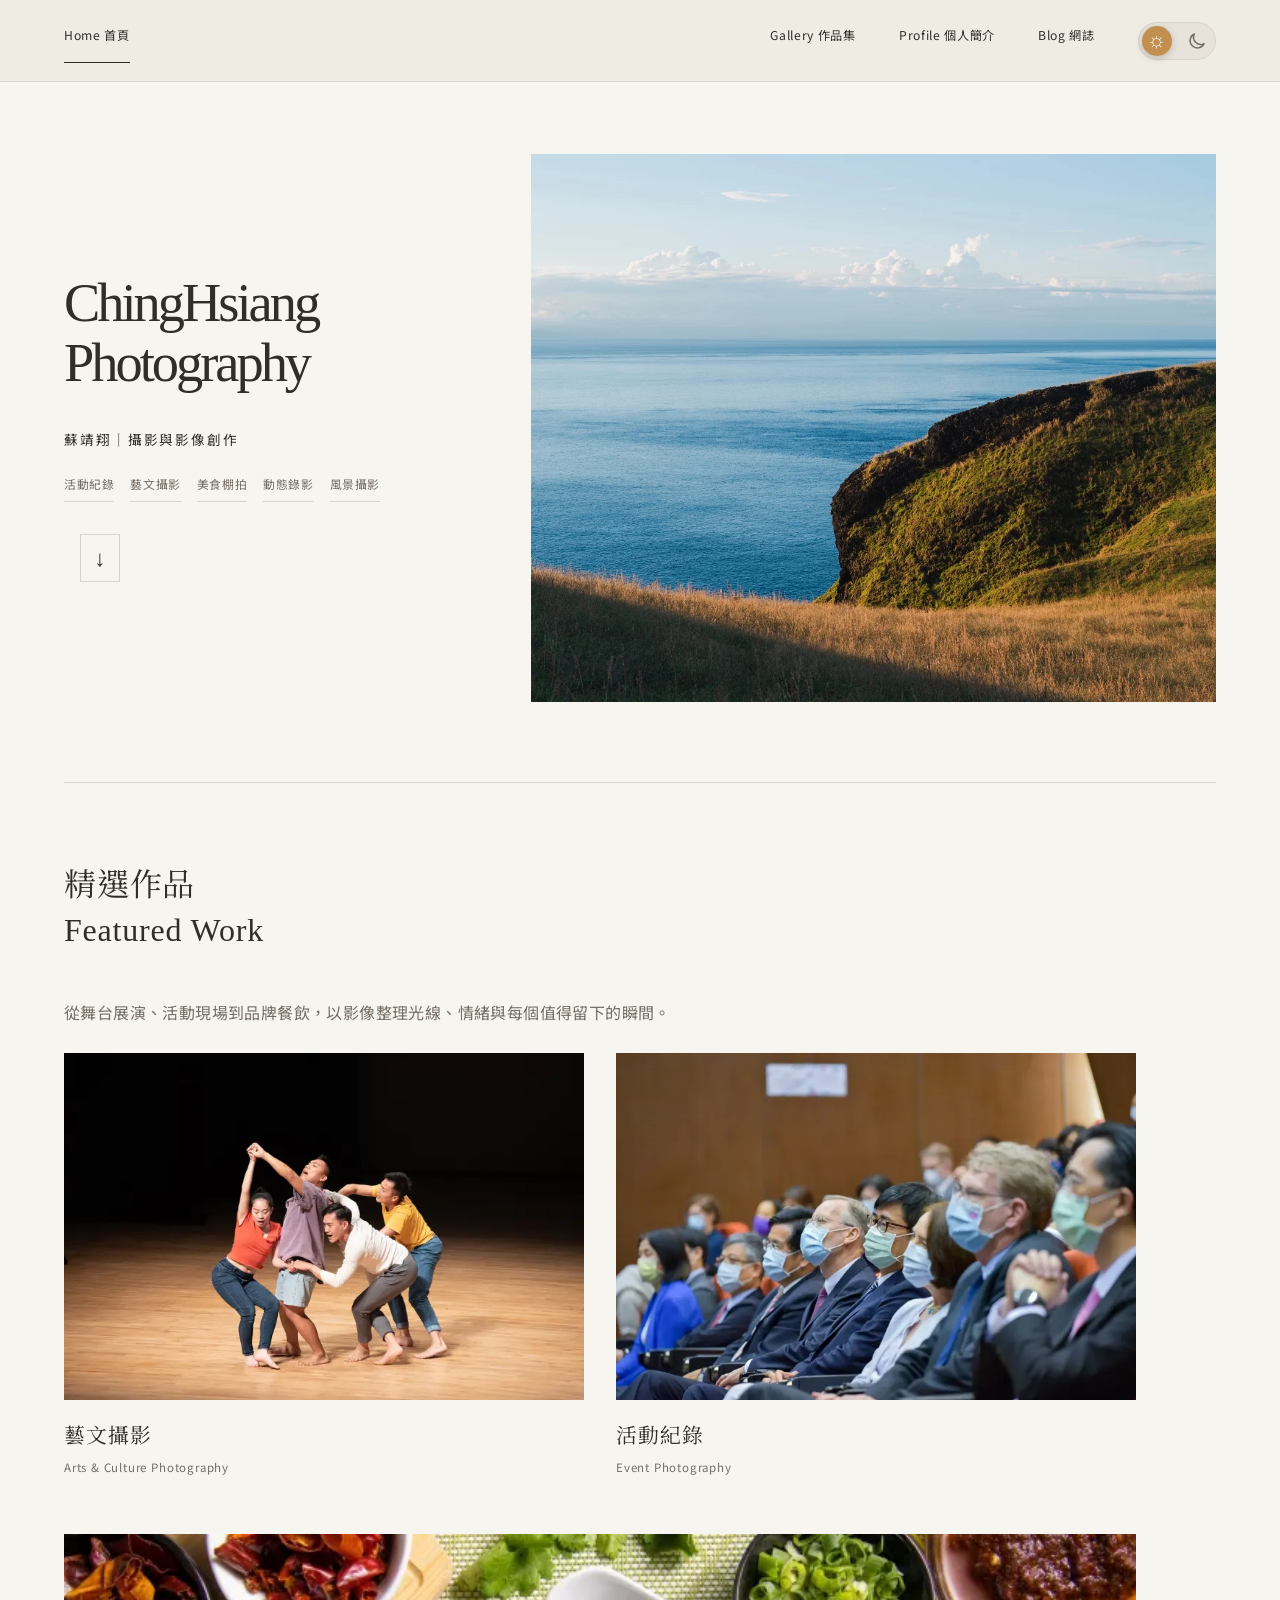
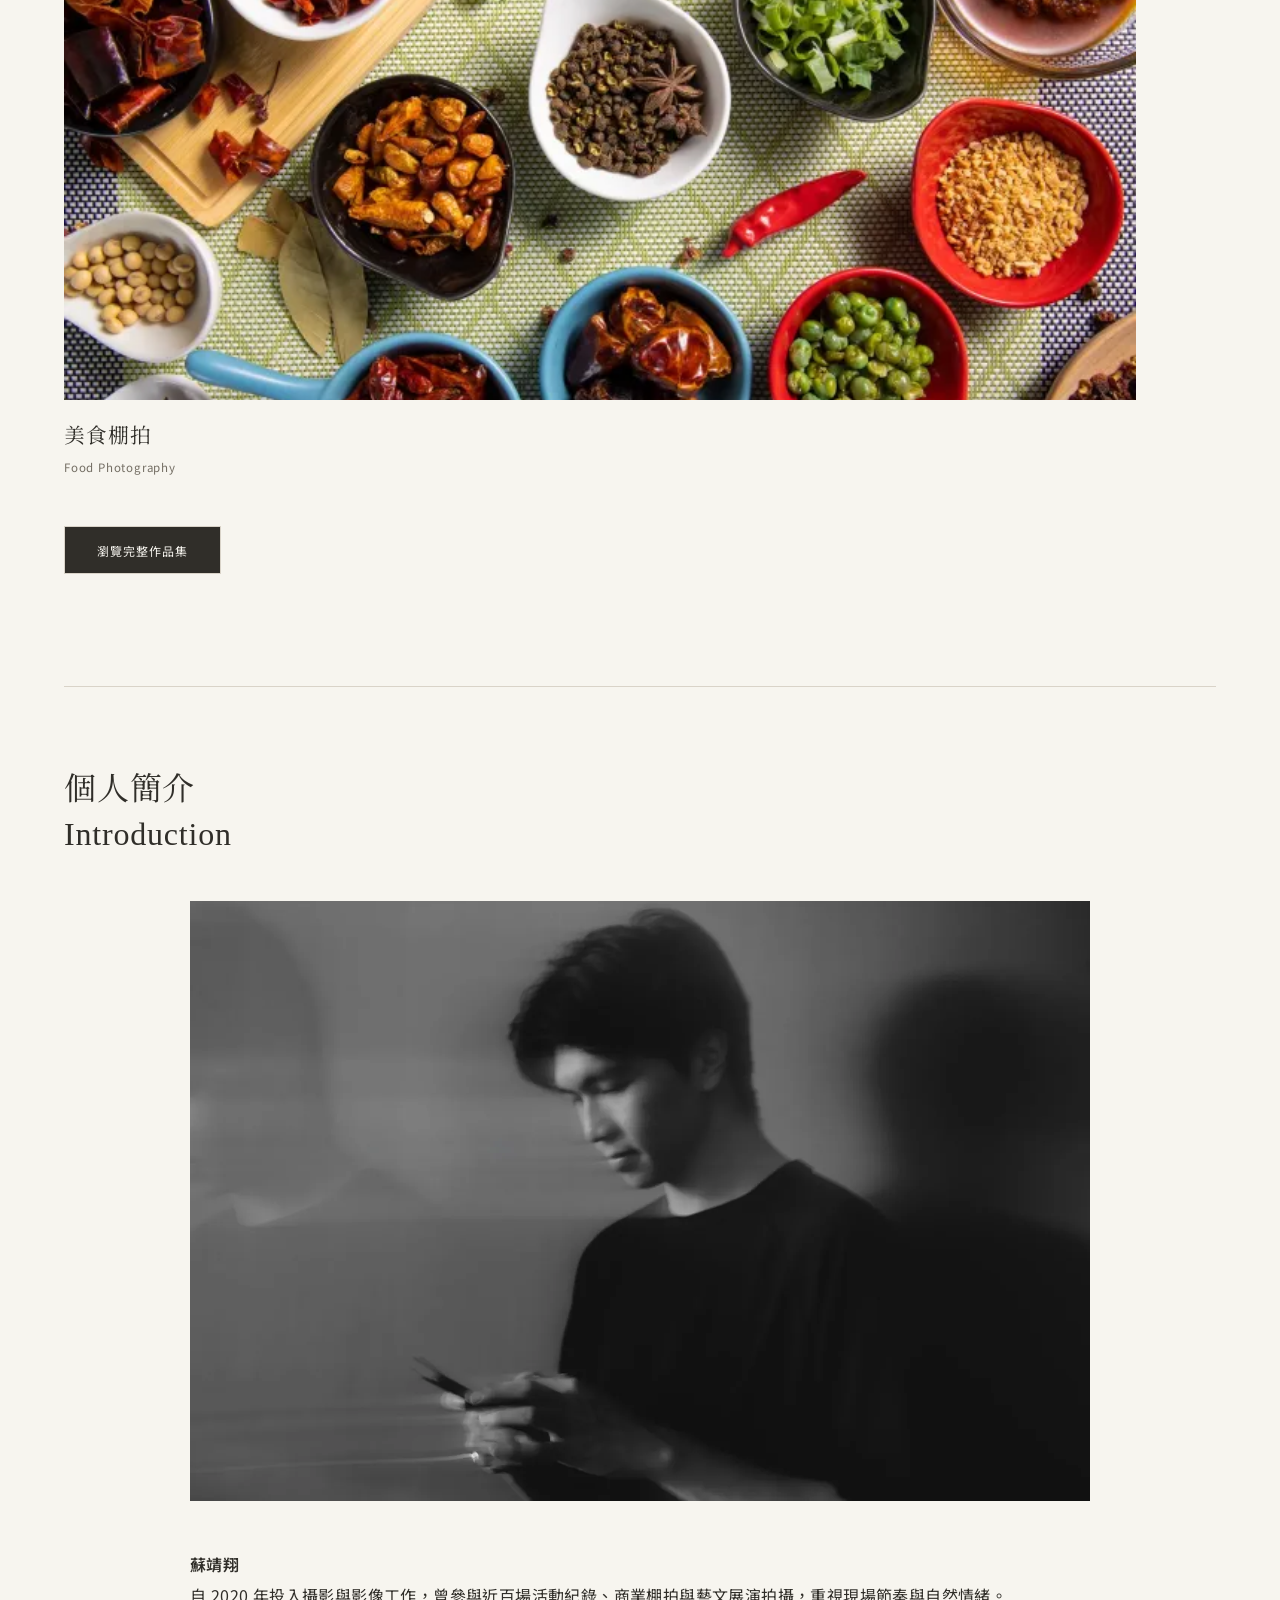
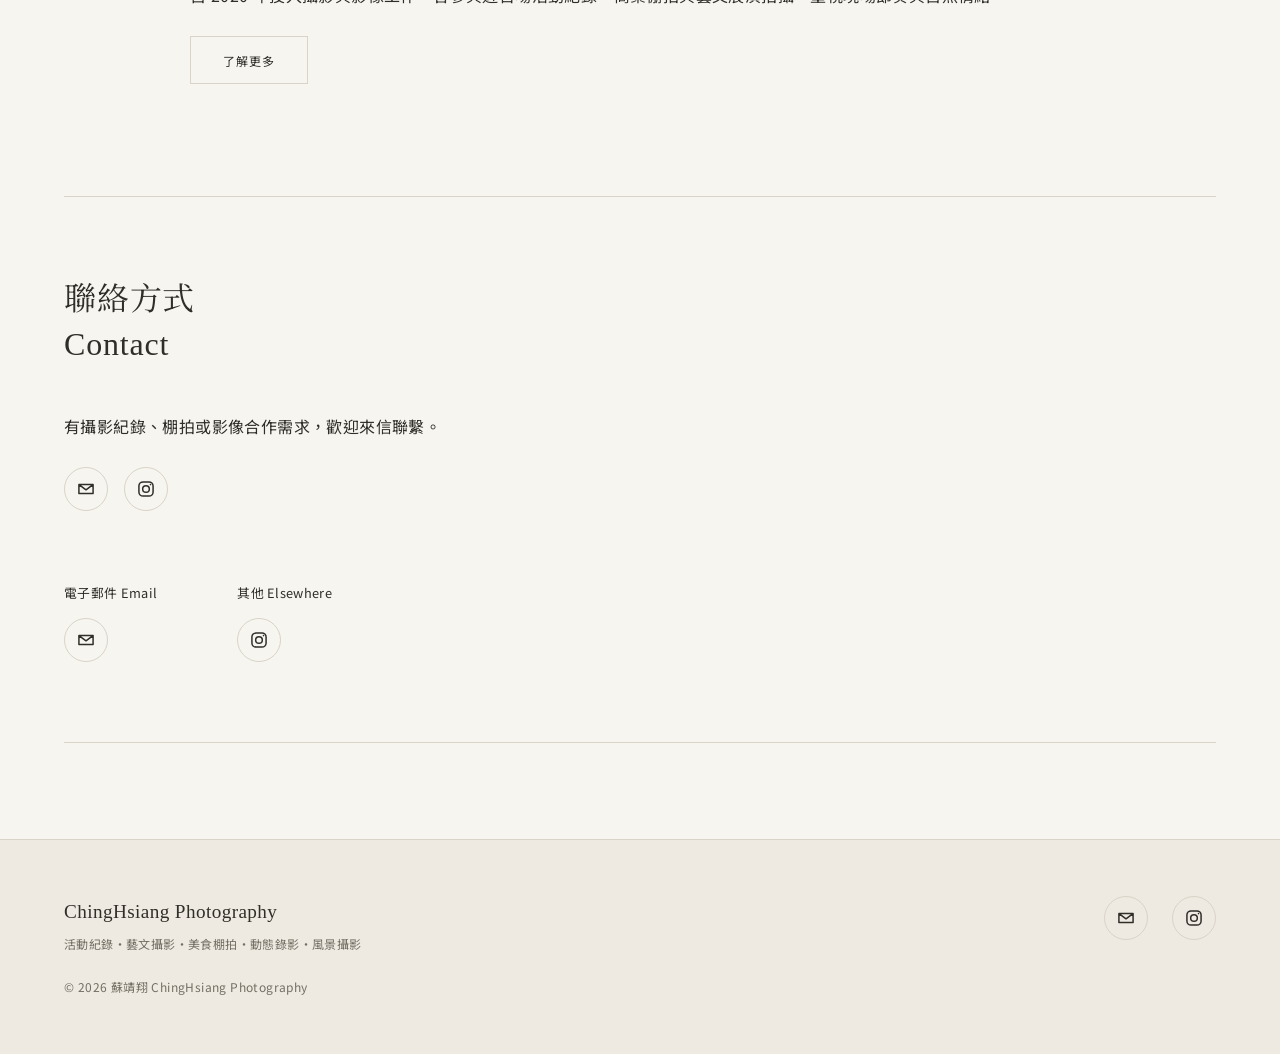
==== commit 33400c00: "優化" ====
--- a/index.html
+++ b/index.html
@@ -22,11 +22,10 @@
         <script src="assets/js/theme.js?v=20260912-editorial"></script>
         <link rel="preconnect" href="https://fonts.googleapis.com" />
         <link rel="preconnect" href="https://fonts.gstatic.com" crossorigin />
-        <link rel="stylesheet" href="https://fonts.googleapis.com/css?family=Source+Sans+Pro:300,600,700,300i,600i,700i|Raleway:600,800&amp;display=swap" />
         <link rel="preload" as="image" href="images/牛頭山.webp" type="image/webp" />
         <link rel="stylesheet" href="https://fonts.googleapis.com/css2?family=Noto+Sans+TC:wght@400;600&amp;family=Noto+Serif+TC:wght@400;600&amp;display=swap" />
         <link rel="stylesheet" href="assets/css/main.css?v=20260718-dark-details" />
-        <link rel="stylesheet" href="assets/css/editorial.css?v=20260913-nav-dividers" />
+        <link rel="stylesheet" href="assets/css/editorial.css?v=20260913-ux" />
         <script type="application/ld+json">
             {
                 "@context": "https://schema.org",
@@ -77,7 +76,7 @@
                 </header>
                 <div class="content">
                     <span class="image fill" data-position="center">
-                        <img src="images/牛頭山.webp" width="1600" height="900" alt="牛頭山風景攝影作品" fetchpriority="high" decoding="async" />
+                        <img src="images/牛頭山-720.webp" srcset="images/牛頭山-720.webp 720w, images/牛頭山-1200.webp 1200w, images/牛頭山.webp 1600w" sizes="(max-width: 600px) 90vw, (max-width: 1200px) 90vw, 1050px" width="1600" height="900" alt="牛頭山風景攝影作品" fetchpriority="high" decoding="async" />
                     </span>
                 </div>
             </section>
@@ -90,15 +89,15 @@
                     <p class="lead">從舞台展演、活動現場到品牌餐飲，以影像整理光線、情緒與每個值得留下的瞬間。</p>
                     <div class="gallery">
                         <a href="gallery-art.html" class="landscape">
-                            <img src="images/gallery/fulls/藝文攝影.webp" width="1600" height="1068" alt="藝文攝影精選作品" loading="lazy" decoding="async" />
+                            <img src="images/gallery/fulls/藝文攝影-720.webp" srcset="images/gallery/fulls/藝文攝影-720.webp 720w, images/gallery/fulls/藝文攝影-1200.webp 1200w, images/gallery/fulls/藝文攝影.webp 1600w" sizes="(max-width: 600px) 90vw, 45vw" width="1600" height="1068" alt="藝文攝影精選作品" loading="lazy" decoding="async" />
                             <span class="gallery-title">藝文攝影<small>Arts &amp; Culture Photography</small></span>
                         </a>
                         <a href="gallery-event.html" class="landscape">
-                            <img src="images/gallery/fulls/活動紀錄.webp" width="1280" height="832" alt="活動紀錄精選作品" loading="lazy" decoding="async" />
+                            <img src="images/gallery/fulls/活動紀錄-720.webp" srcset="images/gallery/fulls/活動紀錄-720.webp 720w, images/gallery/fulls/活動紀錄-1200.webp 1200w, images/gallery/fulls/活動紀錄.webp 1280w" sizes="(max-width: 600px) 90vw, 45vw" width="1280" height="832" alt="活動紀錄精選作品" loading="lazy" decoding="async" />
                             <span class="gallery-title">活動紀錄<small>Event Photography</small></span>
                         </a>
                         <a href="gallery-food.html" class="landscape">
-                            <img src="images/gallery/fulls/美食棚拍.webp" width="1600" height="1068" alt="美食棚拍精選作品" loading="lazy" decoding="async" />
+                            <img src="images/gallery/fulls/美食棚拍-720.webp" srcset="images/gallery/fulls/美食棚拍-720.webp 720w, images/gallery/fulls/美食棚拍-1200.webp 1200w, images/gallery/fulls/美食棚拍.webp 1600w" sizes="(max-width: 600px) 90vw, 45vw" width="1600" height="1068" alt="美食棚拍精選作品" loading="lazy" decoding="async" />
                             <span class="gallery-title">美食棚拍<small>Food Photography</small></span>
                         </a>
                     </div>
@@ -114,7 +113,7 @@
                 </header>
                 <div class="content">
                     <span class="image main">
-                        <img src="images/個人照.webp" width="1600" height="1066" alt="攝影師蘇靖翔個人照" loading="lazy" decoding="async" />
+                        <img src="images/個人照-720.webp" srcset="images/個人照-720.webp 720w, images/個人照-1200.webp 1200w, images/個人照.webp 1600w" sizes="(max-width: 600px) 90vw, 60vw" width="1600" height="1066" alt="攝影師蘇靖翔個人照" loading="lazy" decoding="async" />
                     </span>
                     <p><strong>蘇靖翔</strong><br />自 2020 年投入攝影與影像工作，曾參與近百場活動紀錄、商業棚拍與藝文展演拍攝，重視現場節奏與自然情緒。</p>
                     <ul class="actions">
@@ -163,10 +162,6 @@
         </footer>
 
         <script src="assets/js/jquery.min.js"></script>
-        <script src="assets/js/jquery.scrolly.min.js"></script>
-        <script src="assets/js/browser.min.js"></script>
-        <script src="assets/js/breakpoints.min.js"></script>
-        <script src="assets/js/util.js"></script>
-        <script src="assets/js/main.js?v=20260913-portfolio"></script>
+        <script src="assets/js/main.js?v=20260913-ux"></script>
     </body>
 </html>
--- a/assets/css/main.css
+++ b/assets/css/main.css
@@ -2676,19 +2676,6 @@
 			}
 
 		}
-
-		ul.work-list {
-			display: grid;
-			gap: 0.75rem;
-			list-style: none;
-			padding-left: 0;
-		}
-
-			ul.work-list > li {
-				background: rgba(144, 144, 144, 0.1);
-				border-left: solid 3px #43d9b8;
-				padding: 0.75rem 1rem;
-			}
 
 	dl {
 		margin: 0 0 2rem 0;
@@ -3958,22 +3945,6 @@
 
 		}
 
-	body.is-mobile #wrapper:before {
-		background-attachment: scroll;
-		background-position: 50% -3%;
-		background-repeat: repeat-y;
-		background-size: 150% auto;
-	}
-
-	body.is-mobile #wrapper > section > header {
-		background-attachment: scroll;
-		background-position: 25% 50%;
-	}
-
-	body.is-mobile #wrapper > section.intro > header {
-		background-position: 25% 23%;
-	}
-
 	body.is-preload #wrapper:before {
 		opacity: 1;
 	}
@@ -4069,38 +4040,6 @@
 			}
 
 		}
-
-	body.is-ie #wrapper section {
-		display: flex;
-		flex-wrap: wrap;
-	}
-
-		body.is-ie #wrapper section > header {
-			width: 50%;
-		}
-
-		body.is-ie #wrapper section > .content {
-			width: 50%;
-		}
-
-		body.is-ie #wrapper section > footer {
-			width: 50%;
-			text-align: left;
-			margin-left: 50%;
-			padding: 5rem;
-		}
-
-	body.is-ie #wrapper > section > .content > section {
-		width: 100vw;
-	}
-
-	@media screen and (max-width: 1280px) {
-
-		body.is-ie #wrapper section > footer {
-			padding: 4rem;
-		}
-
-	}
 
 	@media (prefers-reduced-motion: reduce) {
 
@@ -4253,13 +4192,6 @@
 			font-size: 0.85rem;
 		}
 
-	.portfolio-note {
-		background: rgba(144, 144, 144, 0.1);
-		border-left: solid 3px #43d9b8;
-		margin-top: 2rem;
-		padding: 1rem 1.25rem;
-	}
-
 	.portfolio-groups {
 		margin-top: 3rem;
 	}
@@ -4560,48 +4492,6 @@
 			text-transform: uppercase;
 		}
 
-	ul.work-list {
-		grid-template-columns: repeat(2, minmax(0, 1fr));
-		margin: 0 0 3rem 0;
-	}
-
-		ul.work-list > li {
-			background: #f7f7f7;
-			border-left: 0;
-			border-top: solid 3px #43d9b8;
-			box-shadow: 0 0.6rem 1.5rem rgba(0, 0, 0, 0.06);
-			display: flex;
-			flex-direction: column;
-			min-height: 8rem;
-			padding: 1.25rem;
-		}
-
-		ul.work-list .work-meta {
-			color: rgba(0, 0, 0, 0.6);
-			font-family: "Raleway", Helvetica, sans-serif;
-			font-size: 0.7rem;
-			letter-spacing: 0.08em;
-			margin-bottom: 0.6rem;
-			text-transform: uppercase;
-		}
-
-		ul.work-list .work-title {
-			font-size: 1.05rem;
-			line-height: 1.55;
-		}
-
-	@media screen and (max-width: 736px) {
-
-		ul.work-list {
-			grid-template-columns: 1fr;
-		}
-
-			ul.work-list > li {
-				min-height: 0;
-			}
-
-	}
-
 	.category-nav {
 		border-top: solid 1px rgba(144, 144, 144, 0.25);
 		display: grid;
@@ -4639,41 +4529,6 @@
 			.category-nav a:last-child {
 				text-align: left;
 			}
-
-	}
-
-	.profile-stats {
-		display: grid;
-		gap: 1rem;
-		grid-template-columns: repeat(3, minmax(0, 1fr));
-		margin: 2rem 0 3rem 0;
-	}
-
-		.profile-stats > div {
-			background: rgba(144, 144, 144, 0.1);
-			border-top: solid 3px #43d9b8;
-			padding: 1rem;
-		}
-
-		.profile-stats dt {
-			color: #000000;
-			font-family: "Raleway", Helvetica, sans-serif;
-			font-size: 1.35rem;
-			font-weight: 800;
-			margin: 0 0 0.35rem 0;
-		}
-
-		.profile-stats dd {
-			font-size: 0.85rem;
-			line-height: 1.6;
-			margin: 0;
-		}
-
-	@media screen and (max-width: 480px) {
-
-		.profile-stats {
-			grid-template-columns: 1fr;
-		}
 
 	}
 
@@ -4864,8 +4719,6 @@
 	#wrapper:before,
 	#wrapper > section > header,
 	.video-card,
-	ul.work-list > li,
-	.profile-stats > div,
 	.post-card,
 	.gallery.portfolio-gallery > a,
 	.gallery .modal {
@@ -4948,7 +4801,6 @@
 	html[data-theme="dark"] code,
 	html[data-theme="dark"] ul.hero-services a,
 	html[data-theme="dark"] ul.profile-services a,
-	html[data-theme="dark"] .portfolio-note,
 	html[data-theme="dark"] .skeleton-title,
 	html[data-theme="dark"] .skeleton-image,
 	html[data-theme="dark"] .skeleton-line {
@@ -4968,25 +4820,14 @@
 	}
 
 	html[data-theme="dark"] .video-card,
-	html[data-theme="dark"] ul.work-list > li,
-	html[data-theme="dark"] .profile-stats > div,
 	html[data-theme="dark"] .post-card {
 		background: #1c2024;
 		box-shadow: 0 0.75rem 2rem rgba(0, 0, 0, 0.28);
 	}
 
-	html[data-theme="dark"] .profile-stats dt {
-		color: #ffffff;
-	}
-
-	html[data-theme="dark"] .profile-stats dd {
-		color: rgba(242, 244, 243, 0.78);
-	}
-
 	html[data-theme="dark"] .portfolio-cover figcaption,
 	html[data-theme="dark"] .portfolio-group-meta,
 	html[data-theme="dark"] .portfolio-carousel-status,
-	html[data-theme="dark"] ul.work-list .work-meta,
 	html[data-theme="dark"] .post-meta {
 		color: rgba(242, 244, 243, 0.66);
 	}
--- a/assets/css/editorial.css
+++ b/assets/css/editorial.css
@@ -205,7 +205,7 @@
 .gallery.portfolio-carousel-track { display: flex; }
 .gallery.portfolio-carousel-track > a { flex-basis: calc((100% - 1.5rem) / 2); }
 html .portfolio-carousel-button { border-radius: 50%; }
-html .portfolio-carousel-status, html[data-theme='dark'] .portfolio-carousel-status { color: var(--muted); }
+html .portfolio-carousel-status, html[data-theme='dark'] .portfolio-carousel-status { color: var(--muted); font-family: var(--sans); }
 .landscape-portfolio-page .portfolio-group .gallery { max-width: 1080px; margin-inline: auto; }
 .landscape-portfolio-page .gallery.portfolio-gallery > a img { max-height: 820px; }
 html .video-card, html .post-card, html[data-theme='dark'] .video-card, html[data-theme='dark'] .post-card {
@@ -391,3 +391,62 @@
 html body.inner-page #wrapper > section > header { width: auto; padding: 0; }
 html body.inner-page #wrapper > section > .content { max-width: none; padding: 0; }
 #medium-posts.posts-ready > .post-card:only-child { grid-column: 1 / -1; max-width: 800px; }
+
+/* Lightbox controls. */
+html .gallery .modal .inner { touch-action: none; }
+html .gallery .modal .modal-navigation {
+  align-items: center;
+  background: rgba(247, 245, 239, .92);
+  border: 1px solid rgba(48, 46, 41, .22);
+  border-radius: 50%;
+  color: #302e29 !important;
+  display: flex;
+  font-size: 1.45rem;
+  height: 3.25rem;
+  justify-content: center;
+  padding: 0;
+  position: fixed;
+  top: 50%;
+  transform: translateY(-50%);
+  width: 3.25rem;
+  z-index: 3;
+}
+html .gallery .modal .modal-navigation.previous { left: clamp(.75rem, 3vw, 2.5rem); }
+html .gallery .modal .modal-navigation.next { right: clamp(.75rem, 3vw, 2.5rem); }
+html .gallery .modal .modal-navigation:before { content: '\2190'; }
+html .gallery .modal .modal-navigation.next:before { content: '\2192'; }
+html .gallery .modal .modal-navigation:disabled { cursor: default; opacity: .28; }
+html .gallery .modal .modal-status {
+  background: rgba(247, 245, 239, .92);
+  border: 1px solid rgba(48, 46, 41, .15);
+  border-radius: 999px;
+  bottom: max(1rem, env(safe-area-inset-bottom));
+  color: #302e29;
+  font: 400 .72rem/1 var(--sans);
+  left: 50%;
+  letter-spacing: .08em;
+  padding: .65rem .9rem;
+  position: fixed;
+  transform: translateX(-50%);
+  z-index: 3;
+}
+html .gallery .modal.single-image .modal-navigation,
+html .gallery .modal.single-image .modal-status { display: none; }
+html[data-theme='dark'] .gallery .modal { background-color: rgba(24, 23, 20, .96); }
+html[data-theme='dark'] .gallery .modal .modal-navigation,
+html[data-theme='dark'] .gallery .modal .modal-status {
+  background: rgba(43, 40, 34, .94);
+  border-color: rgba(238, 233, 222, .2);
+  color: #eee9de !important;
+}
+@media (max-width: 600px) {
+  html .gallery .modal .modal-navigation {
+    bottom: max(1rem, env(safe-area-inset-bottom));
+    height: 3rem;
+    top: auto;
+    transform: none;
+    width: 3rem;
+  }
+  html .gallery .modal .modal-navigation.previous { left: max(1rem, env(safe-area-inset-left)); }
+  html .gallery .modal .modal-navigation.next { right: max(1rem, env(safe-area-inset-right)); }
+}
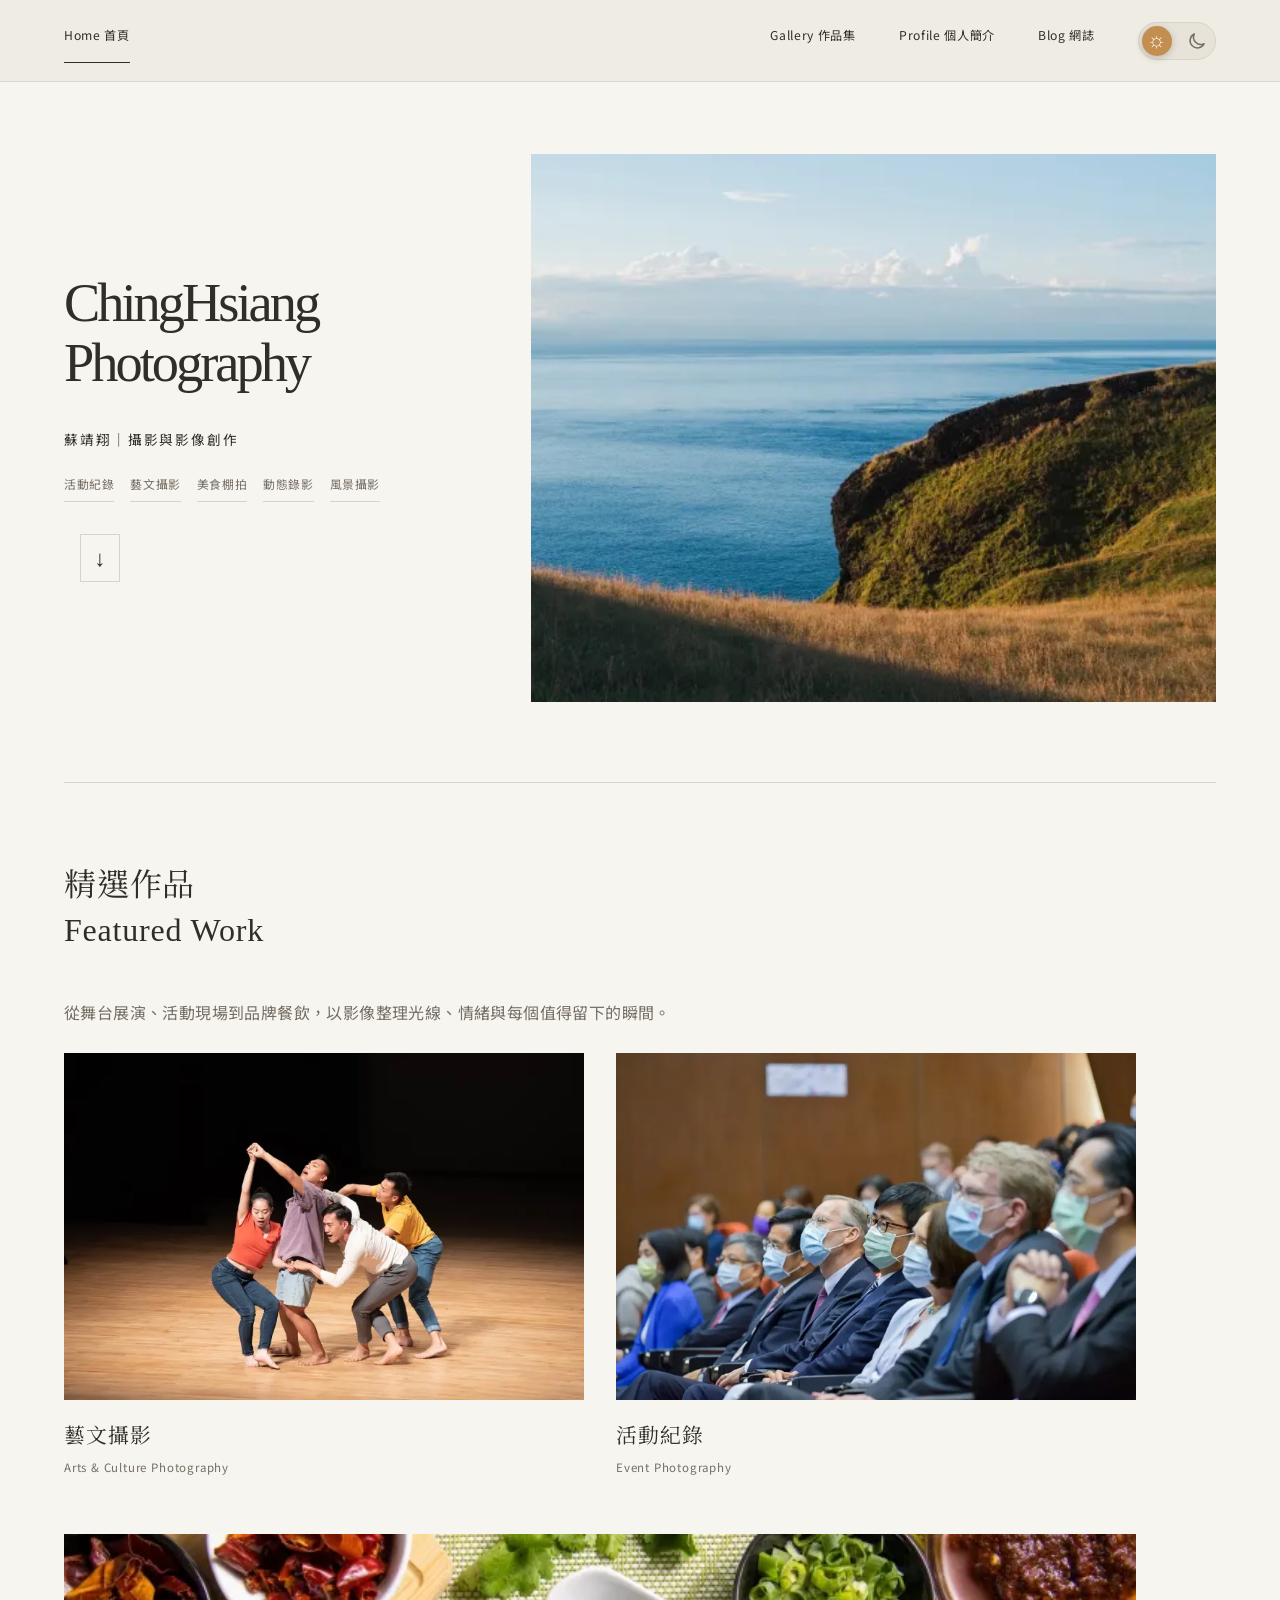
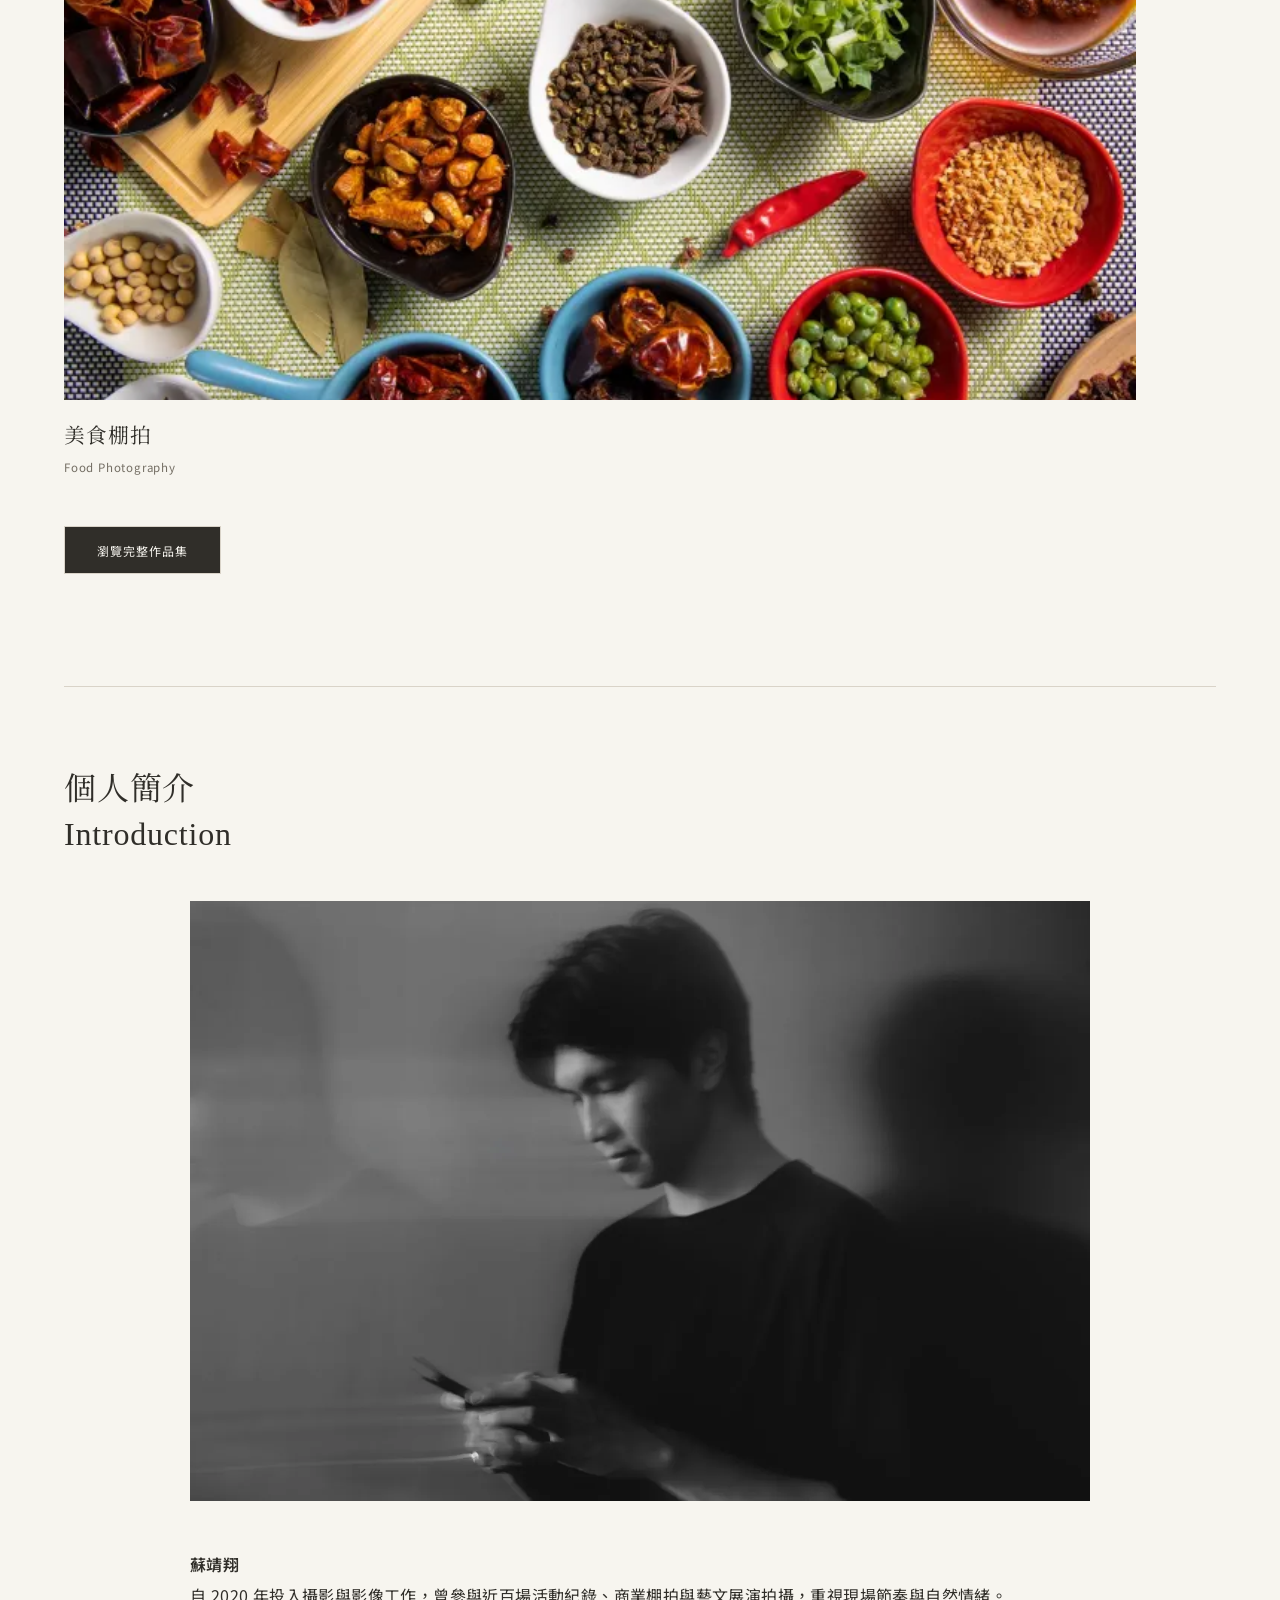
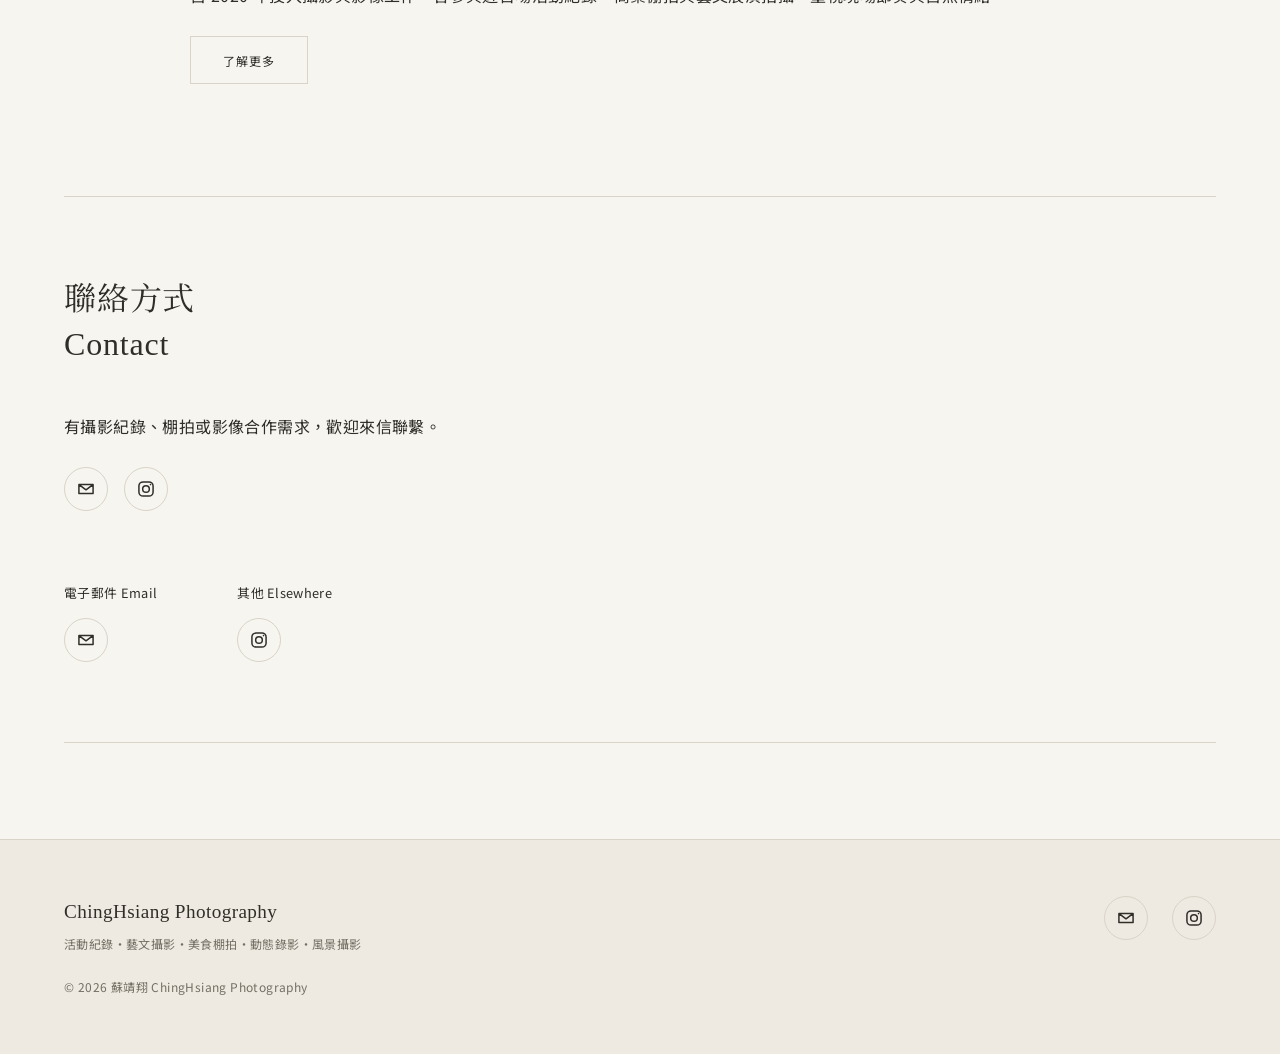
==== commit aa56dd58: "修正網站 SEO 網址、404 路徑與圖片載入設定 - 統一 canonical、分享網址、結構化資料與 sitemap 至正式網域 - 修正深層網址下 404 頁面的資源與導覽路徑 - 同步首頁圖片" ====
--- a/index.html
+++ b/index.html
@@ -6,23 +6,23 @@
         <meta name="viewport" content="width=device-width, initial-scale=1" />
         <meta name="description" content="蘇靖翔的攝影與影像作品集，提供活動紀錄、藝文攝影、美食棚拍、動態錄影與風景攝影。" />
         <meta name="theme-color" content="#f7f5ef" />
-        <link rel="canonical" href="https://ching-hsiang-su.github.io/" />
+        <link rel="canonical" href="https://www.chinghsiang.com/" />
         <meta property="og:type" content="website" />
         <meta property="og:locale" content="zh_TW" />
         <meta property="og:site_name" content="ChingHsiang Photography" />
         <meta property="og:title" content="蘇靖翔攝影作品集 | ChingHsiang Photography" />
         <meta property="og:description" content="從藝文展演、活動現場到品牌餐飲，以影像完整記錄每個重要片刻。" />
-        <meta property="og:url" content="https://ching-hsiang-su.github.io/" />
-        <meta property="og:image" content="https://ching-hsiang-su.github.io/images/%E7%89%9B%E9%A0%AD%E5%B1%B1.jpg" />
+        <meta property="og:url" content="https://www.chinghsiang.com/" />
+        <meta property="og:image" content="https://www.chinghsiang.com/images/%E7%89%9B%E9%A0%AD%E5%B1%B1.jpg" />
         <meta name="twitter:card" content="summary_large_image" />
         <meta name="twitter:title" content="蘇靖翔攝影作品集" />
         <meta name="twitter:description" content="活動紀錄、藝文攝影、美食棚拍、動態錄影與風景攝影。" />
-        <meta name="twitter:image" content="https://ching-hsiang-su.github.io/images/%E7%89%9B%E9%A0%AD%E5%B1%B1.jpg" />
+        <meta name="twitter:image" content="https://www.chinghsiang.com/images/%E7%89%9B%E9%A0%AD%E5%B1%B1.jpg" />
         <link rel="icon" type="image/png" href="assets/favicon.png?v=20260711-logo" />
         <script src="assets/js/theme.js?v=20260912-editorial"></script>
         <link rel="preconnect" href="https://fonts.googleapis.com" />
         <link rel="preconnect" href="https://fonts.gstatic.com" crossorigin />
-        <link rel="preload" as="image" href="images/牛頭山.webp" type="image/webp" />
+        <link rel="preload" as="image" href="images/牛頭山-720.webp" type="image/webp" imagesrcset="images/牛頭山-720.webp 720w, images/牛頭山-1200.webp 1200w, images/牛頭山.webp 1600w" imagesizes="(max-width: 900px) 90vw, (max-width: 1466px) 53.51vw, calc(821.33px - 2.49vw)" fetchpriority="high" />
         <link rel="stylesheet" href="https://fonts.googleapis.com/css2?family=Noto+Sans+TC:wght@400;600&amp;family=Noto+Serif+TC:wght@400;600&amp;display=swap" />
         <link rel="stylesheet" href="assets/css/main.css?v=20260718-dark-details" />
         <link rel="stylesheet" href="assets/css/editorial.css?v=20260913-ux" />
@@ -32,13 +32,12 @@
                 "@type": "Person",
                 "name": "蘇靖翔",
                 "alternateName": "ChingHsiang Photography",
-                "url": "https://ching-hsiang-su.github.io/",
-                "image": "https://ching-hsiang-su.github.io/images/%E5%80%8B%E4%BA%BA%E7%85%A7.jpg",
+                "url": "https://www.chinghsiang.com/",
+                "image": "https://www.chinghsiang.com/images/%E5%80%8B%E4%BA%BA%E7%85%A7.jpg",
                 "jobTitle": "攝影師",
                 "email": "mailto:chinghsiang0622@icloud.com",
                 "sameAs": [
-                    "https://www.instagram.com/chinghsiang_photo/",
-                    "https://www.chinghsiang.com/"
+                    "https://www.instagram.com/chinghsiang_photo/"
                 ],
                 "knowsAbout": ["活動紀錄", "藝文攝影", "美食攝影", "動態錄影", "風景攝影"]
             }
@@ -76,7 +75,7 @@
                 </header>
                 <div class="content">
                     <span class="image fill" data-position="center">
-                        <img src="images/牛頭山-720.webp" srcset="images/牛頭山-720.webp 720w, images/牛頭山-1200.webp 1200w, images/牛頭山.webp 1600w" sizes="(max-width: 600px) 90vw, (max-width: 1200px) 90vw, 1050px" width="1600" height="900" alt="牛頭山風景攝影作品" fetchpriority="high" decoding="async" />
+                        <img src="images/牛頭山-720.webp" srcset="images/牛頭山-720.webp 720w, images/牛頭山-1200.webp 1200w, images/牛頭山.webp 1600w" sizes="(max-width: 900px) 90vw, (max-width: 1466px) 53.51vw, calc(821.33px - 2.49vw)" width="1600" height="900" alt="牛頭山風景攝影作品" fetchpriority="high" decoding="async" />
                     </span>
                 </div>
             </section>
@@ -162,6 +161,6 @@
         </footer>
 
         <script src="assets/js/jquery.min.js"></script>
-        <script src="assets/js/main.js?v=20260913-ux"></script>
+        <script src="assets/js/main.js?v=20261004-loading"></script>
     </body>
 </html>
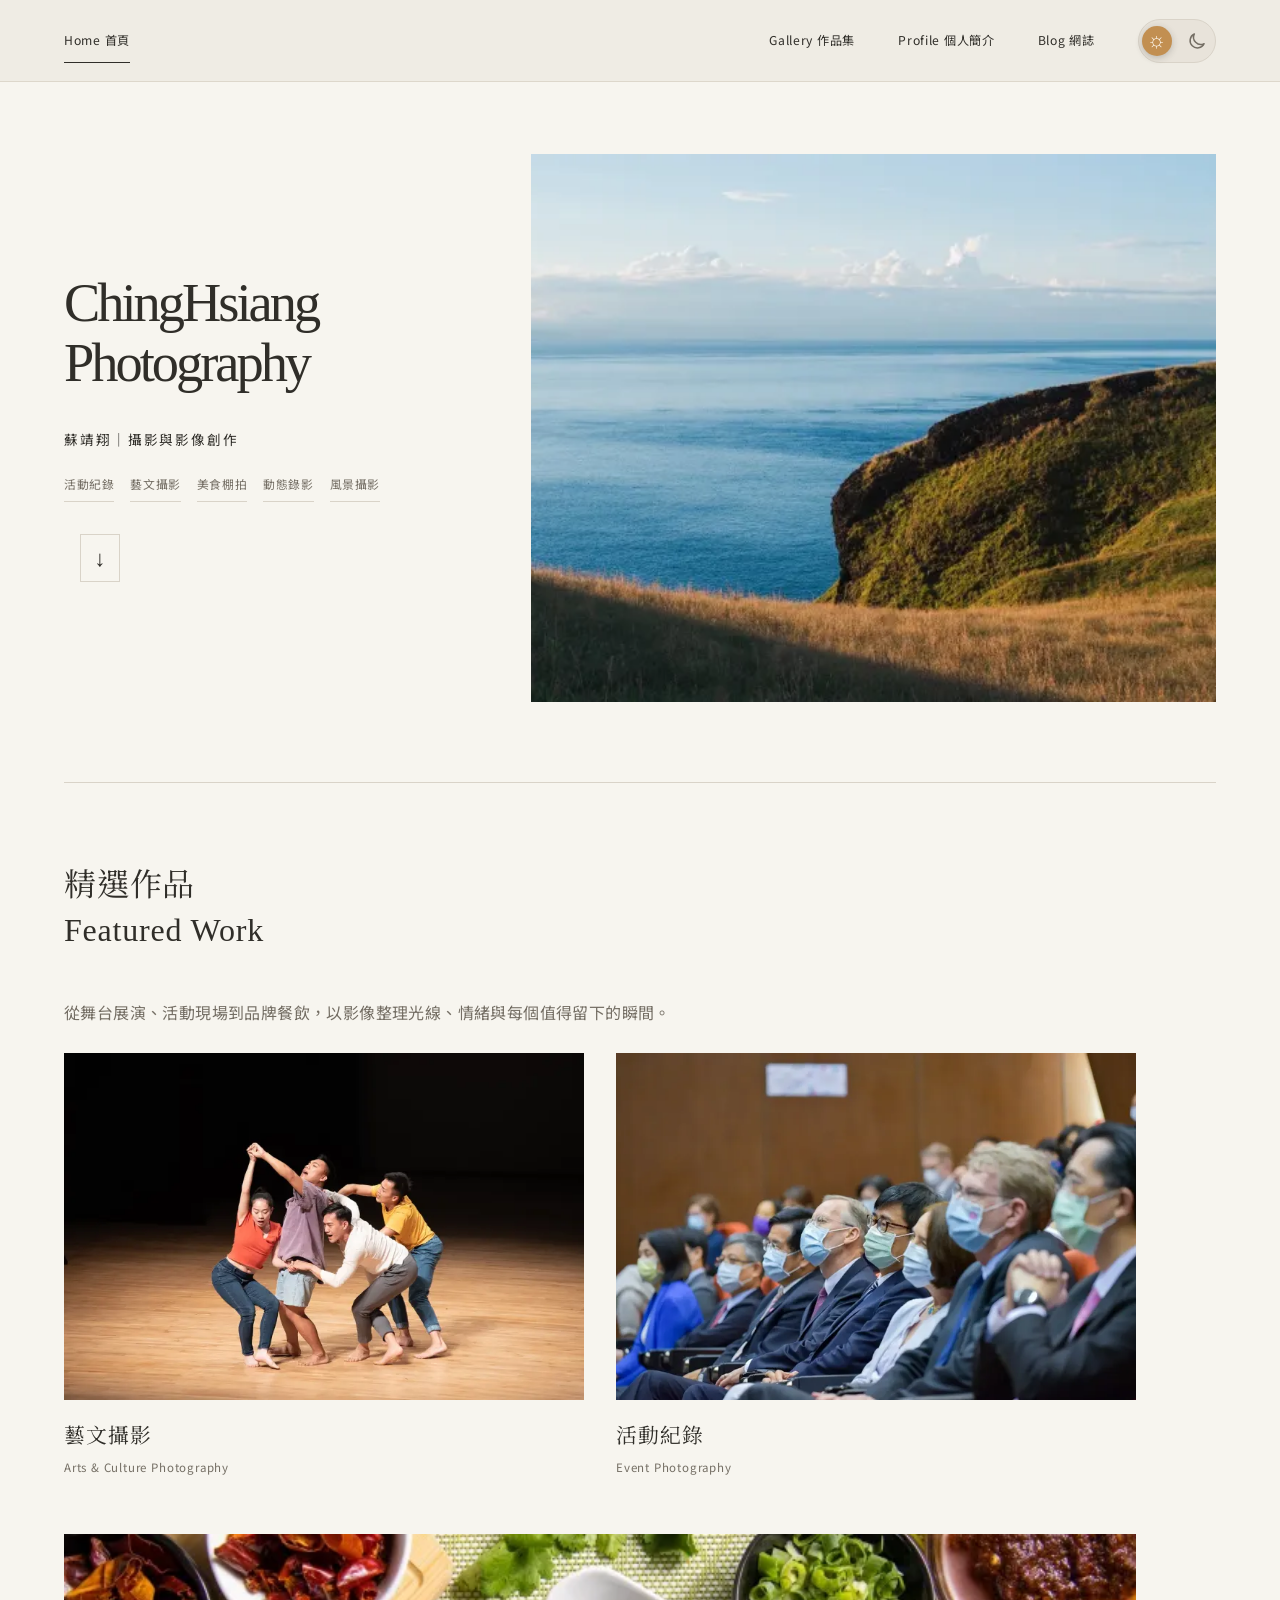
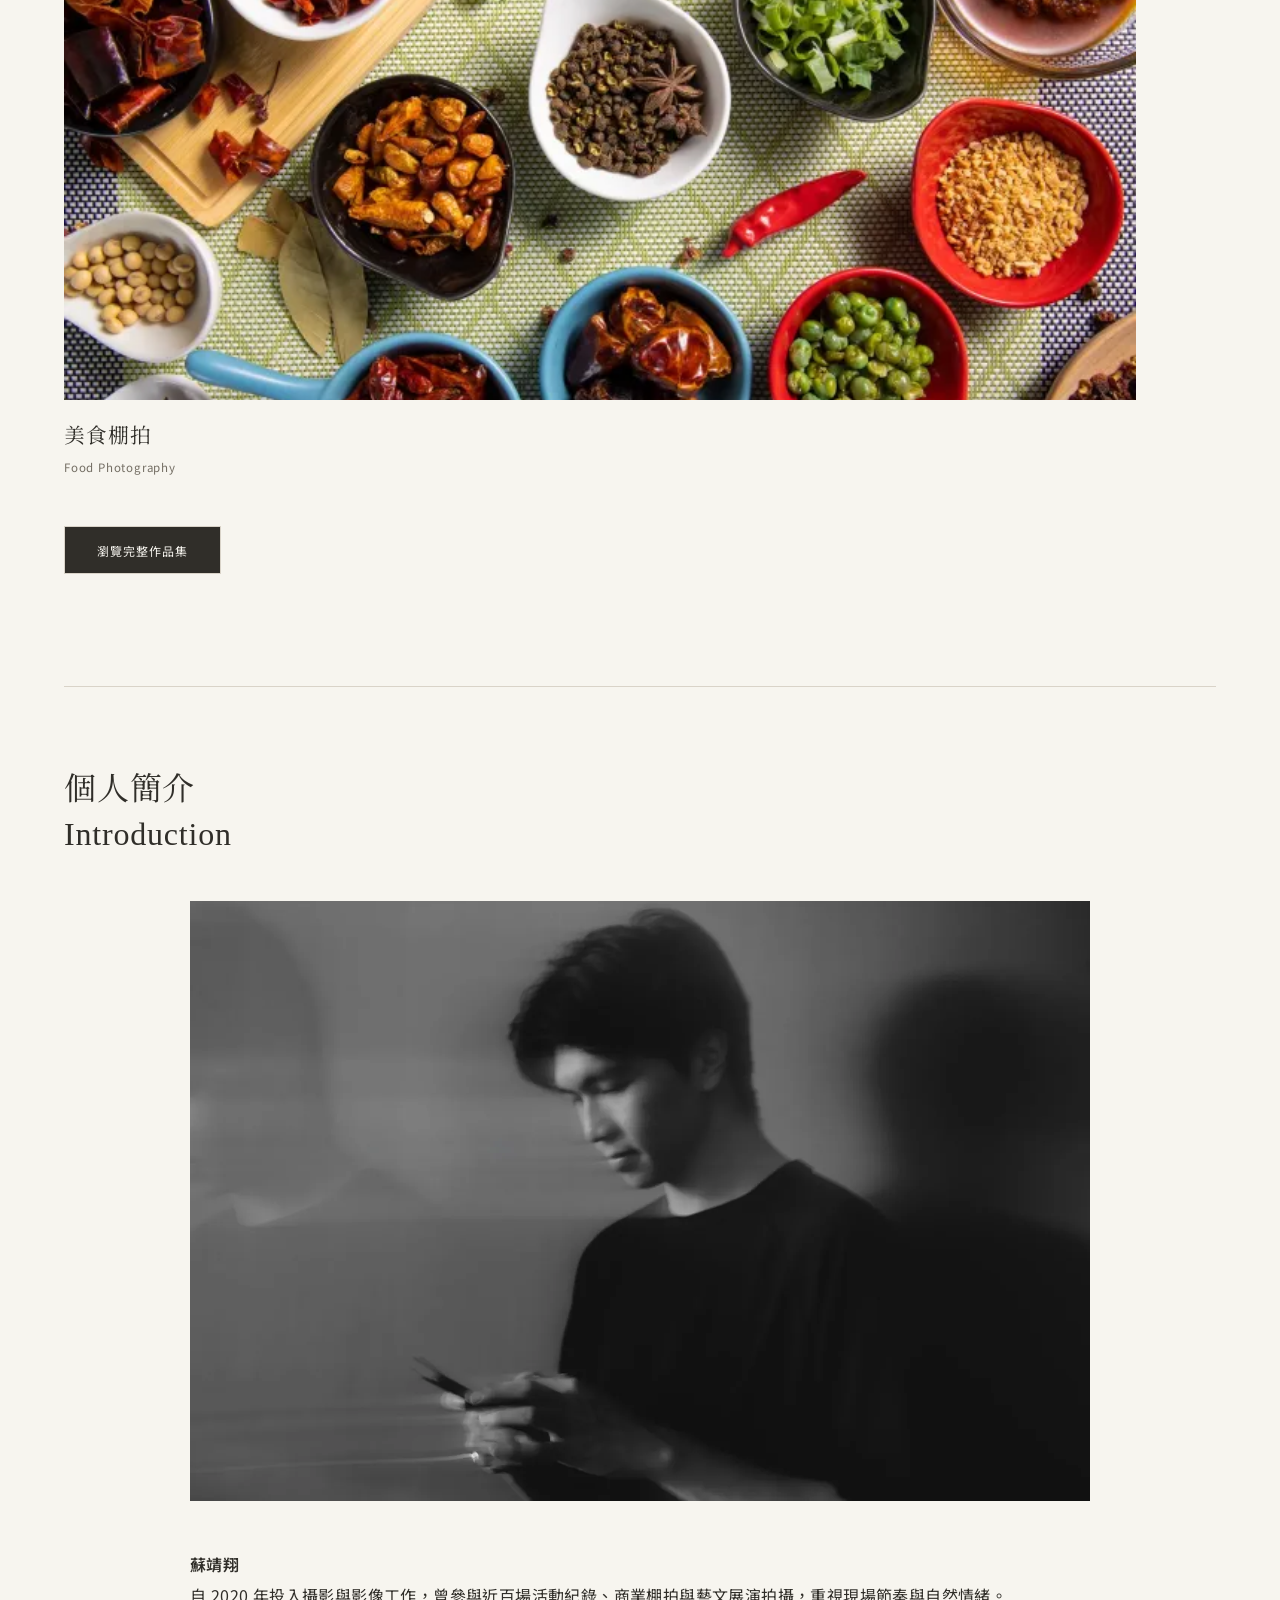
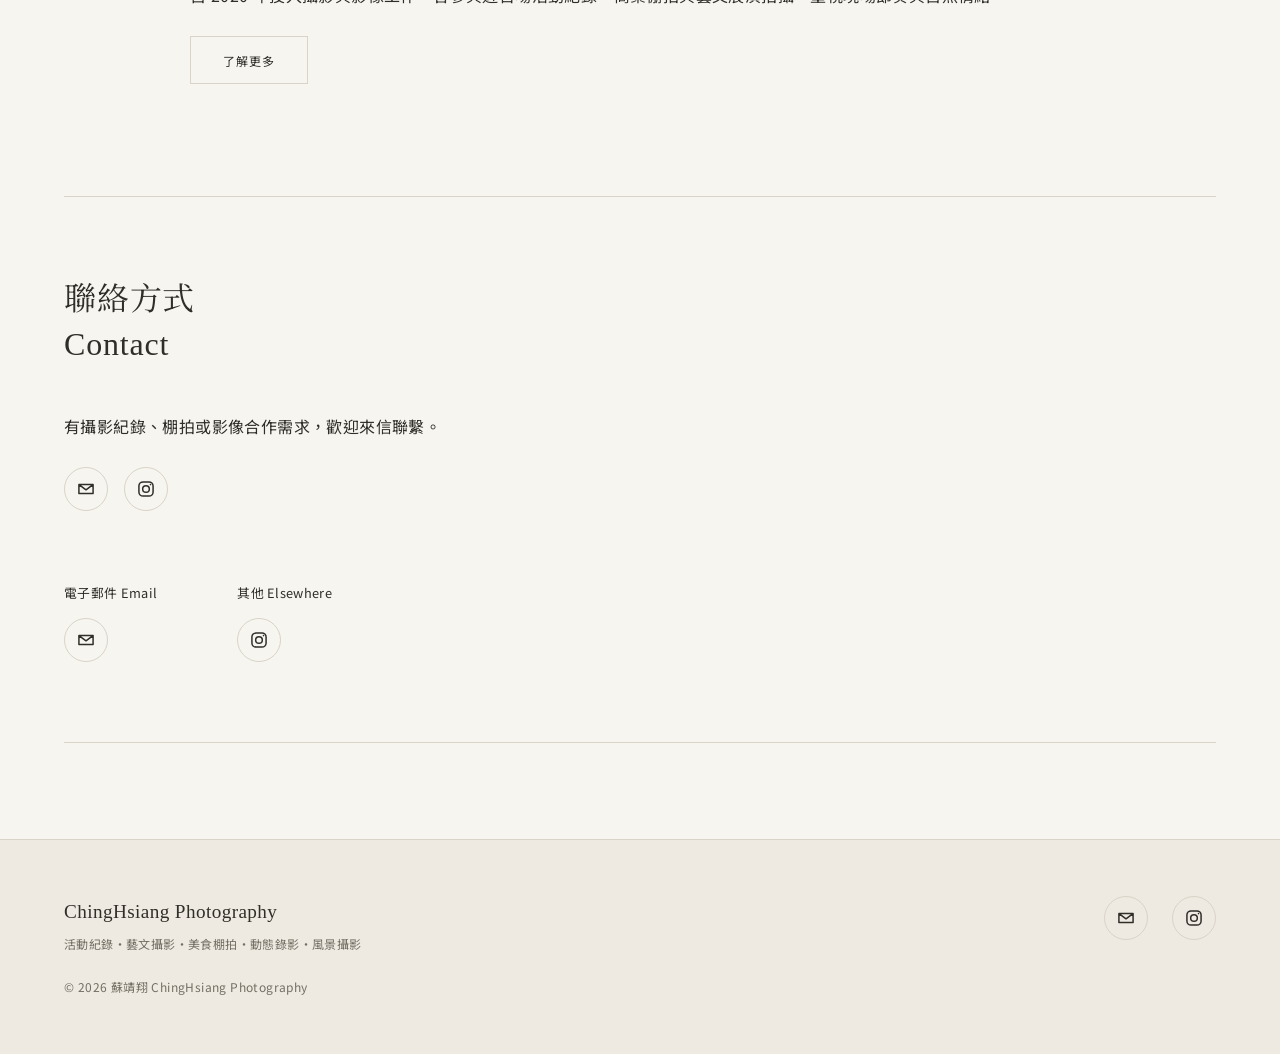
==== commit 47927e58: "更新 放大手機導覽點按範圍，修正窄螢幕截切。 改善深淺色模式下的燈箱按鈕。 修正燈箱快速重開、背景捲動與鍵盤焦點問題。 加入圖片載入失敗提示與重試。 輪播顯示可見照片範圍，支援鍵盤與減少動態效果設定。" ====
--- a/index.html
+++ b/index.html
@@ -25,7 +25,7 @@
         <link rel="preload" as="image" href="images/牛頭山-720.webp" type="image/webp" imagesrcset="images/牛頭山-720.webp 720w, images/牛頭山-1200.webp 1200w, images/牛頭山.webp 1600w" imagesizes="(max-width: 900px) 90vw, (max-width: 1466px) 53.51vw, calc(821.33px - 2.49vw)" fetchpriority="high" />
         <link rel="stylesheet" href="https://fonts.googleapis.com/css2?family=Noto+Sans+TC:wght@400;600&amp;family=Noto+Serif+TC:wght@400;600&amp;display=swap" />
         <link rel="stylesheet" href="assets/css/main.css?v=20260718-dark-details" />
-        <link rel="stylesheet" href="assets/css/editorial.css?v=20260913-ux" />
+        <link rel="stylesheet" href="assets/css/editorial.css?v=20261004-interactions" />
         <script type="application/ld+json">
             {
                 "@context": "https://schema.org",
@@ -161,6 +161,6 @@
         </footer>
 
         <script src="assets/js/jquery.min.js"></script>
-        <script src="assets/js/main.js?v=20261004-loading"></script>
+        <script src="assets/js/main.js?v=20261004-interactions"></script>
     </body>
 </html>
--- a/assets/css/editorial.css
+++ b/assets/css/editorial.css
@@ -17,8 +17,9 @@
   --wash: #2b2822;
   --accent: #cfb99b;
 }
-html { font-size: 16px; overflow-x: clip; scroll-padding-top: 100px; }
-html body { background: var(--paper); color: var(--ink); overflow-x: clip; }
+html { font-size: 16px; min-width: 0; overflow-x: clip; scroll-padding-top: 100px; }
+html.is-modal-open { overflow: hidden; }
+html body { background: var(--paper); color: var(--ink); min-width: 0; overflow-x: clip; }
 body, input, select, textarea { font-family: var(--sans); font-weight: 400; letter-spacing: .025em; line-height: 1.9; }
 html :is(a, strong, b, h1, h2, h3, h4, h5, h6),
 html[data-theme='dark'] :is(a, strong, b, h1, h2, h3, h4, h5, h6) { color: var(--ink); }
@@ -36,7 +37,7 @@
   background: #2b2822;
   border-bottom-color: #403b33;
 }
-.site-nav a { font: 400 .76rem/1.5 var(--sans); letter-spacing: .055em; text-transform: none; padding: .5rem 0; }
+.site-nav a { align-items: center; column-gap: .25rem; display: inline-flex; min-height: 44px; font: 400 .76rem/1.5 var(--sans); letter-spacing: .055em; text-transform: none; padding: .5rem 0; }
 .site-nav a:first-child { margin-right: auto; }
 html .site-nav a, html[data-theme='dark'] .site-nav a,
 html .site-nav .theme-toggle, html[data-theme='dark'] .site-nav .theme-toggle { color: var(--ink) !important; }
@@ -56,7 +57,7 @@
   border-radius: 999px;
   box-sizing: border-box;
   display: inline-flex;
-  height: 38px;
+  height: 44px;
   justify-content: flex-start;
   min-width: 78px;
   padding: 3px;
@@ -78,7 +79,7 @@
   line-height: 1;
   pointer-events: none;
   position: absolute;
-  top: 3px;
+  top: calc(50% - 15px);
   width: 30px;
   z-index: 2;
 }
@@ -320,9 +321,13 @@
     align-items: center;
     display: inline-flex;
     flex: 0 0 auto;
-    flex-direction: row;
-    font-size: clamp(.58rem, 2.7vw, .8rem);
-    gap: .15rem;
+    flex-direction: column;
+    font-size: .72rem;
+    gap: 0;
+    justify-content: center;
+    min-height: 44px;
+    min-width: 44px;
+    padding: .25rem 0;
     letter-spacing: .015em;
     line-height: 1.4;
     white-space: nowrap;
@@ -352,7 +357,8 @@
   }
   html .theme-toggle, html[data-theme='dark'] .theme-toggle {
     flex: 0 0 66px;
-    height: 34px;
+    height: 44px;
+    margin-top: 0;
     margin-left: auto;
     min-width: 66px;
     width: 66px;
@@ -360,7 +366,7 @@
   .theme-toggle:before, .theme-toggle:after {
     font-size: 18px;
     height: 24px;
-    top: 3px;
+    top: calc(50% - 12px);
     width: 24px;
   }
   .theme-toggle:after { background-size: 17px 17px; }
@@ -393,7 +399,46 @@
 #medium-posts.posts-ready > .post-card:only-child { grid-column: 1 / -1; max-width: 800px; }
 
 /* Lightbox controls. */
-html .gallery .modal .inner { touch-action: none; }
+html .gallery .modal .inner { touch-action: pan-y pinch-zoom; }
+html .gallery .modal .modal-close {
+  background: var(--wash);
+  border: 1px solid var(--rule);
+  color: var(--ink) !important;
+  font-size: 1.8rem;
+  height: 3rem;
+  line-height: 1;
+  right: max(1rem, env(safe-area-inset-right));
+  top: max(1rem, env(safe-area-inset-top));
+  width: 3rem;
+}
+html .gallery .modal .modal-close:before { content: '\00d7'; }
+html .gallery .modal button:focus-visible {
+  box-shadow: none;
+  outline: 2px solid var(--accent);
+  outline-offset: 3px;
+}
+html .gallery .modal .inner img {
+  max-height: calc(100vh - 11rem);
+  max-height: calc(100dvh - 11rem);
+  max-width: calc(100vw - 10rem);
+}
+html .gallery .modal.has-error:before { display: none; }
+html .gallery .modal.has-error .inner { visibility: hidden; }
+html .gallery .modal .modal-error {
+  background: var(--paper);
+  border: 1px solid var(--rule);
+  color: var(--ink);
+  left: 50%;
+  max-width: 26rem;
+  padding: 1.5rem;
+  position: absolute;
+  text-align: center;
+  top: 50%;
+  transform: translate(-50%, -50%);
+  width: calc(100% - 3rem);
+}
+html .gallery .modal .modal-error[hidden] { display: none; }
+html .gallery .modal .modal-error p { margin-bottom: 1rem; }
 html .gallery .modal .modal-navigation {
   align-items: center;
   background: rgba(247, 245, 239, .92);
@@ -450,3 +495,10 @@
   html .gallery .modal .modal-navigation.previous { left: max(1rem, env(safe-area-inset-left)); }
   html .gallery .modal .modal-navigation.next { right: max(1rem, env(safe-area-inset-right)); }
 }
+@media (max-width: 736px) {
+  html .gallery .modal .inner img {
+    max-height: calc(100vh - 11rem - env(safe-area-inset-top) - env(safe-area-inset-bottom));
+    max-height: calc(100dvh - 11rem - env(safe-area-inset-top) - env(safe-area-inset-bottom));
+    max-width: calc(100vw - 2rem);
+  }
+}
